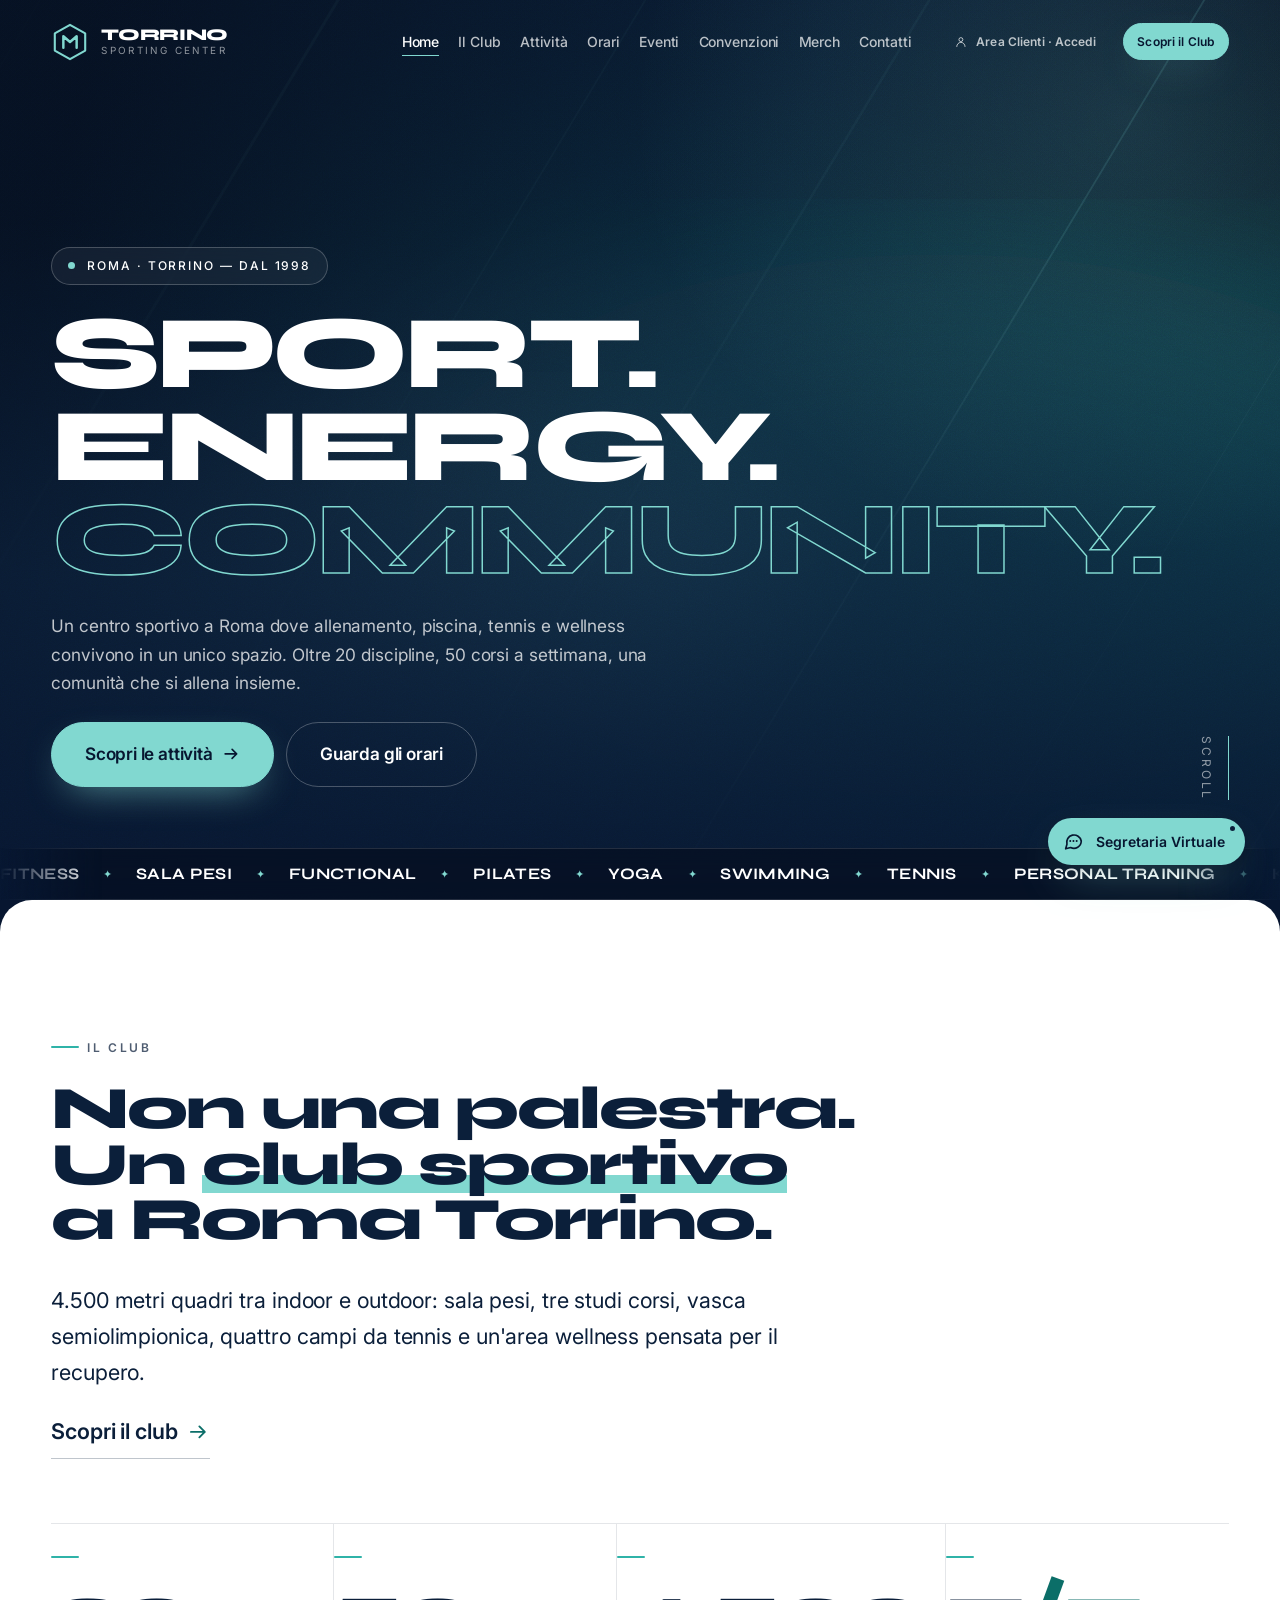
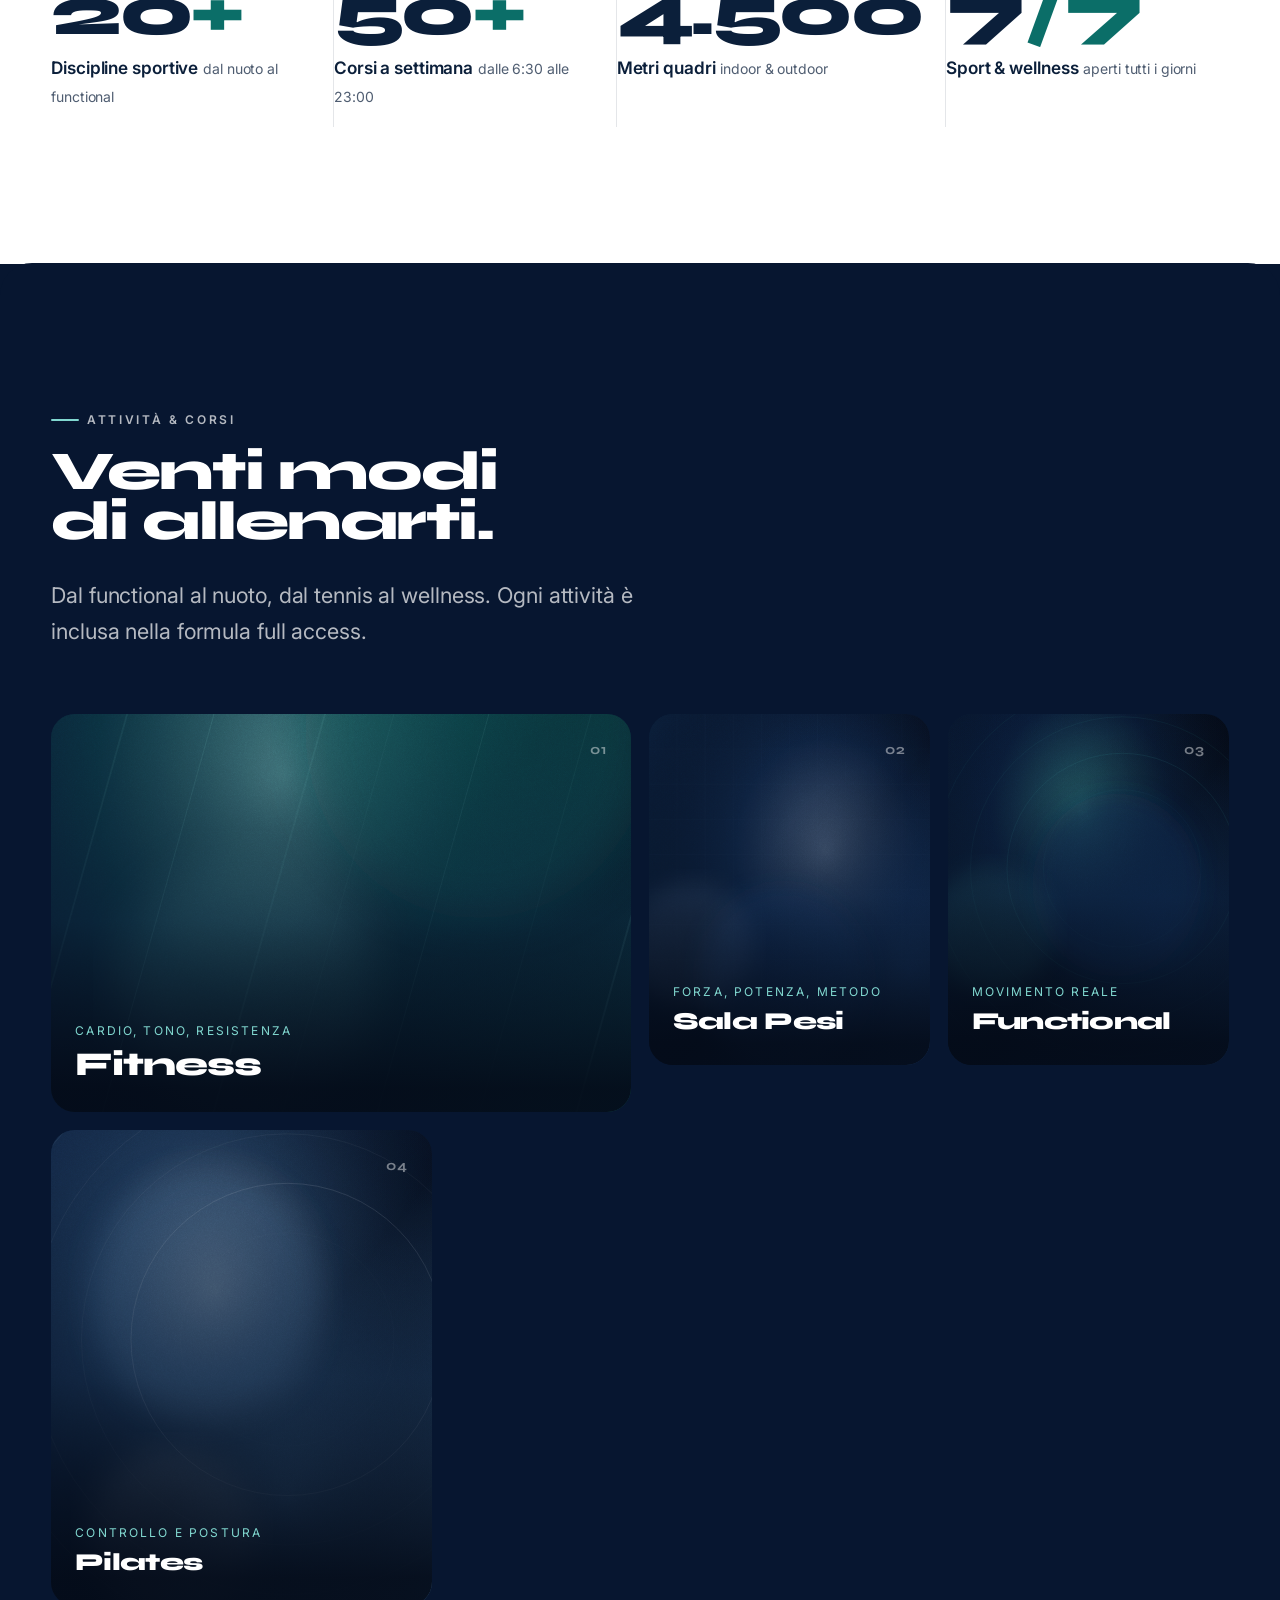
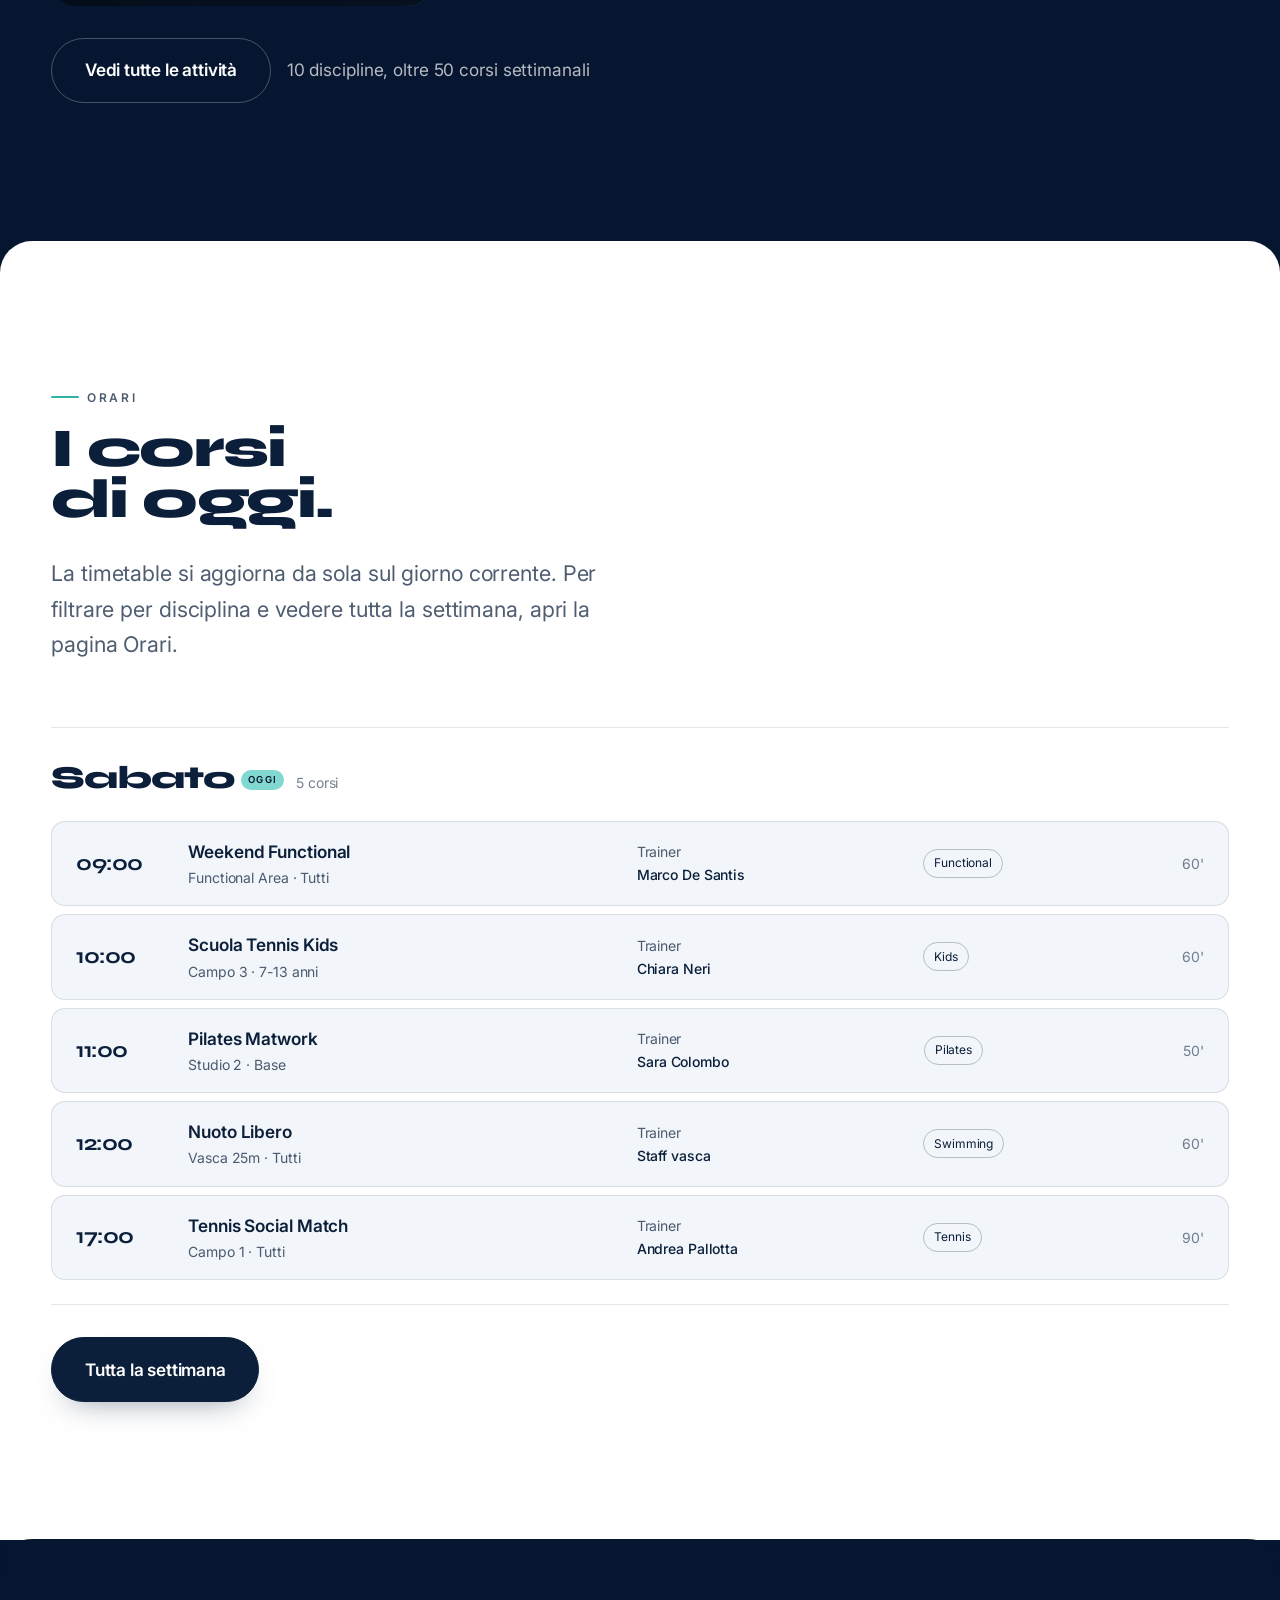
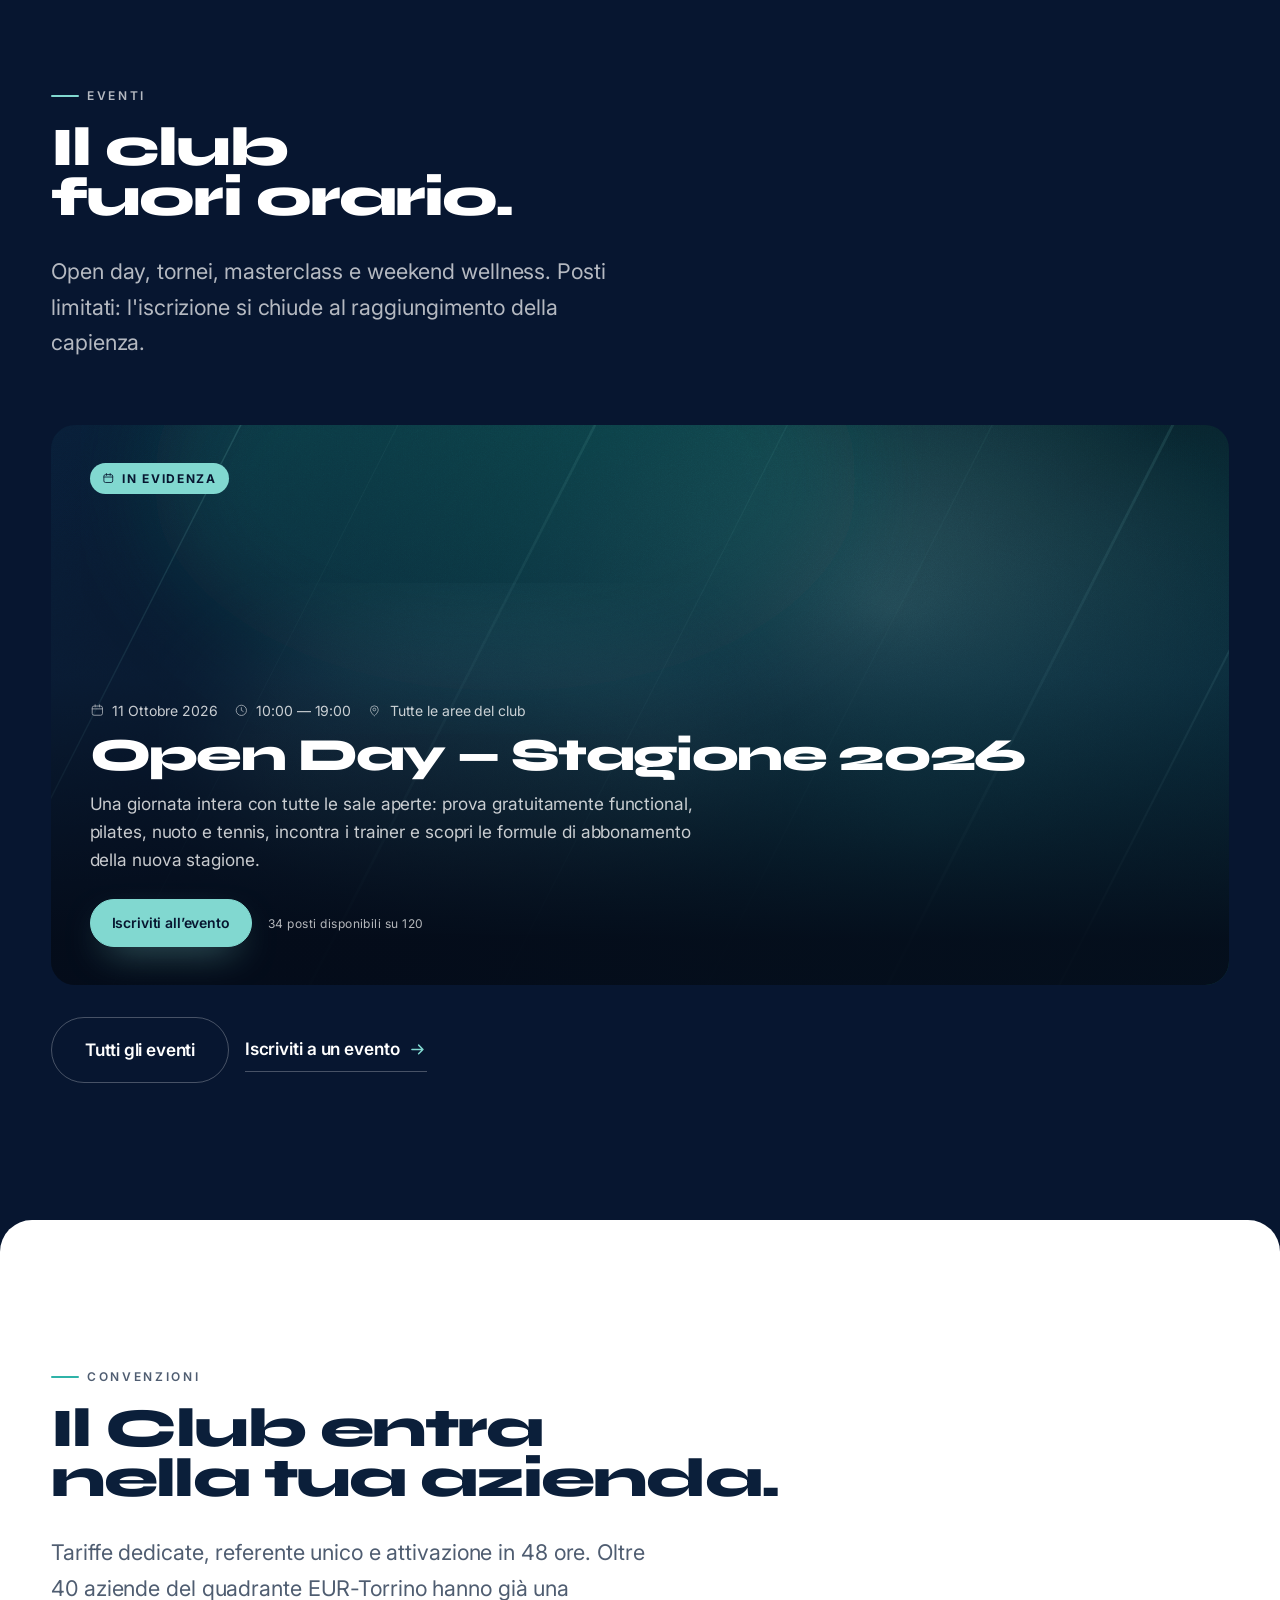
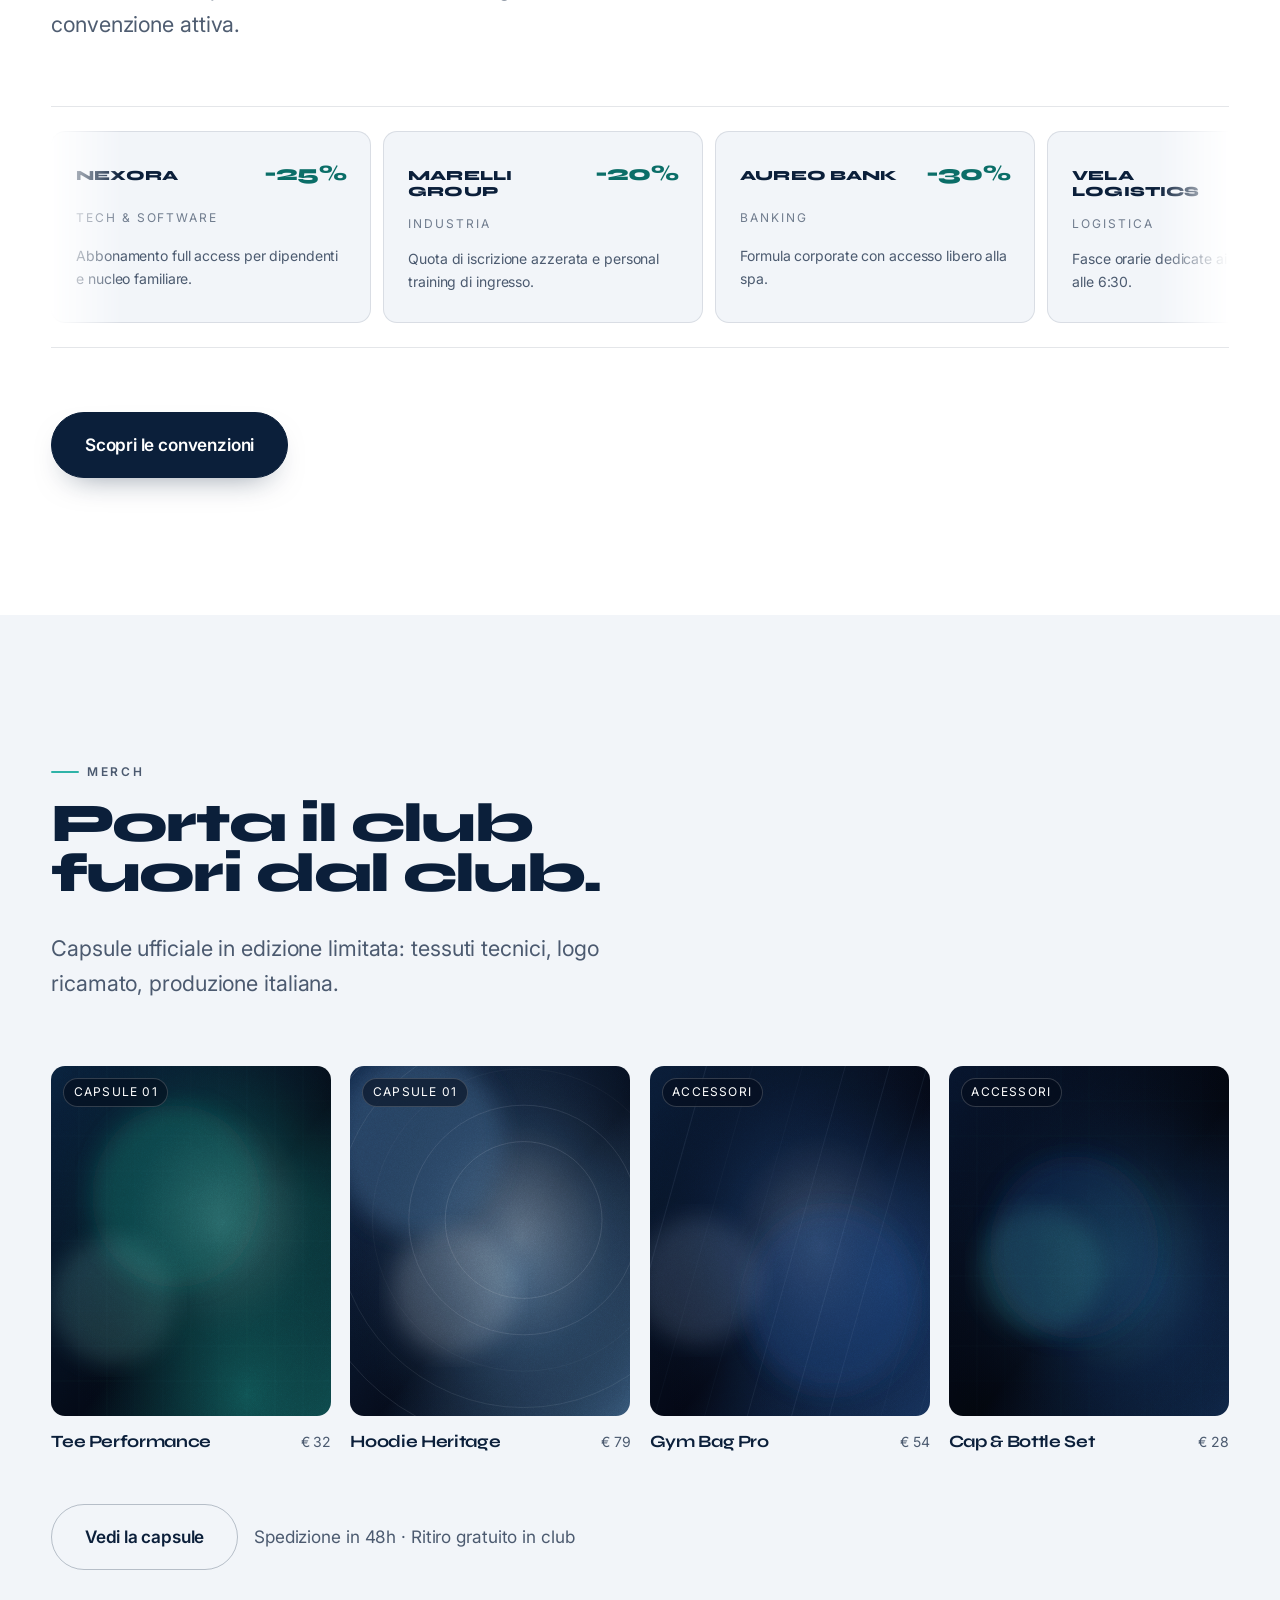
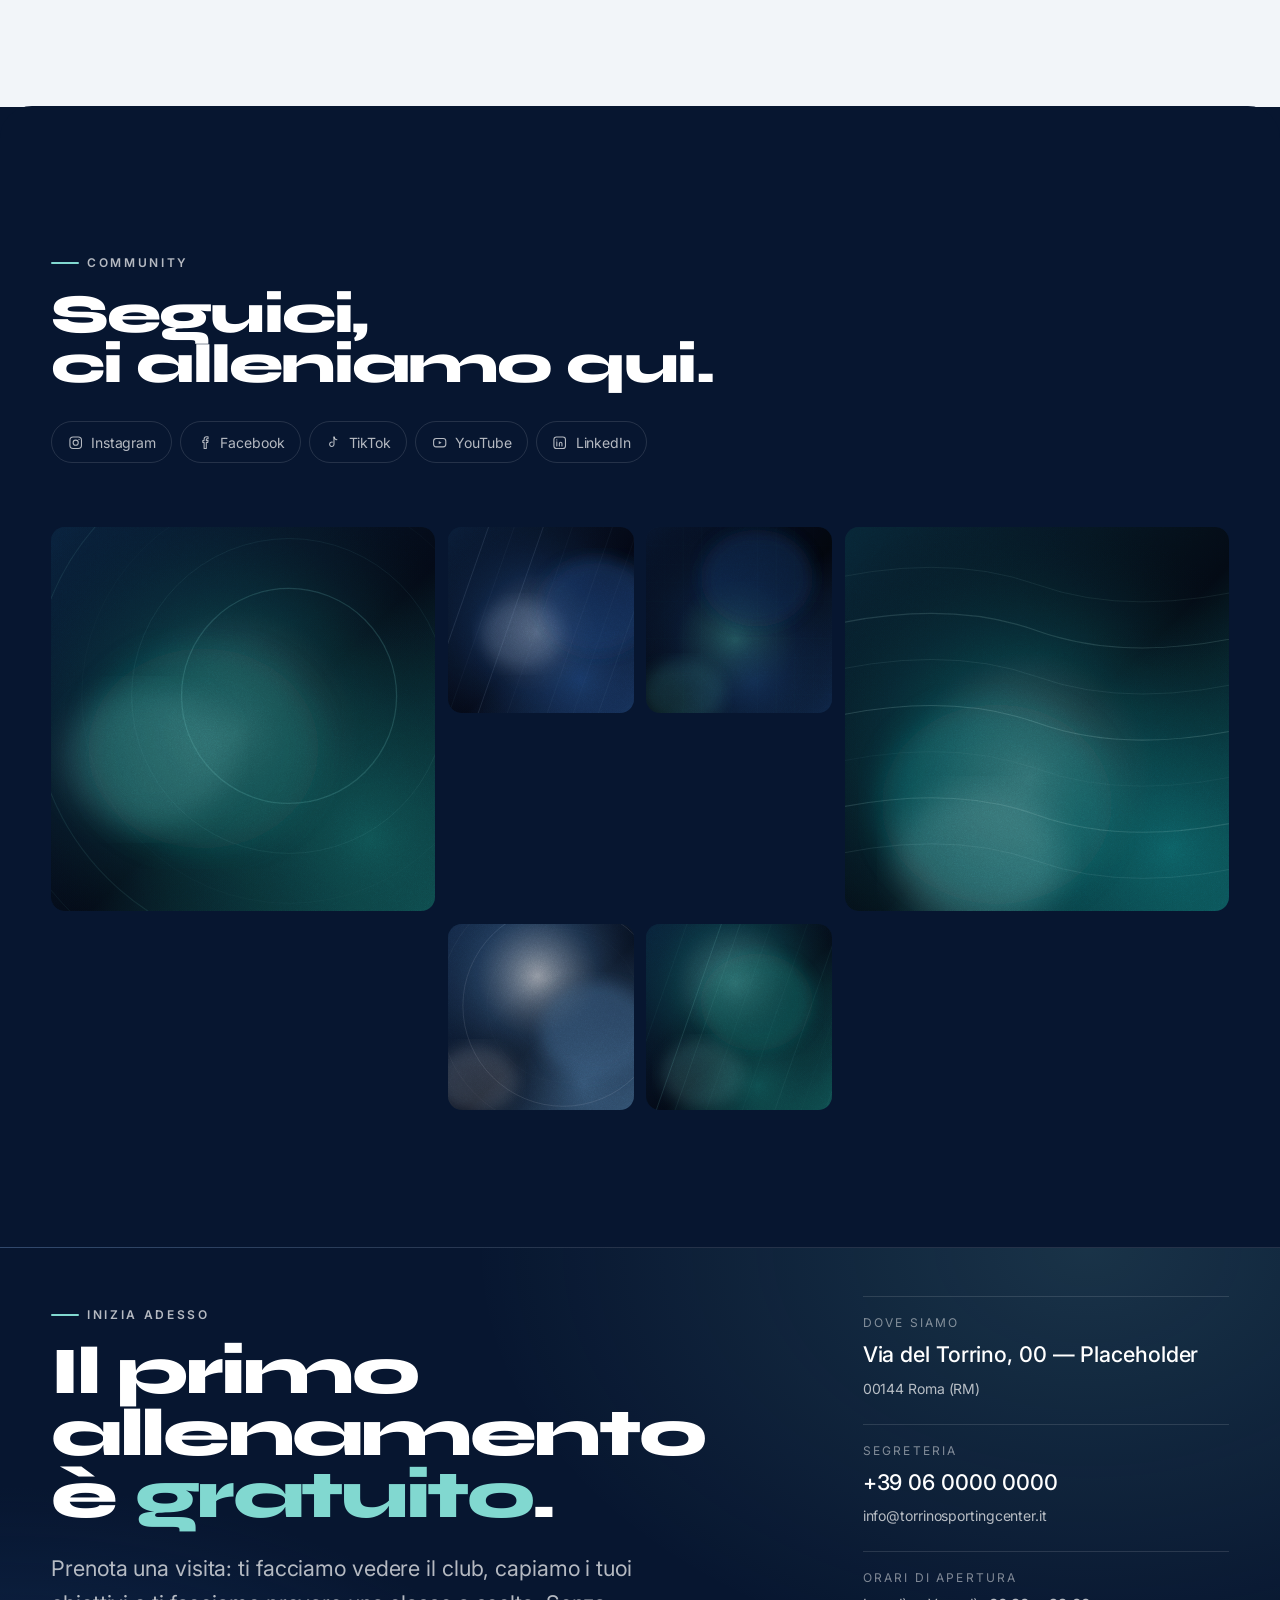
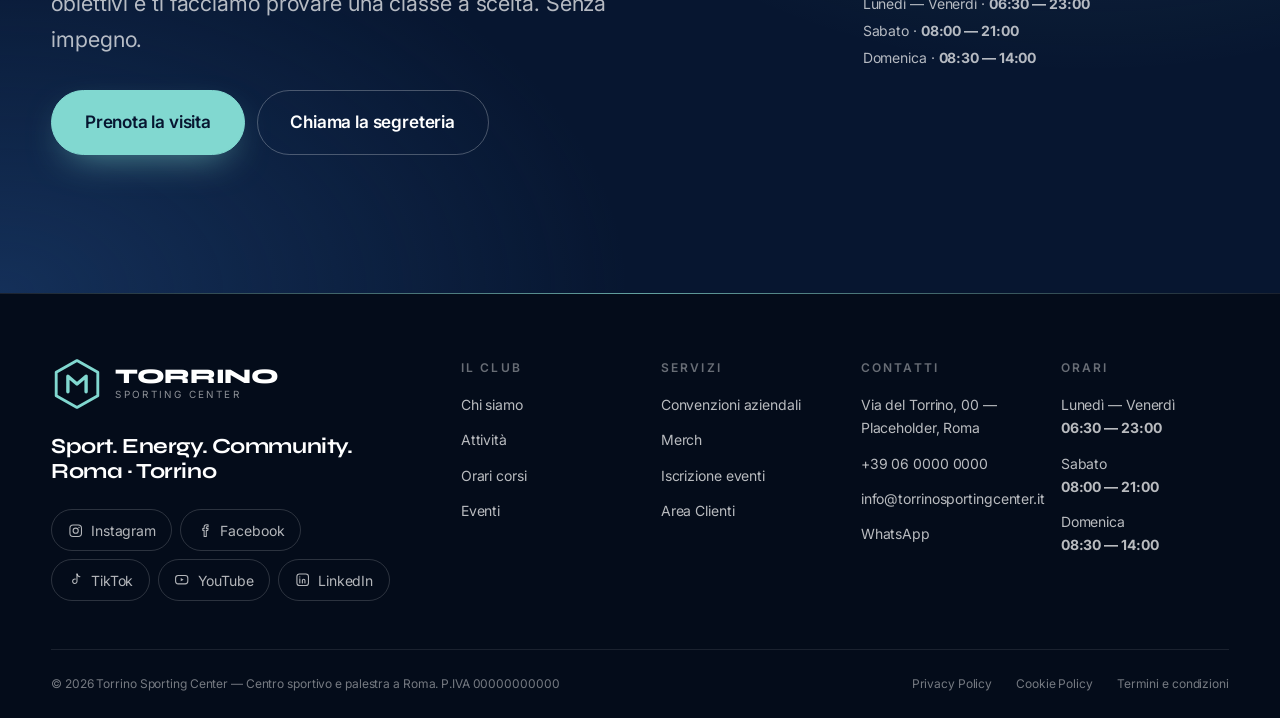
==== index.html @ 863be0e1 "Creazione Base Definito il template base del sito con la suddivisione in pagine e una prima idea gra" ====
<!DOCTYPE html>
<html lang="it">
<head>
<meta charset="utf-8">
<meta name="viewport" content="width=device-width, initial-scale=1">

<!-- ===========================================================================
     SEO — KEYWORD PLACEHOLDER (pagina: HOME)
     ---------------------------------------------------------------------------
     Il sito è multipagina: ogni pagina punta a UNA keyword primaria.
     Home → [centro sportivo Roma]. Le altre pagine hanno la propria, indicata
     nel commento in testa a ciascun file.

       [centro sportivo Roma]  [palestra Roma]  [palestra Torrino]

     Sostituire con le keyword concordate con il cliente. Niente keyword stuffing.
     ======================================================================== -->
<title>Torrino Sporting Center — Centro sportivo e palestra a Roma | Fitness, Piscina, Tennis</title>
<meta name="description" content="Centro sportivo premium a Roma Torrino: oltre 20 discipline, 50 corsi a settimana, piscina 25m, tennis, sala pesi e area wellness. Scopri orari, corsi ed eventi del club.">
<meta name="author" content="Torrino Sporting Center">
<meta name="robots" content="index, follow">
<meta name="theme-color" content="#071428">
<link rel="canonical" href="https://www.torrinosportingcenter.it/">

<meta property="og:type" content="website">
<meta property="og:locale" content="it_IT">
<meta property="og:site_name" content="Torrino Sporting Center">
<meta property="og:title" content="Torrino Sporting Center — Centro sportivo premium a Roma">
<meta property="og:description" content="Sport, energia e community. 20+ discipline, piscina, tennis e wellness nel cuore del Torrino, Roma.">
<meta property="og:url" content="https://www.torrinosportingcenter.it/">
<meta property="og:image" content="https://www.torrinosportingcenter.it/assets/images/hero-club.svg">
<meta name="twitter:card" content="summary_large_image">
<meta name="twitter:title" content="Torrino Sporting Center — Centro sportivo premium a Roma">
<meta name="twitter:description" content="Sport, energia e community. 20+ discipline, piscina, tennis e wellness a Roma Torrino.">
<meta name="twitter:image" content="https://www.torrinosportingcenter.it/assets/images/hero-club.svg">

<link rel="icon" href="assets/icons/logoTorrino.svg" type="image/svg+xml">
<link rel="apple-touch-icon" href="assets/icons/logoTorrino.svg">

<link rel="preconnect" href="https://fonts.googleapis.com">
<link rel="preconnect" href="https://fonts.gstatic.com" crossorigin>
<link rel="stylesheet" href="https://fonts.googleapis.com/css2?family=Syne:wght@600;700;800&family=Inter:wght@300;400;500;600&display=swap">

<link rel="stylesheet" href="css/style.css">
</head>

<body>
<a class="skip-link" href="#main">Salta al contenuto principale</a>

<!-- Header, footer, chatbot e modale Area Clienti sono generati da js/layout.js -->
<div data-layout="header"></div>

<main id="main">

  <!-- =======================================================================
       HERO
       ==================================================================== -->
  <section class="hero" id="top">
    <div class="hero__media" data-parallax="0.18">
      <img src="assets/images/hero-club.svg" alt="Atleti in allenamento nelle aree indoor del Torrino Sporting Center a Roma" width="2400" height="1400" fetchpriority="high">
      <div class="hero__scrim" aria-hidden="true"></div>
      <div class="hero__grain" aria-hidden="true"></div>
    </div>

    <div class="shell hero__inner">
      <p class="hero__eyebrow reveal"><span class="pulse" aria-hidden="true"></span> Roma · Torrino — dal 1998</p>

      <h1 class="hero__title">
        <span class="line"><span class="line__in">Sport.</span></span>
        <span class="line"><span class="line__in">Energy.</span></span>
        <span class="line"><span class="line__in line__in--accent">Community.</span></span>
      </h1>

      <p class="hero__lead reveal" data-delay="380">
        Un centro sportivo a Roma dove allenamento, piscina, tennis e wellness convivono
        in un unico spazio. Oltre 20 discipline, 50 corsi a settimana, una comunità che si allena insieme.
      </p>

      <div class="hero__actions reveal" data-delay="480">
        <a class="btn btn--primary btn--lg" href="attivita.html">
          Scopri le attività
          <span class="btn__icon" aria-hidden="true"><svg viewBox="0 0 24 24" fill="none"><path d="M5 12h14m0 0-5.5-5.5M19 12l-5.5 5.5" stroke="currentColor" stroke-width="1.9" stroke-linecap="round" stroke-linejoin="round"/></svg></span>
        </a>
        <a class="btn btn--outline btn--lg" href="orari.html">Guarda gli orari</a>
      </div>

      <dl class="hero__facts reveal" data-delay="600">
        <div><dt>Apertura</dt><dd>06:30 — 23:00</dd></div>
        <div><dt>Superficie</dt><dd>4.500 m²</dd></div>
        <div><dt>Discipline</dt><dd>20+</dd></div>
      </dl>
    </div>

    <a class="hero__scroll" href="#club" aria-label="Scorri alla sezione Il Club">
      <span class="hero__scroll-line" aria-hidden="true"></span>
      Scroll
    </a>

    <div class="ticker" aria-hidden="true">
      <div class="ticker__track">
        <span>Fitness</span><i>✦</i><span>Sala Pesi</span><i>✦</i><span>Functional</span><i>✦</i><span>Pilates</span><i>✦</i><span>Yoga</span><i>✦</i><span>Swimming</span><i>✦</i><span>Tennis</span><i>✦</i><span>Personal Training</span><i>✦</i><span>Kids</span><i>✦</i><span>Wellness</span><i>✦</i>
        <span>Fitness</span><i>✦</i><span>Sala Pesi</span><i>✦</i><span>Functional</span><i>✦</i><span>Pilates</span><i>✦</i><span>Yoga</span><i>✦</i><span>Swimming</span><i>✦</i><span>Tennis</span><i>✦</i><span>Personal Training</span><i>✦</i><span>Kids</span><i>✦</i><span>Wellness</span><i>✦</i>
      </div>
    </div>
  </section>

  <!-- =======================================================================
       IL CLUB — teaser, approfondimento su il-club.html
       ==================================================================== -->
  <section class="club section section--light" id="club">
    <div class="shell">
      <div class="club__head">
        <p class="eyebrow reveal">Il Club</p>
        <h2 class="display club__title reveal" data-delay="60">
          Non una palestra.<br>
          Un <span class="u-mark">club sportivo</span><br>
          a Roma Torrino.
        </h2>
        <div class="club__intro reveal" data-delay="140">
          <p>
            4.500 metri quadri tra indoor e outdoor: sala pesi, tre studi corsi, vasca semiolimpionica,
            quattro campi da tennis e un'area wellness pensata per il recupero.
          </p>
          <a class="link-arrow" href="il-club.html">Scopri il club
            <svg viewBox="0 0 24 24" fill="none" aria-hidden="true"><path d="M5 12h14m0 0-5.5-5.5M19 12l-5.5 5.5" stroke="currentColor" stroke-width="1.9" stroke-linecap="round" stroke-linejoin="round"/></svg>
          </a>
        </div>
      </div>

      <ul class="stats" id="stats" aria-label="I numeri del club"></ul>
    </div>
  </section>

  <!-- =======================================================================
       ATTIVITÀ — teaser di 6 discipline, elenco completo su attivita.html
       ==================================================================== -->
  <section class="activities section" id="attivita">
    <div class="shell">
      <div class="section__head">
        <div>
          <p class="eyebrow reveal">Attività &amp; Corsi</p>
          <h2 class="display reveal" data-delay="60">Venti modi<br>di allenarti.</h2>
        </div>
        <p class="section__note reveal" data-delay="120">
          Dal functional al nuoto, dal tennis al wellness. Ogni attività è inclusa
          nella formula full access.
        </p>
      </div>

      <!-- data-limit: in home mostriamo solo le prime 4 schede -->
      <div class="activity-grid" id="activity-grid" data-limit="4"></div>

      <div class="section__cta reveal">
        <a class="btn btn--outline btn--lg" href="attivita.html">Vedi tutte le attività</a>
        <span class="u-muted">10 discipline, oltre 50 corsi settimanali</span>
      </div>
    </div>
  </section>

  <!-- =======================================================================
       ORARI — solo la giornata di oggi, settimana completa su orari.html
       ==================================================================== -->
  <section class="schedule section section--light" id="orari">
    <div class="shell">
      <div class="section__head">
        <div>
          <p class="eyebrow reveal">Orari</p>
          <h2 class="display reveal" data-delay="60">I corsi<br>di oggi.</h2>
        </div>
        <p class="section__note reveal" data-delay="120">
          La timetable si aggiorna da sola sul giorno corrente. Per filtrare per
          disciplina e vedere tutta la settimana, apri la pagina Orari.
        </p>
      </div>

      <!-- Senza barre di filtro il modulo rende la sola giornata di oggi -->
      <div class="schedule__board" id="schedule-board" aria-live="polite"></div>

      <div class="section__cta reveal">
        <a class="btn btn--primary btn--lg" href="orari.html">Tutta la settimana</a>
      </div>
    </div>
  </section>

  <!-- =======================================================================
       EVENTI — solo l'evento in evidenza
       ==================================================================== -->
  <section class="events section" id="eventi">
    <div class="shell">
      <div class="section__head">
        <div>
          <p class="eyebrow reveal">Eventi</p>
          <h2 class="display reveal" data-delay="60">Il club<br>fuori orario.</h2>
        </div>
        <p class="section__note reveal" data-delay="120">
          Open day, tornei, masterclass e weekend wellness. Posti limitati:
          l'iscrizione si chiude al raggiungimento della capienza.
        </p>
      </div>

      <article class="event-featured reveal" id="event-featured"></article>

      <div class="section__cta reveal">
        <a class="btn btn--outline btn--lg" href="eventi.html">Tutti gli eventi</a>
        <a class="link-arrow" href="eventi.html#iscrizione">Iscriviti a un evento
          <svg viewBox="0 0 24 24" fill="none" aria-hidden="true"><path d="M5 12h14m0 0-5.5-5.5M19 12l-5.5 5.5" stroke="currentColor" stroke-width="1.9" stroke-linecap="round" stroke-linejoin="round"/></svg>
        </a>
      </div>
    </div>
  </section>

  <!-- =======================================================================
       CONVENZIONI — striscia partner, dettaglio su convenzioni.html
       ==================================================================== -->
  <section class="corporate section section--light" id="convenzioni">
    <div class="shell">
      <div class="section__head">
        <div>
          <p class="eyebrow reveal">Convenzioni</p>
          <h2 class="display reveal" data-delay="60">Il Club entra<br>nella tua azienda.</h2>
        </div>
        <p class="section__note reveal" data-delay="120">
          Tariffe dedicate, referente unico e attivazione in 48 ore. Oltre 40 aziende
          del quadrante EUR-Torrino hanno già una convenzione attiva.
        </p>
      </div>

      <div class="partners reveal" aria-label="Aziende convenzionate">
        <div class="partners__viewport" id="partners-viewport">
          <ul class="partners__track" id="partners-track"></ul>
        </div>
      </div>

      <div class="section__cta reveal">
        <a class="btn btn--primary btn--lg" href="convenzioni.html">Scopri le convenzioni</a>
      </div>
    </div>
  </section>

  <!-- =======================================================================
       MERCH
       ==================================================================== -->
  <section class="merch section section--light section--mist" id="merch">
    <div class="shell">
      <div class="section__head">
        <div>
          <p class="eyebrow reveal">Merch</p>
          <h2 class="display reveal" data-delay="60">Porta il club<br>fuori dal club.</h2>
        </div>
        <p class="section__note reveal" data-delay="120">
          Capsule ufficiale in edizione limitata: tessuti tecnici, logo ricamato,
          produzione italiana.
        </p>
      </div>

      <div class="merch__grid" id="merch-grid"></div>

      <div class="section__cta reveal">
        <a class="btn btn--outline btn--lg" href="merch.html">Vedi la capsule</a>
        <span class="u-muted">Spedizione in 48h · Ritiro gratuito in club</span>
      </div>
    </div>
  </section>

  <!-- =======================================================================
       SOCIAL
       ==================================================================== -->
  <section class="social section" id="social">
    <div class="shell">
      <div class="section__head">
        <div>
          <p class="eyebrow reveal">Community</p>
          <h2 class="display reveal" data-delay="60">Seguici,<br>ci alleniamo qui.</h2>
        </div>
        <ul class="social__links reveal" id="social-links" data-delay="120"></ul>
      </div>

      <div class="feed" id="feed"></div>
    </div>
  </section>

  <!-- CTA finale + contatti (generata da js/layout.js) -->
  <div data-layout="cta"></div>
</main>

<div data-layout="footer"></div>

<!-- =========================================================================
     SCHEMA.ORG — entità principale del sito (solo in home)
     Aggiornare i valori insieme a quelli in js/data.js (devono coincidere).
     ====================================================================== -->
<script type="application/ld+json">
{
  "@context": "https://schema.org",
  "@graph": [
    {
      "@type": ["SportsActivityLocation", "HealthClub", "Organization"],
      "@id": "https://www.torrinosportingcenter.it/#club",
      "name": "Torrino Sporting Center",
      "description": "Centro sportivo premium a Roma Torrino: fitness, sala pesi, functional, pilates, yoga, piscina 25m, tennis, kids e area wellness.",
      "url": "https://www.torrinosportingcenter.it/",
      "logo": "https://www.torrinosportingcenter.it/assets/icons/logoTorrino.svg",
      "image": "https://www.torrinosportingcenter.it/assets/images/hero-club.svg",
      "telephone": "+39 06 0000 0000",
      "email": "info@torrinosportingcenter.it",
      "priceRange": "€€",
      "address": {
        "@type": "PostalAddress",
        "streetAddress": "Via del Torrino, 00",
        "addressLocality": "Roma",
        "postalCode": "00144",
        "addressRegion": "RM",
        "addressCountry": "IT"
      },
      "geo": { "@type": "GeoCoordinates", "latitude": "41.7900", "longitude": "12.4600" },
      "areaServed": ["Roma", "Torrino", "EUR", "Mostacciano"],
      "sameAs": [
        "https://instagram.com/",
        "https://facebook.com/",
        "https://tiktok.com/",
        "https://youtube.com/"
      ],
      "openingHoursSpecification": [
        { "@type": "OpeningHoursSpecification", "dayOfWeek": ["Monday","Tuesday","Wednesday","Thursday","Friday"], "opens": "06:30", "closes": "23:00" },
        { "@type": "OpeningHoursSpecification", "dayOfWeek": "Saturday", "opens": "08:00", "closes": "21:00" },
        { "@type": "OpeningHoursSpecification", "dayOfWeek": "Sunday", "opens": "08:30", "closes": "14:00" }
      ],
      "amenityFeature": [
        { "@type": "LocationFeatureSpecification", "name": "Piscina semiolimpionica 25m", "value": true },
        { "@type": "LocationFeatureSpecification", "name": "Campi da tennis", "value": true },
        { "@type": "LocationFeatureSpecification", "name": "Sala pesi", "value": true },
        { "@type": "LocationFeatureSpecification", "name": "Area wellness e spa", "value": true },
        { "@type": "LocationFeatureSpecification", "name": "Parcheggio gratuito", "value": true }
      ]
    },
    {
      "@type": "WebSite",
      "@id": "https://www.torrinosportingcenter.it/#website",
      "url": "https://www.torrinosportingcenter.it/",
      "name": "Torrino Sporting Center",
      "inLanguage": "it-IT",
      "publisher": { "@id": "https://www.torrinosportingcenter.it/#club" }
    },
    {
      "@type": "FAQPage",
      "@id": "https://www.torrinosportingcenter.it/#faq",
      "mainEntity": [
        {
          "@type": "Question",
          "name": "Quali sono gli orari del centro sportivo?",
          "acceptedAnswer": { "@type": "Answer", "text": "Il club è aperto dal lunedì al venerdì dalle 06:30 alle 23:00, il sabato dalle 08:00 alle 21:00 e la domenica dalle 08:30 alle 14:00." }
        },
        {
          "@type": "Question",
          "name": "Quali attività sono disponibili?",
          "acceptedAnswer": { "@type": "Answer", "text": "Oltre 20 discipline: fitness, sala pesi, functional, pilates, yoga, nuoto, tennis, personal training, corsi kids e area wellness." }
        },
        {
          "@type": "Question",
          "name": "Come posso iscrivermi al club?",
          "acceptedAnswer": { "@type": "Answer", "text": "Prenota una visita gratuita dalla pagina Contatti e completa l'iscrizione in segreteria con documento e certificato medico sportivo." }
        },
        {
          "@type": "Question",
          "name": "Il centro sportivo ha un parcheggio?",
          "acceptedAnswer": { "@type": "Answer", "text": "Sì, il club dispone di parcheggio interno gratuito riservato ai soci e di un'area coperta per le due ruote." }
        },
        {
          "@type": "Question",
          "name": "Esistono convenzioni per le aziende?",
          "acceptedAnswer": { "@type": "Answer", "text": "Sì, il club offre convenzioni corporate con sconti dal 15% al 30%, referente dedicato e attivazione in 48 ore." }
        }
      ]
    }
  ]
}
</script>

<script src="js/data.js"></script>
<script src="js/layout.js"></script>
<script src="js/script.js"></script>
</body>
</html>
---- css/style.css ----
/* =============================================================================
   TORRINO SPORTING CENTER — STYLESHEET
   -----------------------------------------------------------------------------
   Indice
     01. Design tokens
     02. Reset & base
     03. Tipografia & utility
     04. Layout (shell, section)
     05. Bottoni & link
     06. Header / navigazione
     07. Hero & ticker
     08. Il Club & statistiche
     09. Attività & filtri
     10. Orari / timetable
     11. Eventi & form
     12. Convenzioni & carousel partner
     13. Merch
     14. Social & feed
     15. CTA finale
     16. Footer
     17. Chatbot
     18. Modale Area Clienti
     19. Animazioni reveal
     20. Responsive
     21. Accessibilità / reduced motion / print

   SISTEMA DI SUPERFICI
     Ogni sezione dichiara le proprie variabili di superficie (--bg, --fg,
     --fg-soft, --line, --card). I componenti usano SOLO queste variabili:
     aggiungendo `.section--light` una sezione si inverte completamente senza
     riscrivere un singolo componente.
   ========================================================================== */

/* -----------------------------------------------------------------------------
   01. DESIGN TOKENS
   -------------------------------------------------------------------------- */
:root {
  /* ---------------------------------------------------------------------------
     COLORI SOCIALI — gli unici tre valori da toccare per ricalibrare il brand.
     Tutte le altre tinte sono derivate da questi e ne restano riconoscibili.
  --------------------------------------------------------------------------- */
  --color-tiffany: #81D8D0;
  --color-navy: #0B1F3A;
  --color-white: #FFFFFF;

  /* Canali RGB per le trasparenze: rgb(var(--navy-rgb) / 0.4) */
  --tiffany-rgb: 129 216 208;
  --navy-rgb: 11 31 58;
  --deep-rgb: 4 12 26;
  --white-rgb: 255 255 255;

  /* Scala Navy — colore istituzionale: profondità e superfici immersive */
  --navy-950: #040C1A;              /* notte: footer, overlay, fondo hero */
  --navy-900: #071630;              /* superficie scura principale */
  --navy-800: var(--color-navy);    /* navy sociale: testo su chiaro, blocchi */
  --navy-700: #13305A;
  --navy-600: #1D4174;              /* navy del logo, per profondità nei gradienti */
  --navy-300: #8C9DB8;
  --navy-100: #DCE3EE;
  --navy-50: #F2F5F9;               /* "mist": bianco freddo delle sezioni alternate */

  /* Scala Tiffany — accent: CTA, hover, indicatori, dettagli dinamici */
  --tiffany-100: #E3F6F4;
  --tiffany-200: #B9E9E4;
  --tiffany-300: var(--color-tiffany); /* Tiffany sociale: su fondi navy */
  --tiffany-500: #2FB3A8;           /* solo decorativo su chiaro (linee, punti) */
  --tiffany-700: #0B6E68;           /* testo accent su bianco (contrasto AA 6:1) */

  /* Colore funzionale, solo per gli errori dei form */
  --danger: #FF8A80;

  /* Superficie di default: navy immersivo */
  --bg: var(--navy-900);
  --bg-alt: var(--navy-800);
  --fg: var(--color-white);
  --fg-soft: rgb(var(--white-rgb) / 0.7);
  --fg-faint: rgb(var(--white-rgb) / 0.48);
  --line: rgb(var(--white-rgb) / 0.12);
  --line-strong: rgb(var(--white-rgb) / 0.26);
  --card: rgb(var(--white-rgb) / 0.04);
  --card-hover: rgb(var(--white-rgb) / 0.075);
  /* Stato "selezionato" (filtri): bianco su navy, il Tiffany resta alle CTA */
  --accent: var(--color-white);
  --accent-fg: var(--navy-900);
  /* Accent Tiffany declinato per la superficie */
  --accent-text: var(--tiffany-300);   /* testo e icone accent leggibili */
  --accent-line: var(--tiffany-300);   /* linee, punti, indicatori */
  --accent-tint: rgb(var(--tiffany-rgb) / 0.14);
  /* CTA primaria */
  --cta-bg: var(--tiffany-300);
  --cta-fg: var(--navy-900);
  --cta-bg-hover: var(--color-white);
  --cta-fg-hover: var(--navy-900);
  --cta-shadow: 0 14px 38px -16px rgb(var(--tiffany-rgb) / 0.7);
  --cta-icon: currentColor;
  /* Punto accent dentro un elemento già pieno di --accent (filtro attivo) */
  --accent-on-accent: var(--tiffany-700);

  /* Tipografia */
  --font-display: 'Syne', 'Archivo', 'Helvetica Neue', Arial, sans-serif;
  --font-body: 'Inter', -apple-system, BlinkMacSystemFont, 'Segoe UI', Roboto, Arial, sans-serif;

  /* Scala tipografica fluida */
  --t-xs: 0.75rem;
  --t-sm: 0.875rem;
  --t-base: clamp(0.975rem, 0.94rem + 0.18vw, 1.075rem);
  --t-lg: clamp(1.1rem, 1rem + 0.45vw, 1.35rem);
  --t-xl: clamp(1.4rem, 1.15rem + 1.1vw, 2rem);
  --t-2xl: clamp(2rem, 1.4rem + 2.6vw, 3.4rem);
  /* Syne è una display larga (~0.82em per carattere): le scale sono tarate
     sulle righe più lunghe dei titoli di sezione. */
  --t-3xl: clamp(2rem, 1.1rem + 2.9vw, 3.5rem);
  /* La riga più lunga della hero ("COMMUNITY.") misura ~10.7em in Syne:
     questo valore la mantiene entro la shell a qualsiasi larghezza. */
  --t-4xl: min(8.1vw, 7.7rem);

  /* Spaziature */
  --sp-1: 0.25rem;
  --sp-2: 0.5rem;
  --sp-3: 0.75rem;
  --sp-4: 1rem;
  --sp-5: 1.5rem;
  --sp-6: 2rem;
  --sp-7: 3rem;
  --sp-8: 4rem;
  --sp-9: 6rem;
  --sp-10: clamp(4.5rem, 3rem + 7vw, 9.5rem);

  /* Griglia & forme */
  --shell: 1440px;
  --gutter: clamp(1.15rem, 4vw, 3.5rem);
  --r-sm: 6px;
  --r-md: 14px;
  --r-lg: 24px;
  --r-xl: 32px;
  --r-pill: 999px;

  /* Motion */
  --ease: cubic-bezier(0.22, 0.61, 0.36, 1);
  --ease-out: cubic-bezier(0.16, 1, 0.3, 1);
  --dur: 0.45s;

  --header-h: 84px;
  --shadow-lg: 0 32px 80px -32px rgb(var(--deep-rgb) / 0.75);
}

/* Superficie bianca — inverte tutti i componenti figli */
.section--light,
.surface-light {
  --bg: var(--color-white);
  --bg-alt: var(--navy-50);
  --fg: var(--navy-800);
  --fg-soft: rgb(var(--navy-rgb) / 0.72);
  --fg-faint: rgb(var(--navy-rgb) / 0.56);
  --line: rgb(var(--navy-rgb) / 0.11);
  --line-strong: rgb(var(--navy-rgb) / 0.26);
  --card: var(--navy-50);
  --card-hover: var(--color-white);
  --accent: var(--navy-800);
  --accent-fg: var(--color-white);
  --accent-text: var(--tiffany-700);
  --accent-line: var(--tiffany-500);
  --accent-tint: rgb(var(--tiffany-rgb) / 0.32);
  --cta-bg: var(--navy-800);
  --cta-fg: var(--color-white);
  --cta-bg-hover: var(--tiffany-300);
  --cta-fg-hover: var(--navy-900);
  --cta-shadow: 0 14px 32px -18px rgb(var(--navy-rgb) / 0.55);
  --cta-icon: var(--tiffany-300);
  --accent-on-accent: var(--tiffany-300);
  --danger: #C4323A;
}

/* Variante "mist": bianco freddo per alternare due sezioni chiare consecutive */
.section--mist { --bg: var(--navy-50); --bg-alt: var(--color-white); --card: var(--color-white); --card-hover: var(--color-white); }

/* -----------------------------------------------------------------------------
   02. RESET & BASE
   -------------------------------------------------------------------------- */
*,
*::before,
*::after { box-sizing: border-box; }

* { margin: 0; }

html {
  scroll-behavior: smooth;
  scroll-padding-top: calc(var(--header-h) + 16px);
  -webkit-text-size-adjust: 100%;
}

body {
  background: var(--navy-900);
  color: var(--color-white);
  font-family: var(--font-body);
  font-size: var(--t-base);
  font-weight: 400;
  line-height: 1.65;
  letter-spacing: -0.006em;
  -webkit-font-smoothing: antialiased;
  text-rendering: optimizeLegibility;
  overflow-x: hidden;
}

body.is-locked { overflow: hidden; }

img,
svg,
video {
  display: block;
  max-width: 100%;
}

img { height: auto; }

a { color: inherit; text-decoration: none; }

button,
input,
select,
textarea {
  font: inherit;
  color: inherit;
}

button { cursor: pointer; background: none; border: 0; }

ul, ol { list-style: none; padding: 0; }

:focus-visible {
  outline: 2px solid var(--accent-line);
  outline-offset: 3px;
  border-radius: var(--r-sm);
}

::selection { background: var(--tiffany-300); color: var(--navy-900); }

.skip-link {
  position: absolute;
  left: var(--sp-4);
  top: -100px;
  z-index: 200;
  padding: var(--sp-3) var(--sp-5);
  background: var(--tiffany-300);
  color: var(--navy-900);
  border-radius: var(--r-pill);
  font-weight: 600;
  transition: top 0.25s var(--ease);
}
.skip-link:focus { top: var(--sp-4); }

/* -----------------------------------------------------------------------------
   03. TIPOGRAFIA & UTILITY
   -------------------------------------------------------------------------- */
.display {
  font-family: var(--font-display);
  font-weight: 800;
  font-size: var(--t-3xl);
  line-height: 0.92;
  letter-spacing: -0.035em;
}
.display--sm { font-size: var(--t-2xl); line-height: 0.98; }
.display--xl { font-size: clamp(2rem, 5.6vw, 4.2rem); }

h3 { font-family: var(--font-display); font-weight: 700; letter-spacing: -0.02em; }

.eyebrow {
  display: inline-flex;
  align-items: center;
  gap: var(--sp-2);
  font-size: var(--t-xs);
  font-weight: 600;
  letter-spacing: 0.22em;
  text-transform: uppercase;
  color: var(--fg-soft);
}
/* Firma del brand: il trattino Tiffany davanti a ogni eyebrow */
.eyebrow::before {
  content: '';
  width: 28px;
  height: 2px;
  border-radius: 2px;
  background: var(--accent-line);
}

.u-mark {
  position: relative;
  color: var(--accent-text);
  white-space: nowrap;
}
/* Evidenziatore: gradiente sul testo, così non dipende dallo stacking context
   (il .reveal rimuove il proprio transform a fine animazione). */
.section--light .u-mark {
  color: var(--navy-800);
  background-image: linear-gradient(var(--tiffany-300), var(--tiffany-300));
  background-size: 100% 0.3em;
  background-position: 0 86%;
  background-repeat: no-repeat;
}

.u-muted { color: var(--fg-soft); }
.u-small { font-size: var(--t-sm); }

.u-visually-hidden {
  position: absolute !important;
  width: 1px; height: 1px;
  padding: 0; margin: -1px;
  overflow: hidden;
  clip: rect(0 0 0 0);
  white-space: nowrap;
}

.pulse {
  width: 7px; height: 7px;
  border-radius: 50%;
  background: var(--tiffany-300);
  box-shadow: 0 0 0 0 rgb(var(--tiffany-rgb) / 0.65);
  animation: pulse 2.4s infinite;
}
.pulse--sm { width: 6px; height: 6px; display: inline-block; }

@keyframes pulse {
  0%   { box-shadow: 0 0 0 0 rgb(var(--tiffany-rgb) / 0.6); }
  70%  { box-shadow: 0 0 0 9px rgb(var(--tiffany-rgb) / 0); }
  100% { box-shadow: 0 0 0 0 rgb(var(--tiffany-rgb) / 0); }
}

/* -----------------------------------------------------------------------------
   04. LAYOUT
   -------------------------------------------------------------------------- */
.shell {
  width: min(100% - var(--gutter) * 2, var(--shell));
  margin-inline: auto;
}

.section {
  position: relative;
  background: var(--bg);
  color: var(--fg);
  padding-block: var(--sp-10);
}

/* Due sezioni scure consecutive: un solo respiro verticale, non due */
.section:not(.section--light) + .section:not(.section--light) { padding-top: var(--sp-7); }

/* Raccordo morbido tra sezioni chiare e scure */
.section--light { border-radius: var(--r-xl) var(--r-xl) 0 0; }
.section--light + .section { border-radius: var(--r-xl) var(--r-xl) 0 0; margin-top: -1px; }
.section--light + .section--light { border-radius: 0; margin-top: 0; }

.section__head {
  display: grid;
  grid-template-columns: minmax(0, 1.35fr) minmax(0, 0.65fr);
  gap: var(--sp-6) var(--sp-8);
  align-items: end;
  margin-bottom: var(--sp-8);
}
.section__note {
  color: var(--fg-soft);
  font-size: var(--t-lg);
  max-width: 46ch;
  padding-bottom: 0.4em;
}
.section__head .eyebrow { margin-bottom: var(--sp-4); }

/* -----------------------------------------------------------------------------
   05. BOTTONI & LINK
   -------------------------------------------------------------------------- */
.btn {
  --btn-bg: transparent;
  --btn-fg: var(--fg);
  --btn-line: var(--line-strong);
  position: relative;
  display: inline-flex;
  align-items: center;
  justify-content: center;
  gap: var(--sp-2);
  padding: 0.82em 1.5em;
  border: 1px solid var(--btn-line);
  border-radius: var(--r-pill);
  background: var(--btn-bg);
  color: var(--btn-fg);
  font-weight: 600;
  font-size: var(--t-sm);
  letter-spacing: -0.01em;
  white-space: nowrap;
  overflow: hidden;
  transition: transform 0.35s var(--ease-out), background-color 0.3s var(--ease),
              color 0.3s var(--ease), border-color 0.3s var(--ease);
}
.btn::after {
  content: '';
  position: absolute;
  inset: 0;
  background: radial-gradient(60% 120% at 50% 120%, rgb(var(--white-rgb) / 0.25), transparent 70%);
  opacity: 0;
  transition: opacity 0.4s var(--ease);
}
.btn:hover { transform: translateY(-2px); }
.btn:hover::after { opacity: 1; }
.btn:active { transform: translateY(0); }

/* CTA primaria: Tiffany su navy, navy su bianco (con freccia Tiffany).
   Colori letti dai token --cta-* della superficie. */
.btn--primary {
  --btn-bg: var(--cta-bg);
  --btn-fg: var(--cta-fg);
  --btn-line: var(--cta-bg);
  box-shadow: var(--cta-shadow);
}
.btn--primary:hover {
  --btn-bg: var(--cta-bg-hover);
  --btn-fg: var(--cta-fg-hover);
  --btn-line: var(--cta-bg-hover);
}
.btn--primary .btn__icon { color: var(--cta-icon); transition: color 0.3s var(--ease), transform 0.35s var(--ease-out); }
.btn--primary:hover .btn__icon { color: currentColor; }

.btn--outline { --btn-bg: transparent; --btn-line: var(--line-strong); }
.btn--outline:hover { --btn-bg: var(--card-hover); --btn-line: var(--accent-line); }

.btn--ghost { --btn-line: transparent; --btn-fg: var(--fg-soft); }
.btn--ghost:hover { --btn-fg: var(--fg); --btn-bg: var(--card-hover); }

.btn--sm { padding: 0.62em 1.15em; font-size: var(--t-xs); letter-spacing: 0.01em; }
.btn--lg { padding: 1.02em 1.9em; font-size: var(--t-base); }

.btn__icon { display: inline-flex; width: 1.15em; height: 1.15em; }
.btn__icon svg { width: 100%; height: 100%; }
.btn--lg .btn__icon { transition: transform 0.35s var(--ease-out); }
.btn:hover .btn__icon { transform: translateX(3px); }

.link-arrow {
  display: inline-flex;
  align-items: center;
  gap: var(--sp-2);
  padding-block: var(--sp-2);
  font-weight: 600;
  border-bottom: 1px solid var(--line-strong);
  transition: gap 0.3s var(--ease-out), border-color 0.3s var(--ease), color 0.3s var(--ease);
}
.link-arrow svg { width: 1.1em; height: 1.1em; color: var(--accent-text); }
.link-arrow:hover { gap: var(--sp-4); border-color: var(--accent-line); }
.link-arrow--sm { font-size: var(--t-sm); }

/* -----------------------------------------------------------------------------
   06. HEADER / NAVIGAZIONE
   -------------------------------------------------------------------------- */
.site-header {
  position: fixed;
  inset: 0 0 auto;
  z-index: 100;
  height: var(--header-h);
  display: flex;
  align-items: center;
  transition: background-color 0.4s var(--ease), border-color 0.4s var(--ease),
              backdrop-filter 0.4s var(--ease), transform 0.45s var(--ease-out), height 0.4s var(--ease);
  border-bottom: 1px solid transparent;
}
.site-header[data-state='scrolled'] {
  height: 70px;
  background: rgb(var(--deep-rgb) / 0.72);
  backdrop-filter: blur(18px) saturate(140%);
  -webkit-backdrop-filter: blur(18px) saturate(140%);
  border-bottom-color: rgb(var(--white-rgb) / 0.1);
}
.site-header[data-state='hidden'] { transform: translateY(-105%); }

/* A menu aperto niente backdrop-filter: creerebbe un containing block e
   ritaglierebbe il pannello di navigazione (position: fixed) dentro l'header. */
.site-header.is-nav-open[data-state] {
  backdrop-filter: none;
  -webkit-backdrop-filter: none;
  background: rgb(var(--deep-rgb) / 0.98);
}

.site-header__inner {
  display: flex;
  align-items: center;
  justify-content: space-between;
  gap: var(--sp-5);
  width: min(100% - var(--gutter) * 2, var(--shell));
}

.brand {
  display: inline-flex;
  align-items: center;
  gap: var(--sp-3);
  color: var(--color-white);
  flex-shrink: 0;
}
.brand__mark {
  width: 38px; height: 38px;
  color: var(--tiffany-300);
  transition: transform 0.6s var(--ease-out);
}
.brand:hover .brand__mark { transform: rotate(-12deg) scale(1.06); }
.brand__mark svg { width: 100%; height: 100%; }
.brand__text { display: flex; flex-direction: column; line-height: 1; }
.brand__text strong {
  font-family: var(--font-display);
  font-weight: 800;
  font-size: 1.02rem;
  letter-spacing: -0.02em;
  text-transform: uppercase;
}
.brand__text em {
  font-style: normal;
  font-size: 0.62rem;
  letter-spacing: 0.24em;
  text-transform: uppercase;
  color: rgb(var(--white-rgb) / 0.55);
  margin-top: 3px;
}
.brand--lg .brand__mark { width: 52px; height: 52px; }
.brand--lg .brand__text strong { font-size: 1.3rem; }

.nav {
  display: flex;
  align-items: center;
  gap: clamp(var(--sp-4), 2.2vw, var(--sp-7));
  margin-left: auto;
}
.nav__list {
  display: flex;
  align-items: center;
  gap: clamp(var(--sp-3), 1.5vw, var(--sp-5));
}
.nav__link {
  position: relative;
  font-size: var(--t-sm);
  font-weight: 500;
  color: rgb(var(--white-rgb) / 0.72);
  padding-block: var(--sp-2);
  transition: color 0.3s var(--ease);
}
.nav__link::after {
  content: '';
  position: absolute;
  left: 0; bottom: 2px;
  width: 100%; height: 1.5px;
  background: var(--tiffany-300);
  transform: scaleX(0);
  transform-origin: right;
  transition: transform 0.4s var(--ease-out);
}
.nav__link:hover,
.nav__link.is-active { color: var(--color-white); }
.nav__link:hover::after,
.nav__link.is-active::after { transform: scaleX(1); transform-origin: left; }

.nav__account { display: flex; align-items: center; gap: var(--sp-3); }
.nav__account .btn--ghost { --btn-fg: rgb(var(--white-rgb) / 0.72); }
.nav__account .btn--ghost:hover { --btn-fg: var(--color-white); --btn-bg: rgb(var(--white-rgb) / 0.08); }

.burger {
  display: none;
  width: 46px; height: 46px;
  border: 1px solid rgb(var(--white-rgb) / 0.2);
  border-radius: var(--r-pill);
  padding: 13px 12px;
  flex-direction: column;
  justify-content: space-between;
  flex-shrink: 0;
}
.burger span {
  display: block;
  height: 1.6px;
  background: var(--color-white);
  border-radius: 2px;
  transition: transform 0.4s var(--ease-out), opacity 0.25s var(--ease), width 0.4s var(--ease-out);
}
.burger span:nth-child(2) { width: 70%; }
.burger[aria-expanded='true'] span:nth-child(1) { transform: translateY(8.2px) rotate(45deg); }
.burger[aria-expanded='true'] span:nth-child(2) { opacity: 0; width: 100%; }
.burger[aria-expanded='true'] span:nth-child(3) { transform: translateY(-8.2px) rotate(-45deg); }

/* -----------------------------------------------------------------------------
   07. HERO
   -------------------------------------------------------------------------- */
.hero {
  position: relative;
  min-height: 100svh;
  display: flex;
  align-items: flex-end;
  padding-block: calc(var(--header-h) + var(--sp-6)) clamp(5rem, 9vh, 7.5rem);
  overflow: hidden;
  isolation: isolate;
}

.hero__media {
  position: absolute;
  inset: -8% 0 -8%;
  z-index: -2;
  will-change: transform;
}
.hero__media img {
  width: 100%;
  height: 100%;
  object-fit: cover;
}
.hero__scrim {
  position: absolute;
  inset: 0;
  background:
    radial-gradient(55% 60% at 88% 18%, rgb(var(--tiffany-rgb) / 0.14), transparent 70%),
    linear-gradient(to top, var(--navy-900) 2%, rgb(var(--navy-rgb) / 0.74) 38%, rgb(var(--navy-rgb) / 0.2) 72%),
    linear-gradient(105deg, rgb(var(--deep-rgb) / 0.92) 8%, rgb(var(--navy-rgb) / 0.4) 55%, transparent 88%);
}
.hero__grain {
  position: absolute;
  inset: 0;
  opacity: 0.35;
  mix-blend-mode: overlay;
  background-image: url("data:image/svg+xml,%3Csvg xmlns='http://www.w3.org/2000/svg' width='160' height='160'%3E%3Cfilter id='n'%3E%3CfeTurbulence type='fractalNoise' baseFrequency='.85' numOctaves='3'/%3E%3C/filter%3E%3Crect width='160' height='160' filter='url(%23n)' opacity='.55'/%3E%3C/svg%3E");
}

.hero__inner { position: relative; }

.hero__eyebrow {
  display: inline-flex;
  align-items: center;
  gap: var(--sp-3);
  padding: var(--sp-2) var(--sp-4);
  border: 1px solid rgb(var(--white-rgb) / 0.22);
  border-radius: var(--r-pill);
  background: rgb(var(--white-rgb) / 0.05);
  backdrop-filter: blur(10px);
  -webkit-backdrop-filter: blur(10px);
  font-size: var(--t-xs);
  font-weight: 500;
  letter-spacing: 0.16em;
  text-transform: uppercase;
  margin-bottom: var(--sp-5);
}

.hero__title {
  font-family: var(--font-display);
  font-weight: 800;
  font-size: var(--t-4xl);
  line-height: 0.86;
  letter-spacing: -0.045em;
  text-transform: uppercase;
  margin-bottom: var(--sp-5);
}
.hero__title .line { display: block; overflow: hidden; padding-bottom: 0.04em; }
.hero__title .line__in {
  display: block;
  transform: translateY(105%);
  animation: lineUp 1.05s var(--ease-out) forwards;
}
.hero__title .line:nth-child(1) .line__in { animation-delay: 0.15s; }
.hero__title .line:nth-child(2) .line__in { animation-delay: 0.27s; }
.hero__title .line:nth-child(3) .line__in { animation-delay: 0.39s; }
.line__in--accent {
  color: transparent;
  -webkit-text-stroke: 1.5px var(--tiffany-300);
  text-stroke: 1.5px var(--tiffany-300);
  transition: color 0.6s var(--ease);
}
.hero:hover .line__in--accent { color: rgb(var(--tiffany-rgb) / 0.14); }

@keyframes lineUp { to { transform: translateY(0); } }

.hero__lead {
  max-width: 56ch;
  font-size: var(--t-lg);
  color: rgb(var(--white-rgb) / 0.75);
  margin-bottom: var(--sp-5);
}

.hero__actions {
  display: flex;
  flex-wrap: wrap;
  gap: var(--sp-3);
  margin-bottom: var(--sp-6);
}

.hero__facts {
  display: flex;
  flex-wrap: wrap;
  gap: var(--sp-5) clamp(var(--sp-6), 5vw, var(--sp-9));
  padding-top: var(--sp-4);
  border-top: 1px solid rgb(var(--white-rgb) / 0.16);
  max-width: 680px;
}
.hero__facts dt {
  font-size: var(--t-xs);
  letter-spacing: 0.18em;
  text-transform: uppercase;
  color: rgb(var(--white-rgb) / 0.5);
  margin-bottom: 2px;
}
.hero__facts dd {
  font-family: var(--font-display);
  font-weight: 700;
  font-size: var(--t-xl);
  letter-spacing: -0.03em;
}

.hero__scroll {
  position: absolute;
  right: var(--gutter);
  bottom: clamp(5.5rem, 11vh, 8.5rem);
  display: flex;
  flex-direction: column;
  align-items: center;
  gap: var(--sp-3);
  font-size: var(--t-xs);
  letter-spacing: 0.24em;
  text-transform: uppercase;
  color: rgb(var(--white-rgb) / 0.55);
  writing-mode: vertical-rl;
  transition: color 0.3s var(--ease);
}
.hero__scroll:hover { color: var(--tiffany-300); }
.hero__scroll-line {
  width: 1px; height: 64px;
  background: linear-gradient(to bottom, transparent, rgb(var(--white-rgb) / 0.7));
  position: relative;
  overflow: hidden;
}
.hero__scroll-line::after {
  content: '';
  position: absolute;
  inset: 0;
  background: var(--tiffany-300);
  animation: scrollLine 2.2s var(--ease) infinite;
}
@keyframes scrollLine {
  0% { transform: translateY(-100%); }
  60%, 100% { transform: translateY(100%); }
}

/* Ticker discipline */
.ticker {
  position: absolute;
  left: 0; right: 0; bottom: 0;
  z-index: 3;
  padding-block: var(--sp-3);
  border-top: 1px solid rgb(var(--white-rgb) / 0.12);
  border-bottom: 1px solid rgb(var(--white-rgb) / 0.12);
  background: rgb(var(--deep-rgb) / 0.55);
  backdrop-filter: blur(10px);
  -webkit-backdrop-filter: blur(10px);
  overflow: hidden;
  mask-image: linear-gradient(to right, transparent, #000 8%, #000 92%, transparent);
  -webkit-mask-image: linear-gradient(to right, transparent, #000 8%, #000 92%, transparent);
}
.ticker__track {
  display: flex;
  align-items: center;
  gap: var(--sp-5);
  width: max-content;
  animation: marquee 42s linear infinite;
}
.ticker__track span {
  font-family: var(--font-display);
  font-weight: 700;
  font-size: clamp(0.8rem, 1.5vw, 1rem);
  letter-spacing: 0.02em;
  text-transform: uppercase;
  white-space: nowrap;
}
.ticker__track i { color: var(--tiffany-300); font-style: normal; font-size: 0.7rem; }

@keyframes marquee {
  from { transform: translateX(0); }
  to { transform: translateX(-50%); }
}

/* -----------------------------------------------------------------------------
   07b. PAGE HERO — intestazione delle pagine interne
   Sostituisce la hero cinematografica: stesso linguaggio, molto più compatta.
   -------------------------------------------------------------------------- */
.page-hero {
  position: relative;
  padding-block: calc(var(--header-h) + var(--sp-8)) var(--sp-8);
  background:
    radial-gradient(70% 130% at 92% -10%, rgb(var(--tiffany-rgb) / 0.16), transparent 58%),
    radial-gradient(60% 110% at 0% 110%, color-mix(in srgb, var(--navy-600) 70%, transparent), transparent 70%),
    var(--navy-900);
  border-bottom: 1px solid var(--line);
  overflow: hidden;
}
/* Filo Tiffany che chiude l'intestazione: dettaglio firma delle pagine interne */
.page-hero::after {
  content: '';
  position: absolute;
  left: 0; bottom: -1px;
  width: min(42vw, 520px);
  height: 2px;
  background: linear-gradient(90deg, var(--tiffany-300), transparent);
}
.page-hero__inner {
  display: grid;
  grid-template-columns: minmax(0, 1.35fr) minmax(0, 0.65fr);
  gap: var(--sp-5) var(--sp-8);
  align-items: end;
}
.page-hero h1 {
  font-family: var(--font-display);
  font-weight: 800;
  font-size: var(--t-3xl);
  line-height: 0.92;
  letter-spacing: -0.035em;
  margin-top: var(--sp-4);
}
.page-hero__lead {
  font-size: var(--t-lg);
  color: var(--fg-soft);
  max-width: 46ch;
  padding-bottom: 0.4em;
}

/* Dopo l'intestazione di pagina la prima sezione respira meno: il titolo l'ha già fatto */
.page-hero + .section { padding-top: var(--sp-8); }

.crumbs {
  display: flex;
  flex-wrap: wrap;
  align-items: center;
  gap: var(--sp-2);
  margin-bottom: var(--sp-5);
  font-size: var(--t-xs);
  letter-spacing: 0.1em;
  text-transform: uppercase;
  color: var(--fg-faint);
}
.crumbs a { transition: color 0.25s var(--ease); }
.crumbs a:hover { color: var(--tiffany-300); }
.crumbs [aria-current='page'] { color: var(--fg); }
.crumbs span[aria-hidden] { opacity: 0.5; }

/* Riga "vedi tutto" dei teaser in home */
.section__cta {
  display: flex;
  flex-wrap: wrap;
  align-items: center;
  gap: var(--sp-4);
  margin-top: var(--sp-6);
}

@media (max-width: 1280px) {
  .page-hero__inner { grid-template-columns: 1fr; align-items: start; }
  .page-hero__lead { padding-bottom: 0; }
}

/* -----------------------------------------------------------------------------
   08. IL CLUB & STATISTICHE
   -------------------------------------------------------------------------- */
/* Layout editoriale: statement a piena larghezza, testo di supporto rientrato */
.club__head {
  display: grid;
  grid-template-columns: repeat(12, minmax(0, 1fr));
  gap: var(--sp-5) var(--sp-6);
  margin-bottom: var(--sp-8);
}
.club__head .eyebrow { grid-column: 1 / -1; }
.club__title { grid-column: 1 / 10; font-size: clamp(2rem, 4.7vw, 4.4rem); }
.club__intro {
  grid-column: 7 / -1;
  display: grid;
  gap: var(--sp-4);
  justify-items: start;
  font-size: var(--t-lg);
  margin-top: var(--sp-3);
}

.club__gallery {
  display: grid;
  grid-template-columns: repeat(12, 1fr);
  gap: clamp(var(--sp-3), 1.6vw, var(--sp-5));
  margin-bottom: var(--sp-8);
}
.club__shot {
  position: relative;
  overflow: hidden;
  border-radius: var(--r-lg);
  background: var(--bg-alt);
  grid-column: span 4;
  aspect-ratio: 4 / 3;
  transform-style: preserve-3d;
}
.club__shot--tall { grid-column: span 5; aspect-ratio: 4 / 5; }
.club__shot:nth-child(2) { grid-column: span 4; align-self: end; }
.club__shot:nth-child(3) { grid-column: span 3; aspect-ratio: 3 / 4; }
.club__shot img {
  width: 100%; height: 100%;
  object-fit: cover;
  transition: transform 0.9s var(--ease-out);
}
.club__shot:hover img { transform: scale(1.06); }
.club__shot figcaption {
  position: absolute;
  left: var(--sp-4); bottom: var(--sp-4);
  padding: var(--sp-2) var(--sp-4);
  border-radius: var(--r-pill);
  background: rgb(var(--deep-rgb) / 0.55);
  backdrop-filter: blur(12px);
  -webkit-backdrop-filter: blur(12px);
  border: 1px solid rgb(var(--white-rgb) / 0.18);
  color: var(--color-white);
  font-size: var(--t-xs);
  letter-spacing: 0.04em;
}

.stats {
  display: grid;
  grid-template-columns: repeat(4, 1fr);
  border-top: 1px solid var(--line);
}
.stats li {
  padding: var(--sp-6) var(--sp-5) var(--sp-4) 0;
  border-right: 1px solid var(--line);
}
.stats li::before {
  content: '';
  display: block;
  width: 28px; height: 2px;
  border-radius: 2px;
  margin-bottom: var(--sp-5);
  background: var(--accent-line);
}
.stats li:last-child { border-right: 0; }
.stats__value {
  display: flex;
  align-items: baseline;
  font-family: var(--font-display);
  font-weight: 800;
  font-size: clamp(2.6rem, 5.5vw, 5rem);
  line-height: 0.85;
  letter-spacing: -0.05em;
  margin-bottom: var(--sp-3);
}
.stats__suffix { color: var(--accent-text); }
.stats__label { font-weight: 600; font-size: var(--t-base); }
.stats__note { color: var(--fg-soft); font-size: var(--t-sm); }

/* -----------------------------------------------------------------------------
   09. ATTIVITÀ & FILTRI
   -------------------------------------------------------------------------- */
.filters {
  display: flex;
  flex-wrap: wrap;
  gap: var(--sp-2);
  margin-bottom: var(--sp-6);
}
.filter {
  padding: 0.58em 1.15em;
  border: 1px solid var(--line);
  border-radius: var(--r-pill);
  background: transparent;
  color: var(--fg-soft);
  font-size: var(--t-sm);
  font-weight: 500;
  transition: all 0.3s var(--ease);
}
.filter:hover { color: var(--fg); border-color: var(--line-strong); background: var(--card); }
.filter[aria-pressed='true'] {
  background: var(--accent);
  color: var(--accent-fg);
  border-color: var(--accent);
}

.activity-grid {
  display: grid;
  grid-template-columns: repeat(12, 1fr);
  gap: clamp(var(--sp-3), 1.4vw, var(--sp-5));
}

.activity {
  position: relative;
  grid-column: span 4;
  min-height: 300px;
  aspect-ratio: 4 / 5;
  border-radius: var(--r-lg);
  overflow: hidden;
  background: var(--bg-alt);
  isolation: isolate;
  transition: opacity 0.4s var(--ease), transform 0.5s var(--ease-out);
}
.activity--lg { grid-column: span 6; aspect-ratio: 16 / 11; }
.activity--md { grid-column: span 4; }
.activity--sm { grid-column: span 3; }
.activity.is-hidden { display: none; }

.activity__media { position: absolute; inset: 0; z-index: -2; }
.activity__media img {
  width: 100%; height: 100%;
  object-fit: cover;
  transition: transform 1s var(--ease-out), filter 0.6s var(--ease);
}
.activity::before {
  content: '';
  position: absolute;
  inset: 0;
  z-index: -1;
  background: linear-gradient(to top, rgb(var(--deep-rgb) / 0.94) 6%, rgb(var(--navy-rgb) / 0.5) 48%, rgb(var(--navy-rgb) / 0.1) 100%);
  transition: opacity 0.5s var(--ease);
}
/* Indicatore Tiffany che si traccia sotto la scheda all'hover */
.activity::after {
  content: '';
  position: absolute;
  left: 0; right: 0; bottom: 0;
  height: 3px;
  background: var(--tiffany-300);
  transform: scaleX(0);
  transform-origin: left;
  transition: transform 0.6s var(--ease-out);
}
.activity:hover::after,
.activity:focus-within::after { transform: scaleX(1); }
.activity:hover img { transform: scale(1.07); }

.activity__body {
  position: relative;
  height: 100%;
  display: flex;
  flex-direction: column;
  justify-content: flex-end;
  gap: var(--sp-2);
  padding: var(--sp-5);
  color: var(--color-white);
}
.activity__index {
  position: absolute;
  top: var(--sp-5); right: var(--sp-5);
  font-family: var(--font-display);
  font-weight: 700;
  font-size: var(--t-sm);
  color: rgb(var(--white-rgb) / 0.45);
  letter-spacing: 0.06em;
}
.activity__tagline {
  font-size: var(--t-xs);
  letter-spacing: 0.18em;
  text-transform: uppercase;
  color: var(--tiffany-300);
}
.activity__name {
  font-family: var(--font-display);
  font-weight: 800;
  font-size: clamp(1.4rem, 1.9vw, 2rem);
  line-height: 0.95;
  letter-spacing: -0.03em;
  overflow-wrap: break-word;
}
.activity--lg .activity__name { font-size: clamp(1.7rem, 2.6vw, 2.6rem); }
.activity__reveal {
  display: grid;
  grid-template-rows: 0fr;
  opacity: 0;
  transition: grid-template-rows 0.55s var(--ease-out), opacity 0.45s var(--ease);
}
.activity:hover .activity__reveal,
.activity:focus-within .activity__reveal,
.activity.is-open .activity__reveal { grid-template-rows: 1fr; opacity: 1; }
.activity__reveal > div { overflow: hidden; }
.activity__desc {
  font-size: var(--t-sm);
  color: rgb(var(--white-rgb) / 0.78);
  padding-top: var(--sp-3);
}
.activity__meta {
  display: flex;
  flex-wrap: wrap;
  gap: var(--sp-2);
  padding-top: var(--sp-4);
}
.activity__meta li {
  padding: 0.35em 0.8em;
  border: 1px solid rgb(var(--white-rgb) / 0.22);
  border-radius: var(--r-pill);
  font-size: var(--t-xs);
  color: rgb(var(--white-rgb) / 0.85);
  backdrop-filter: blur(8px);
  -webkit-backdrop-filter: blur(8px);
}
.activity__cta {
  display: inline-flex;
  align-items: center;
  gap: var(--sp-2);
  margin-top: var(--sp-4);
  font-size: var(--t-sm);
  font-weight: 600;
  color: var(--tiffany-300);
}
.activity__cta svg { width: 1.05em; height: 1.05em; transition: transform 0.35s var(--ease-out); }
.activity__cta:hover svg { transform: translateX(4px); }

.activities__empty { color: var(--fg-soft); padding-block: var(--sp-7); text-align: center; }

/* -----------------------------------------------------------------------------
   10. ORARI / TIMETABLE
   -------------------------------------------------------------------------- */
.schedule__toolbar {
  display: flex;
  flex-wrap: wrap;
  align-items: center;
  justify-content: space-between;
  gap: var(--sp-4);
  margin-bottom: var(--sp-5);
  padding-bottom: var(--sp-5);
  border-bottom: 1px solid var(--line);
}
.filters--days { margin-bottom: 0; }
/* min-width:0 obbligatorio: senza, i figli in max-content allargano la pagina */
.schedule__toolbar > * { min-width: 0; max-width: 100%; }
.filter--today::after {
  content: '';
  display: inline-block;
  width: 5px; height: 5px;
  margin-left: 0.5em;
  border-radius: 50%;
  background: var(--accent-line);
  vertical-align: middle;
}
.filter[aria-pressed='true'].filter--today::after { background: var(--accent-on-accent); }

.schedule__select { display: flex; align-items: center; gap: var(--sp-3); }
.schedule__select label {
  font-size: var(--t-xs);
  letter-spacing: 0.16em;
  text-transform: uppercase;
  color: var(--fg-faint);
}
.schedule__select select {
  appearance: none;
  padding: 0.6em 2.6em 0.6em 1.1em;
  border: 1px solid var(--line-strong);
  border-radius: var(--r-pill);
  background: transparent;
  background-image: url("data:image/svg+xml,%3Csvg xmlns='http://www.w3.org/2000/svg' viewBox='0 0 24 24' fill='none' stroke='%230B1F3A' stroke-width='2'%3E%3Cpath d='m6 9 6 6 6-6'/%3E%3C/svg%3E");
  background-repeat: no-repeat;
  background-position: right 1em center;
  background-size: 14px;
  font-size: var(--t-sm);
  font-weight: 500;
  cursor: pointer;
}
.section:not(.section--light) .schedule__select select {
  background-image: url("data:image/svg+xml,%3Csvg xmlns='http://www.w3.org/2000/svg' viewBox='0 0 24 24' fill='none' stroke='%23FFFFFF' stroke-width='2'%3E%3Cpath d='m6 9 6 6 6-6'/%3E%3C/svg%3E");
}
.schedule__select select option { background: var(--color-white); color: var(--navy-800); }

.schedule__day {
  border-top: 1px solid var(--line);
  padding-block: var(--sp-5);
}
.schedule__day:last-of-type { border-bottom: 1px solid var(--line); }
.schedule__day-head {
  display: flex;
  align-items: baseline;
  gap: var(--sp-3);
  margin-bottom: var(--sp-4);
}
.schedule__day-name {
  font-family: var(--font-display);
  font-weight: 800;
  font-size: var(--t-xl);
  letter-spacing: -0.03em;
}
.schedule__day-count { font-size: var(--t-sm); color: var(--fg-faint); }
.schedule__day--today .schedule__day-name::after {
  content: 'oggi';
  display: inline-block;
  margin-left: 0.6em;
  padding: 0.2em 0.7em;
  border-radius: var(--r-pill);
  background: var(--tiffany-300);
  color: var(--navy-900);
  font-family: var(--font-body);
  font-size: 0.6rem;
  font-weight: 600;
  letter-spacing: 0.14em;
  text-transform: uppercase;
  vertical-align: middle;
}

.slots { display: grid; gap: var(--sp-2); }
.slot {
  position: relative;
  overflow: hidden;
  display: grid;
  grid-template-columns: 96px minmax(0, 1.6fr) minmax(0, 1fr) minmax(0, 0.9fr) auto;
  align-items: center;
  gap: var(--sp-4);
  padding: var(--sp-4) var(--sp-5);
  border: 1px solid var(--line);
  border-radius: var(--r-md);
  background: var(--card);
  transition: transform 0.35s var(--ease-out), background-color 0.3s var(--ease),
              border-color 0.3s var(--ease);
}
.slot:hover {
  transform: translateX(6px);
  background: var(--card-hover);
  border-color: var(--line-strong);
}
/* Indicatore laterale Tiffany */
.slot::before {
  content: '';
  position: absolute;
  left: 0; top: 0; bottom: 0;
  width: 3px;
  background: var(--accent-line);
  transform: scaleY(0);
  transition: transform 0.4s var(--ease-out);
}
.slot:hover::before { transform: scaleY(1); }
.section--light .slot:hover { box-shadow: 0 18px 40px -28px rgb(var(--navy-rgb) / 0.5); }
.slot__time {
  font-family: var(--font-display);
  font-weight: 700;
  font-size: var(--t-lg);
  letter-spacing: -0.02em;
}
.slot__name { font-weight: 600; }
.slot__room { font-size: var(--t-sm); color: var(--fg-soft); }
.slot__trainer { font-size: var(--t-sm); color: var(--fg-soft); }
.slot__trainer strong { display: block; color: var(--fg); font-weight: 500; }
.slot__tag {
  justify-self: start;
  padding: 0.3em 0.85em;
  border: 1px solid var(--line-strong);
  border-radius: var(--r-pill);
  font-size: var(--t-xs);
  white-space: nowrap;
}
.slot__dur { font-size: var(--t-sm); color: var(--fg-faint); white-space: nowrap; }

.schedule__empty {
  padding: var(--sp-7);
  text-align: center;
  color: var(--fg-soft);
  border: 1px dashed var(--line-strong);
  border-radius: var(--r-md);
}
.schedule__foot {
  display: flex;
  flex-wrap: wrap;
  align-items: center;
  gap: var(--sp-4);
  margin-top: var(--sp-5);
  color: var(--fg-soft);
  font-size: var(--t-sm);
}

/* -----------------------------------------------------------------------------
   11. EVENTI & FORM
   -------------------------------------------------------------------------- */
.events__layout {
  display: grid;
  grid-template-columns: minmax(0, 1.25fr) minmax(0, 1fr);
  gap: clamp(var(--sp-4), 2vw, var(--sp-6));
  margin-bottom: var(--sp-9);
}

.event-featured {
  position: relative;
  min-height: 560px;
  border-radius: var(--r-lg);
  overflow: hidden;
  isolation: isolate;
  display: flex;
  flex-direction: column;
  justify-content: flex-end;
  padding: clamp(var(--sp-5), 3vw, var(--sp-7));
  color: var(--color-white);
}
.event-featured img {
  position: absolute;
  inset: 0;
  z-index: -2;
  width: 100%; height: 100%;
  object-fit: cover;
  transition: transform 1.2s var(--ease-out);
}
.event-featured:hover img { transform: scale(1.05); }
.event-featured::before {
  content: '';
  position: absolute;
  inset: 0;
  z-index: -1;
  background: linear-gradient(to top, rgb(var(--deep-rgb) / 0.95) 8%, rgb(var(--navy-rgb) / 0.5) 55%, rgb(var(--navy-rgb) / 0.1));
}
.event-featured__badge {
  position: absolute;
  top: clamp(var(--sp-5), 3vw, var(--sp-7));
  left: clamp(var(--sp-5), 3vw, var(--sp-7));
  display: inline-flex;
  align-items: center;
  gap: var(--sp-2);
  padding: 0.45em 1em;
  border-radius: var(--r-pill);
  background: var(--tiffany-300);
  color: var(--navy-900);
  font-size: var(--t-xs);
  font-weight: 700;
  letter-spacing: 0.14em;
  text-transform: uppercase;
  white-space: nowrap;
}
.event-featured__badge svg { width: 1.05em; height: 1.05em; }
.event-featured__date {
  display: flex;
  flex-wrap: wrap;
  gap: var(--sp-2) var(--sp-4);
  font-size: var(--t-sm);
  color: rgb(var(--white-rgb) / 0.78);
  margin-bottom: var(--sp-3);
}
.event-featured__date span { display: inline-flex; align-items: center; gap: var(--sp-2); }
.event-featured__date svg { width: 1.05em; height: 1.05em; opacity: 0.7; }
.event-featured h3 {
  font-size: clamp(1.9rem, 3.6vw, 3.2rem);
  font-weight: 800;
  line-height: 0.95;
  letter-spacing: -0.035em;
  margin-bottom: var(--sp-3);
}
.event-featured p {
  max-width: 56ch;
  color: rgb(var(--white-rgb) / 0.78);
  margin-bottom: var(--sp-5);
}
.event-featured__foot {
  display: flex;
  flex-wrap: wrap;
  align-items: center;
  gap: var(--sp-4);
}

.seats { min-width: 190px; }
.seats__bar {
  height: 4px;
  border-radius: var(--r-pill);
  background: rgb(var(--white-rgb) / 0.2);
  overflow: hidden;
  margin-bottom: var(--sp-2);
}
.seats__fill {
  display: block;
  height: 100%;
  border-radius: var(--r-pill);
  background: var(--tiffany-300);
  width: 0;
  transition: width 1.2s var(--ease-out);
}
.seats__label { font-size: var(--t-xs); color: rgb(var(--white-rgb) / 0.7); letter-spacing: 0.04em; }

.event-list { display: grid; gap: var(--sp-3); align-content: start; }
.event-card {
  display: grid;
  grid-template-columns: 96px minmax(0, 1fr);
  gap: var(--sp-4);
  padding: var(--sp-4);
  border: 1px solid var(--line);
  border-radius: var(--r-md);
  background: var(--card);
  transition: background-color 0.35s var(--ease), border-color 0.35s var(--ease),
              transform 0.4s var(--ease-out);
}
.event-card:hover {
  background: var(--card-hover);
  border-color: var(--accent-line);
  transform: translateY(-3px);
}
.event-card__thumb {
  border-radius: var(--r-sm);
  overflow: hidden;
  aspect-ratio: 1;
  background: var(--bg-alt);
}
.event-card__thumb img { width: 100%; height: 100%; object-fit: cover; }
.event-card__cat {
  font-size: var(--t-xs);
  letter-spacing: 0.16em;
  text-transform: uppercase;
  color: var(--fg-faint);
}
.event-card h4 {
  font-family: var(--font-display);
  font-weight: 700;
  font-size: var(--t-lg);
  letter-spacing: -0.025em;
  line-height: 1.1;
  margin: 2px 0 var(--sp-2);
}
.event-card__meta {
  display: flex;
  flex-wrap: wrap;
  gap: var(--sp-1) var(--sp-3);
  font-size: var(--t-sm);
  color: var(--fg-soft);
}
.event-card__meta strong { color: var(--fg); font-weight: 500; }
.event-card__seats { font-size: var(--t-xs); color: var(--accent-text); margin-top: var(--sp-2); font-weight: 600; }

/* --- Form --- */
.signup {
  display: grid;
  grid-template-columns: minmax(0, 0.8fr) minmax(0, 1.2fr);
  gap: clamp(var(--sp-5), 4vw, var(--sp-8));
  padding: clamp(var(--sp-5), 3.5vw, var(--sp-8));
  border: 1px solid var(--line);
  border-radius: var(--r-xl);
  background:
    radial-gradient(120% 100% at 0% 0%, var(--accent-tint), transparent 60%),
    var(--card);
}
.signup__intro { display: grid; gap: var(--sp-4); align-content: start; }
.signup__intro .display--sm { margin-top: var(--sp-1); }
.signup__perks { display: grid; gap: var(--sp-2); margin-top: var(--sp-2); }
.signup__perks li {
  display: flex;
  align-items: center;
  gap: var(--sp-3);
  font-size: var(--t-sm);
  color: var(--fg-soft);
}
.signup__perks li::before {
  content: '';
  width: 16px; height: 16px;
  flex-shrink: 0;
  border-radius: 50%;
  border: 1px solid var(--accent-line);
  background: radial-gradient(circle, var(--accent-line) 0 3px, transparent 3px);
}

.form {
  display: grid;
  grid-template-columns: repeat(2, minmax(0, 1fr));
  gap: var(--sp-4);
  align-content: start;
}
.field { display: grid; gap: var(--sp-2); min-width: 0; }
.field--wide { grid-column: 1 / -1; }
.field label {
  font-size: var(--t-xs);
  font-weight: 600;
  letter-spacing: 0.14em;
  text-transform: uppercase;
  color: var(--fg-faint);
}
.field input:not([type='checkbox']),
.field select {
  width: 100%;
  padding: 0.85em 1.05em;
  border: 1px solid var(--line-strong);
  border-radius: var(--r-md);
  background: var(--bg-alt);
  color: var(--fg);
  transition: border-color 0.3s var(--ease), background-color 0.3s var(--ease), box-shadow 0.3s var(--ease);
}
.field select {
  appearance: none;
  background-image: url("data:image/svg+xml,%3Csvg xmlns='http://www.w3.org/2000/svg' viewBox='0 0 24 24' fill='none' stroke='%23FFFFFF' stroke-width='2'%3E%3Cpath d='m6 9 6 6 6-6'/%3E%3C/svg%3E");
  background-repeat: no-repeat;
  background-position: right 1.1em center;
  background-size: 14px;
  padding-right: 3em;
  cursor: pointer;
}
.section--light .field select {
  background-image: url("data:image/svg+xml,%3Csvg xmlns='http://www.w3.org/2000/svg' viewBox='0 0 24 24' fill='none' stroke='%230B1F3A' stroke-width='2'%3E%3Cpath d='m6 9 6 6 6-6'/%3E%3C/svg%3E");
}
.field input::placeholder { color: var(--fg-faint); }
.field input:focus,
.field select:focus {
  outline: none;
  border-color: var(--accent-line);
  box-shadow: 0 0 0 3px var(--accent-tint);
}
.field input[aria-invalid='true'],
.field select[aria-invalid='true'] { border-color: var(--danger); }
.field__error {
  font-size: var(--t-xs);
  color: var(--danger);
  min-height: 1em;
}

/* `.field .check` per battere la specificità di `.field label` (maiuscolo) */
.field .check,
.check {
  display: flex;
  align-items: flex-start;
  gap: var(--sp-3);
  cursor: pointer;
  font-size: var(--t-sm);
  color: var(--fg-soft);
  text-transform: none;
  letter-spacing: normal;
}
.check input { position: absolute; opacity: 0; width: 1px; height: 1px; }
.check__box {
  flex-shrink: 0;
  width: 20px; height: 20px;
  margin-top: 2px;
  border: 1px solid var(--line-strong);
  border-radius: var(--r-sm);
  background: var(--bg-alt);
  display: grid;
  place-items: center;
  transition: all 0.25s var(--ease);
}
.check__box::after {
  content: '';
  width: 10px; height: 6px;
  border-left: 2px solid var(--navy-900);
  border-bottom: 2px solid var(--navy-900);
  transform: rotate(-45deg) scale(0);
  transition: transform 0.25s var(--ease-out);
}
.check input:checked + .check__box { background: var(--accent-line); border-color: var(--accent-line); }
.check input:checked + .check__box::after { transform: rotate(-45deg) scale(1); }
.check input:focus-visible + .check__box { outline: 2px solid var(--accent-line); outline-offset: 3px; }
.check a { color: var(--fg); text-decoration: underline; text-underline-offset: 3px; }

.form__actions {
  display: flex;
  flex-wrap: wrap;
  align-items: center;
  gap: var(--sp-4);
  margin-top: var(--sp-2);
}
.form__status { font-size: var(--t-sm); color: var(--fg-soft); }
.form__status.is-ok { color: var(--accent-text); }
.form__status.is-error { color: var(--danger); }
.btn.is-loading { pointer-events: none; opacity: 0.7; }

/* -----------------------------------------------------------------------------
   12. CONVENZIONI & PARTNER
   -------------------------------------------------------------------------- */
.corporate__head {
  display: grid;
  grid-template-columns: minmax(0, 1.35fr) minmax(0, 0.65fr);
  gap: var(--sp-6) var(--sp-8);
  align-items: end;
  margin-bottom: var(--sp-8);
}
.corporate__body {
  display: grid;
  grid-template-columns: minmax(0, 1fr) minmax(0, 1fr);
  gap: clamp(var(--sp-5), 3vw, var(--sp-8));
  align-items: start;
  margin-bottom: var(--sp-8);
}
.benefits { display: grid; gap: 0; }
.benefits li {
  display: grid;
  grid-template-columns: 70px minmax(0, 1fr);
  gap: var(--sp-4);
  padding: var(--sp-5) 0;
  border-top: 1px solid var(--line);
  transition: padding-left 0.4s var(--ease-out);
}
.benefits li:last-child { border-bottom: 1px solid var(--line); }
.benefits li:hover { padding-left: var(--sp-3); border-top-color: var(--accent-line); }
.benefits__n {
  font-family: var(--font-display);
  font-weight: 800;
  font-size: var(--t-xl);
  letter-spacing: -0.04em;
  color: var(--accent-text);
}
.benefits h3 { font-size: var(--t-lg); margin-bottom: var(--sp-2); }
.benefits p { color: var(--fg-soft); font-size: var(--t-sm); }

.corporate__shot {
  position: relative;
  border-radius: var(--r-lg);
  overflow: hidden;
  aspect-ratio: 16 / 12;
  background: var(--bg-alt);
}
.corporate__shot img { width: 100%; height: 100%; object-fit: cover; transition: transform 1s var(--ease-out); }
.corporate__shot:hover img { transform: scale(1.05); }
.corporate__shot figcaption {
  position: absolute;
  left: var(--sp-4); right: var(--sp-4); bottom: var(--sp-4);
  display: grid;
  gap: 2px;
  padding: var(--sp-4);
  border-radius: var(--r-md);
  background: rgb(var(--deep-rgb) / 0.6);
  backdrop-filter: blur(14px);
  -webkit-backdrop-filter: blur(14px);
  border: 1px solid rgb(var(--white-rgb) / 0.16);
  color: var(--color-white);
}
.corporate__shot figcaption strong { font-family: var(--font-display); font-size: var(--t-lg); letter-spacing: -0.02em; }
.corporate__shot figcaption span { font-size: var(--t-sm); color: rgb(var(--white-rgb) / 0.72); }

.partners {
  margin-bottom: var(--sp-8);
  border-block: 1px solid var(--line);
  padding-block: var(--sp-5);
}
.partners__viewport {
  overflow: hidden;
  cursor: grab;
  mask-image: linear-gradient(to right, transparent, #000 6%, #000 94%, transparent);
  -webkit-mask-image: linear-gradient(to right, transparent, #000 6%, #000 94%, transparent);
}
.partners__viewport.is-dragging { cursor: grabbing; }
.partners__track {
  display: flex;
  gap: var(--sp-3);
  width: max-content;
  animation: marquee 48s linear infinite;
}
.partners__viewport:hover .partners__track,
.partners__viewport.is-dragging .partners__track { animation-play-state: paused; }

.partner {
  width: 320px;
  flex-shrink: 0;
  display: grid;
  gap: var(--sp-2);
  padding: var(--sp-5);
  border: 1px solid var(--line);
  border-radius: var(--r-md);
  background: var(--card);
  transition: background-color 0.35s var(--ease), border-color 0.35s var(--ease);
}
.partner:hover { background: var(--card-hover); border-color: var(--accent-line); }
.section--light .partner:hover { box-shadow: 0 18px 40px -28px rgb(var(--navy-rgb) / 0.5); }
.partner > * { min-width: 0; }
.partner__top { display: flex; align-items: baseline; justify-content: space-between; gap: var(--sp-3); }
.partner__name {
  flex: 1;
  min-width: 0;
  font-family: var(--font-display);
  font-weight: 800;
  font-size: var(--t-sm);
  line-height: 1.15;
  letter-spacing: 0.01em;
  text-transform: uppercase;
}
.partner__discount {
  flex-shrink: 0;
  font-family: var(--font-display);
  font-weight: 800;
  font-size: var(--t-lg);
  color: var(--accent-text);
  letter-spacing: -0.03em;
}
.partner__sector {
  font-size: var(--t-xs);
  letter-spacing: 0.16em;
  text-transform: uppercase;
  color: var(--fg-faint);
}
.partner__benefit { font-size: var(--t-sm); color: var(--fg-soft); }

.corporate__cta {
  display: flex;
  flex-wrap: wrap;
  align-items: center;
  justify-content: space-between;
  gap: var(--sp-5);
  padding: clamp(var(--sp-5), 3vw, var(--sp-7));
  border-radius: var(--r-lg);
  background:
    radial-gradient(80% 160% at 100% 0%, rgb(var(--tiffany-rgb) / 0.2), transparent 60%),
    var(--navy-800);
  color: var(--color-white);
  /* Blocco navy dentro una sezione chiara: torna ai token CTA scuri */
  --cta-bg: var(--tiffany-300);
  --cta-fg: var(--navy-900);
  --cta-bg-hover: var(--color-white);
  --cta-fg-hover: var(--navy-900);
  --cta-icon: currentColor;
  --cta-shadow: 0 14px 38px -16px rgb(var(--tiffany-rgb) / 0.6);
}
.corporate__cta p {
  font-family: var(--font-display);
  font-weight: 700;
  font-size: var(--t-xl);
  letter-spacing: -0.03em;
  max-width: 24ch;
}

/* -----------------------------------------------------------------------------
   13. MERCH
   -------------------------------------------------------------------------- */
.merch__grid {
  display: grid;
  grid-template-columns: repeat(4, minmax(0, 1fr));
  gap: clamp(var(--sp-3), 1.5vw, var(--sp-5));
  margin-bottom: var(--sp-7);
}
.product {
  display: grid;
  gap: var(--sp-3);
}
.product__media {
  position: relative;
  border-radius: var(--r-md);
  overflow: hidden;
  aspect-ratio: 4 / 5;
  background: var(--bg-alt);
}
.product__media img {
  width: 100%; height: 100%;
  object-fit: cover;
  transition: transform 0.9s var(--ease-out);
}
.product:hover .product__media img { transform: scale(1.06); }
.product__media { transition: box-shadow 0.5s var(--ease); }
.section--light .product:hover .product__media { box-shadow: 0 26px 50px -30px rgb(var(--navy-rgb) / 0.6); }
.product__line {
  position: absolute;
  top: var(--sp-3); left: var(--sp-3);
  padding: 0.3em 0.8em;
  border-radius: var(--r-pill);
  background: rgb(var(--deep-rgb) / 0.55);
  backdrop-filter: blur(10px);
  -webkit-backdrop-filter: blur(10px);
  border: 1px solid rgb(var(--white-rgb) / 0.18);
  color: var(--color-white);
  font-size: var(--t-xs);
  letter-spacing: 0.1em;
  text-transform: uppercase;
}
.product__quick {
  position: absolute;
  left: var(--sp-3); right: var(--sp-3); bottom: var(--sp-3);
  padding: 0.75em 1em;
  border-radius: var(--r-pill);
  background: var(--tiffany-300);
  color: var(--navy-900);
  font-size: var(--t-sm);
  font-weight: 600;
  text-align: center;
  transform: translateY(130%);
  opacity: 0;
  transition: transform 0.45s var(--ease-out), opacity 0.35s var(--ease);
}
.product:hover .product__quick,
.product:focus-within .product__quick { transform: translateY(0); opacity: 1; }
.product__info { display: flex; align-items: baseline; justify-content: space-between; gap: var(--sp-3); }
.product__name { font-family: var(--font-display); font-weight: 700; font-size: var(--t-base); letter-spacing: -0.02em; }
.product__price { color: var(--fg-soft); font-size: var(--t-sm); }

.merch__cta {
  display: flex;
  flex-wrap: wrap;
  align-items: center;
  gap: var(--sp-5);
}
.merch__cta .u-muted { font-size: var(--t-sm); }

/* -----------------------------------------------------------------------------
   14. SOCIAL & FEED
   -------------------------------------------------------------------------- */
.social__links { display: flex; flex-wrap: wrap; gap: var(--sp-2); align-self: end; }
.social__links a {
  display: inline-flex;
  align-items: center;
  gap: var(--sp-2);
  padding: 0.6em 1.1em;
  border: 1px solid var(--line);
  border-radius: var(--r-pill);
  font-size: var(--t-sm);
  color: var(--fg-soft);
  transition: all 0.3s var(--ease);
}
.social__links a:hover {
  color: var(--cta-fg);
  background: var(--cta-bg);
  border-color: var(--cta-bg);
  transform: translateY(-2px);
}
.social__links svg { width: 1.1em; height: 1.1em; }

.feed {
  display: grid;
  grid-template-columns: repeat(6, minmax(0, 1fr));
  gap: clamp(var(--sp-2), 1vw, var(--sp-4));
}
.feed__item {
  position: relative;
  aspect-ratio: 1;
  border-radius: var(--r-md);
  overflow: hidden;
  background: var(--bg-alt);
  isolation: isolate;
}
.feed__item:nth-child(1) { grid-column: span 2; grid-row: span 2; }
.feed__item:nth-child(4) { grid-column: span 2; }
.feed__item img { width: 100%; height: 100%; object-fit: cover; transition: transform 0.9s var(--ease-out); }
.feed__item:hover img { transform: scale(1.08); }
.feed__overlay {
  position: absolute;
  inset: 0;
  display: flex;
  flex-direction: column;
  justify-content: flex-end;
  gap: var(--sp-1);
  padding: var(--sp-4);
  color: var(--color-white);
  background: linear-gradient(to top, rgb(var(--deep-rgb) / 0.85), transparent 60%);
  opacity: 0;
  transition: opacity 0.4s var(--ease);
}
.feed__item:hover .feed__overlay,
.feed__item:focus-within .feed__overlay { opacity: 1; }
.feed__tag { font-size: var(--t-sm); font-weight: 600; }
.feed__likes { font-size: var(--t-xs); color: rgb(var(--white-rgb) / 0.7); display: flex; align-items: center; gap: 6px; }
.feed__likes svg { width: 0.95em; height: 0.95em; }

/* -----------------------------------------------------------------------------
   15. CTA FINALE
   -------------------------------------------------------------------------- */
.final {
  background:
    radial-gradient(80% 110% at 85% 0%, rgb(var(--tiffany-rgb) / 0.15), transparent 60%),
    radial-gradient(70% 90% at 0% 100%, color-mix(in srgb, var(--navy-600) 60%, transparent), transparent 70%),
    var(--navy-900);
  border-top: 1px solid var(--line);
}
.final__inner {
  display: grid;
  grid-template-columns: minmax(0, 1.35fr) minmax(0, 0.65fr);
  gap: clamp(var(--sp-6), 4vw, var(--sp-9));
  align-items: start;
}
.final__copy .eyebrow { margin-bottom: var(--sp-4); }
.final__lead {
  max-width: 50ch;
  font-size: var(--t-lg);
  color: var(--fg-soft);
  margin: var(--sp-5) 0 var(--sp-6);
}
.final__actions { display: flex; flex-wrap: wrap; gap: var(--sp-3); }

.final__contacts { font-style: normal; display: grid; gap: var(--sp-5); }
.final__contacts .c-block { display: grid; gap: var(--sp-1); padding-top: var(--sp-4); border-top: 1px solid var(--line); }
.final__contacts dt,
.final__contacts .c-label {
  font-size: var(--t-xs);
  letter-spacing: 0.18em;
  text-transform: uppercase;
  color: var(--fg-faint);
}
.final__contacts a { transition: color 0.25s var(--ease); }
.final__contacts a:hover { color: var(--accent-text); }
.final__contacts .c-value { font-size: var(--t-lg); font-weight: 500; }
.final__contacts .c-small { font-size: var(--t-sm); color: var(--fg-soft); }

/* -----------------------------------------------------------------------------
   16. FOOTER
   -------------------------------------------------------------------------- */
.site-footer {
  position: relative;
  background: var(--navy-950);
  color: var(--color-white);
  padding-block: var(--sp-8) var(--sp-5);
  border-top: 1px solid rgb(var(--white-rgb) / 0.09);
}
.site-footer::before {
  content: '';
  position: absolute;
  left: 0; right: 0; top: -1px;
  height: 1px;
  background: linear-gradient(90deg, transparent, rgb(var(--tiffany-rgb) / 0.7) 50%, transparent);
}
.site-footer__top {
  display: grid;
  grid-template-columns: minmax(0, 0.9fr) minmax(0, 2fr);
  gap: var(--sp-8);
  padding-bottom: var(--sp-7);
}
.site-footer__brand { display: grid; gap: var(--sp-5); align-content: start; }
.site-footer__claim {
  font-family: var(--font-display);
  font-weight: 700;
  font-size: var(--t-lg);
  line-height: 1.2;
  letter-spacing: -0.02em;
}
.social__links--footer a { border-color: rgb(var(--white-rgb) / 0.16); }

.site-footer__nav {
  display: grid;
  grid-template-columns: repeat(4, minmax(0, 1fr));
  gap: var(--sp-6);
}
.site-footer__nav h3 {
  font-family: var(--font-body);
  font-size: var(--t-xs);
  font-weight: 600;
  letter-spacing: 0.18em;
  text-transform: uppercase;
  color: rgb(var(--white-rgb) / 0.4);
  margin-bottom: var(--sp-4);
}
.site-footer__nav ul { display: grid; gap: var(--sp-3); }
.site-footer__nav a,
.site-footer__nav li {
  font-size: var(--t-sm);
  color: rgb(var(--white-rgb) / 0.72);
}
.site-footer__nav a { transition: color 0.25s var(--ease); }
.site-footer__nav a:hover { color: var(--tiffany-300); }

.site-footer__bottom {
  display: flex;
  flex-wrap: wrap;
  align-items: center;
  justify-content: space-between;
  gap: var(--sp-4);
  padding-top: var(--sp-5);
  border-top: 1px solid rgb(var(--white-rgb) / 0.09);
  font-size: var(--t-xs);
  color: rgb(var(--white-rgb) / 0.45);
}
.legal { display: flex; flex-wrap: wrap; gap: var(--sp-5); }
.legal a:hover { color: var(--tiffany-300); }

/* -----------------------------------------------------------------------------
   17. CHATBOT
   -------------------------------------------------------------------------- */
.chat {
  position: fixed;
  right: clamp(1rem, 3vw, 2.2rem);
  bottom: clamp(1rem, 3vw, 2.2rem);
  z-index: 120;
  display: flex;
  flex-direction: column;
  align-items: flex-end;
  gap: var(--sp-3);
  transition: opacity 0.3s var(--ease), visibility 0.3s;
}
/* Menu mobile o modale aperti: la chat non deve sovrapporsi */
body.is-locked .chat { opacity: 0; visibility: hidden; }

.chat__fab {
  position: relative;
  display: inline-flex;
  align-items: center;
  gap: var(--sp-3);
  padding: 0.85em 1.4em 0.85em 1.05em;
  border-radius: var(--r-pill);
  background: var(--tiffany-300);
  color: var(--navy-900);
  font-weight: 600;
  font-size: var(--t-sm);
  box-shadow: 0 18px 46px -18px rgb(var(--tiffany-rgb) / 0.85), 0 4px 12px rgb(var(--deep-rgb) / 0.3);
  transition: transform 0.4s var(--ease-out), box-shadow 0.4s var(--ease), background-color 0.3s var(--ease);
}
.chat__fab:hover { transform: translateY(-3px) scale(1.02); }
.chat__fab-icon,
.chat__fab-close { width: 22px; height: 22px; transition: transform 0.4s var(--ease-out), opacity 0.25s var(--ease); }
.chat__fab-close { position: absolute; left: 1.05em; opacity: 0; transform: rotate(-90deg); }
.chat.is-open .chat__fab-icon { opacity: 0; transform: rotate(90deg); }
.chat.is-open .chat__fab-close { opacity: 1; transform: rotate(0); }
.chat.is-open .chat__fab { background: var(--color-white); }
.chat__fab-dot {
  position: absolute;
  top: 6px; right: 8px;
  width: 9px; height: 9px;
  border-radius: 50%;
  background: var(--navy-800);
  border: 2px solid var(--tiffany-300);
  animation: pulse 2.6s infinite;
}
.chat.is-open .chat__fab-dot { display: none; }

.chat__panel {
  width: min(380px, calc(100vw - 2rem));
  max-height: min(620px, calc(100svh - 7rem));
  display: flex;
  flex-direction: column;
  border: 1px solid rgb(var(--white-rgb) / 0.14);
  border-radius: var(--r-lg);
  background: rgb(var(--deep-rgb) / 0.94);
  backdrop-filter: blur(24px) saturate(140%);
  -webkit-backdrop-filter: blur(24px) saturate(140%);
  box-shadow: var(--shadow-lg);
  overflow: hidden;
  transform-origin: bottom right;
  animation: chatIn 0.45s var(--ease-out);
}
.chat__panel[hidden] { display: none; }
@keyframes chatIn {
  from { opacity: 0; transform: translateY(16px) scale(0.94); }
  to { opacity: 1; transform: translateY(0) scale(1); }
}

.chat__head {
  display: flex;
  align-items: center;
  justify-content: space-between;
  gap: var(--sp-3);
  padding: var(--sp-4);
  border-bottom: 1px solid rgb(var(--white-rgb) / 0.1);
  background: linear-gradient(120deg, rgb(var(--tiffany-rgb) / 0.12), transparent 65%);
}
.chat__who { display: flex; align-items: center; gap: var(--sp-3); }
.chat__avatar {
  display: grid;
  place-items: center;
  width: 42px; height: 42px;
  border-radius: 50%;
  background: var(--tiffany-300);
  color: var(--navy-900);
  font-family: var(--font-display);
  font-weight: 800;
  font-size: 0.85rem;
  letter-spacing: -0.02em;
}
.chat__who strong { display: block; font-size: var(--t-sm); font-weight: 600; }
.chat__who em {
  display: flex;
  align-items: center;
  gap: 6px;
  font-style: normal;
  font-size: var(--t-xs);
  color: rgb(var(--white-rgb) / 0.55);
}
.chat__close { width: 32px; height: 32px; color: rgb(var(--white-rgb) / 0.6); transition: color 0.25s var(--ease); }
.chat__close:hover { color: var(--color-white); }

.chat__log {
  flex: 1;
  overflow-y: auto;
  padding: var(--sp-4);
  display: grid;
  gap: var(--sp-3);
  align-content: start;
  scrollbar-width: thin;
}
.chat__log::-webkit-scrollbar { width: 6px; }
.chat__log::-webkit-scrollbar-thumb { background: rgb(var(--white-rgb) / 0.16); border-radius: 3px; }

.msg {
  max-width: 86%;
  padding: 0.75em 1em;
  border-radius: 16px;
  font-size: var(--t-sm);
  line-height: 1.55;
  animation: msgIn 0.35s var(--ease-out);
}
.msg a { color: var(--tiffany-300); text-decoration: underline; text-underline-offset: 2px; }
.msg--bot {
  justify-self: start;
  background: rgb(var(--white-rgb) / 0.07);
  border: 1px solid rgb(var(--white-rgb) / 0.1);
  border-bottom-left-radius: 5px;
  color: rgb(var(--white-rgb) / 0.9);
}
.msg--user {
  justify-self: end;
  background: var(--tiffany-300);
  color: var(--navy-900);
  border-bottom-right-radius: 5px;
  font-weight: 500;
}
@keyframes msgIn {
  from { opacity: 0; transform: translateY(8px); }
  to { opacity: 1; transform: translateY(0); }
}

.typing { display: inline-flex; gap: 4px; padding: 0.9em 1em; }
.typing span {
  width: 6px; height: 6px;
  border-radius: 50%;
  background: rgb(var(--white-rgb) / 0.6);
  animation: typing 1.3s infinite;
}
.typing span:nth-child(2) { animation-delay: 0.16s; }
.typing span:nth-child(3) { animation-delay: 0.32s; }
@keyframes typing {
  0%, 60%, 100% { transform: translateY(0); opacity: 0.45; }
  30% { transform: translateY(-5px); opacity: 1; }
}

.chat__quick {
  display: flex;
  gap: var(--sp-2);
  padding: 0 var(--sp-4) var(--sp-3);
  overflow-x: auto;
  scrollbar-width: none;
}
.chat__quick::-webkit-scrollbar { display: none; }
.chat__quick button {
  flex-shrink: 0;
  padding: 0.5em 0.95em;
  border: 1px solid rgb(var(--white-rgb) / 0.18);
  border-radius: var(--r-pill);
  font-size: var(--t-xs);
  color: rgb(var(--white-rgb) / 0.8);
  white-space: nowrap;
  transition: all 0.25s var(--ease);
}
.chat__quick button:hover { background: var(--tiffany-300); color: var(--navy-900); border-color: var(--tiffany-300); }

.chat__form {
  display: flex;
  gap: var(--sp-2);
  padding: var(--sp-3) var(--sp-4);
  border-top: 1px solid rgb(var(--white-rgb) / 0.1);
}
.chat__form input {
  flex: 1;
  padding: 0.7em 1em;
  border: 1px solid rgb(var(--white-rgb) / 0.16);
  border-radius: var(--r-pill);
  background: rgb(var(--deep-rgb) / 0.3);
  color: var(--color-white);
  font-size: var(--t-sm);
}
.chat__form input::placeholder { color: rgb(var(--white-rgb) / 0.4); }
.chat__form input:focus { outline: none; border-color: var(--tiffany-300); }
.chat__send {
  display: grid;
  place-items: center;
  width: 42px; height: 42px;
  flex-shrink: 0;
  border-radius: 50%;
  background: var(--tiffany-300);
  color: var(--navy-900);
  transition: transform 0.3s var(--ease-out);
}
.chat__send:hover { transform: scale(1.08) rotate(8deg); }
.chat__send svg { width: 19px; height: 19px; }
.chat__disclaimer {
  padding: 0 var(--sp-4) var(--sp-3);
  font-size: 0.66rem;
  color: rgb(var(--white-rgb) / 0.35);
  text-align: center;
}

/* -----------------------------------------------------------------------------
   18. MODALE AREA CLIENTI
   -------------------------------------------------------------------------- */
.modal {
  position: fixed;
  inset: 0;
  z-index: 200;
  display: grid;
  place-items: center;
  padding: var(--sp-4);
}
.modal[hidden] { display: none; }
.modal__backdrop {
  position: absolute;
  inset: 0;
  background: rgb(var(--deep-rgb) / 0.72);
  backdrop-filter: blur(6px);
  -webkit-backdrop-filter: blur(6px);
  animation: fadeIn 0.3s var(--ease);
}
.modal__dialog {
  position: relative;
  width: min(520px, 100%);
  display: grid;
  gap: var(--sp-4);
  padding: clamp(var(--sp-5), 4vw, var(--sp-7));
  border: 1px solid rgb(var(--white-rgb) / 0.14);
  border-radius: var(--r-lg);
  background:
    radial-gradient(100% 80% at 100% 0%, rgb(var(--tiffany-rgb) / 0.14), transparent 60%),
    var(--navy-900);
  box-shadow: var(--shadow-lg);
  animation: modalIn 0.42s var(--ease-out);
}
@keyframes fadeIn { from { opacity: 0; } to { opacity: 1; } }
@keyframes modalIn {
  from { opacity: 0; transform: translateY(22px) scale(0.96); }
  to { opacity: 1; transform: translateY(0) scale(1); }
}
.modal__close {
  position: absolute;
  top: var(--sp-4); right: var(--sp-4);
  width: 36px; height: 36px;
  display: grid; place-items: center;
  border: 1px solid rgb(var(--white-rgb) / 0.16);
  border-radius: 50%;
  color: rgb(var(--white-rgb) / 0.7);
  transition: all 0.25s var(--ease);
}
.modal__close:hover { color: var(--navy-900); background: var(--tiffany-300); border-color: var(--tiffany-300); }
.modal__close svg { width: 16px; height: 16px; }
.modal__list { display: grid; gap: var(--sp-2); }
.modal__list li {
  display: flex;
  align-items: center;
  gap: var(--sp-3);
  padding: var(--sp-3) 0;
  border-bottom: 1px solid rgb(var(--white-rgb) / 0.09);
  font-size: var(--t-sm);
  color: rgb(var(--white-rgb) / 0.82);
}
.modal__list li::before {
  content: '';
  width: 6px; height: 6px;
  border-radius: 50%;
  background: var(--tiffany-300);
  flex-shrink: 0;
}
.modal__actions { display: flex; flex-wrap: wrap; gap: var(--sp-3); margin-top: var(--sp-2); }

/* -----------------------------------------------------------------------------
   19. ANIMAZIONI REVEAL
   -------------------------------------------------------------------------- */
.reveal {
  opacity: 0;
  transform: translateY(26px);
  transition: opacity 0.85s var(--ease-out), transform 0.85s var(--ease-out);
  transition-delay: var(--reveal-delay, 0ms);
}
.reveal.is-in { opacity: 1; transform: none; }

/* -----------------------------------------------------------------------------
   20. RESPONSIVE
   -------------------------------------------------------------------------- */

/* --- Schermi bassi (laptop 16:9): la hero resta dentro una schermata --- */
@media (min-width: 1025px) and (max-height: 900px) {
  .hero__facts { display: none; }
  .hero__lead { font-size: var(--t-base); }
}

/* --- Sotto i 1280px i titoli editoriali prendono tutta la larghezza --- */
@media (max-width: 1280px) {
  .section__head,
  .corporate__head { grid-template-columns: 1fr; align-items: start; }
  .section__note { padding-bottom: 0; }
  .club__title,
  .club__intro { grid-column: 1 / -1; }
  .club__intro { max-width: 62ch; }
}

/* --- Laptop --- */
@media (max-width: 1180px) {
  .nav__list { gap: var(--sp-3); }
  .nav__link { font-size: var(--t-xs); }
  .slot { grid-template-columns: 84px minmax(0, 1.5fr) minmax(0, 1fr) auto; }
  .slot__dur { display: none; }
  .feed { grid-template-columns: repeat(4, minmax(0, 1fr)); }
  .feed__item:nth-child(4) { grid-column: span 1; }
}

/* --- Tablet: la navigazione diventa un pannello overlay --- */
@media (max-width: 1024px) {
  :root { --header-h: 72px; }

  .burger { display: flex; }

  .nav {
    position: fixed;
    inset: 0;
    z-index: -1;
    flex-direction: column;
    align-items: flex-start;
    justify-content: center;
    gap: var(--sp-7);
    padding: calc(var(--header-h) + var(--sp-6)) var(--gutter) var(--sp-7);
    background: rgb(var(--deep-rgb) / 0.97);
    backdrop-filter: blur(22px);
    -webkit-backdrop-filter: blur(22px);
    opacity: 0;
    visibility: hidden;
    transform: translateY(-12px);
    transition: opacity 0.4s var(--ease), transform 0.5s var(--ease-out), visibility 0.4s;
    overflow-y: auto;
  }
  .nav.is-open { opacity: 1; visibility: visible; transform: none; z-index: 90; }

  .nav__list { flex-direction: column; align-items: flex-start; gap: var(--sp-2); width: 100%; }
  .nav__list li { width: 100%; overflow: hidden; }
  .nav__link {
    display: block;
    width: 100%;
    padding-block: var(--sp-3);
    border-bottom: 1px solid rgb(var(--white-rgb) / 0.1);
    font-family: var(--font-display);
    font-weight: 700;
    font-size: clamp(1.6rem, 6vw, 2.4rem);
    letter-spacing: -0.03em;
    color: var(--color-white);
    transform: translateY(110%);
    opacity: 0;
    transition: transform 0.6s var(--ease-out), opacity 0.4s var(--ease);
  }
  .nav.is-open .nav__link { transform: none; opacity: 1; }
  .nav__list li:nth-child(1) .nav__link { transition-delay: 0.06s; }
  .nav__list li:nth-child(2) .nav__link { transition-delay: 0.1s; }
  .nav__list li:nth-child(3) .nav__link { transition-delay: 0.14s; }
  .nav__list li:nth-child(4) .nav__link { transition-delay: 0.18s; }
  .nav__list li:nth-child(5) .nav__link { transition-delay: 0.22s; }
  .nav__list li:nth-child(6) .nav__link { transition-delay: 0.26s; }
  .nav__list li:nth-child(7) .nav__link { transition-delay: 0.3s; }
  .nav__list li:nth-child(8) .nav__link { transition-delay: 0.34s; }
  .nav__link::after { display: none; }

  .nav__account {
    width: 100%;
    flex-direction: column;
    align-items: stretch;
    gap: var(--sp-3);
    opacity: 0;
    transition: opacity 0.4s var(--ease) 0.34s;
  }
  .nav.is-open .nav__account { opacity: 1; }
  .nav__account .btn { justify-content: center; padding: 1em 1.5em; font-size: var(--t-sm); }

  /* Layout a colonna singola per le griglie editoriali */
  .section__head,
  .club__head,
  .corporate__head { grid-template-columns: 1fr; align-items: start; }
  .section__note { padding-bottom: 0; }

  .club__gallery { grid-template-columns: repeat(6, 1fr); }
  .club__shot--tall { grid-column: span 6; aspect-ratio: 16 / 10; }
  .club__shot:nth-child(2) { grid-column: span 3; aspect-ratio: 1; }
  .club__shot:nth-child(3) { grid-column: span 3; aspect-ratio: 1; }

  .stats { grid-template-columns: repeat(2, 1fr); }
  .stats li:nth-child(2n) { border-right: 0; }
  .stats li:nth-child(n + 3) { border-top: 1px solid var(--line); }

  /* Due colonne piene: niente span su 12 colonne, così nessuna card sfora */
  .activity-grid { grid-template-columns: repeat(2, minmax(0, 1fr)); }
  .activity,
  .activity--lg,
  .activity--md,
  .activity--sm { grid-column: auto; aspect-ratio: 4 / 5; }

  .events__layout { grid-template-columns: 1fr; }
  .event-featured { min-height: 460px; }

  .signup { grid-template-columns: 1fr; }
  .corporate__body { grid-template-columns: 1fr; }
  .corporate__shot { aspect-ratio: 16 / 9; }

  .merch__grid { grid-template-columns: repeat(2, minmax(0, 1fr)); }

  .final__inner { grid-template-columns: 1fr; }

  .site-footer__top { grid-template-columns: 1fr; gap: var(--sp-7); }
  .site-footer__nav { grid-template-columns: repeat(2, minmax(0, 1fr)); }
}

/* --- Mobile: timetable ripensata a schede, non tabella --- */
@media (max-width: 720px) {
  :root { --header-h: 66px; }

  .hero { min-height: 92svh; align-items: center; padding-top: calc(var(--header-h) + var(--sp-7)); }
  .hero__facts { gap: var(--sp-4) var(--sp-6); }
  .hero__facts > div { min-width: 44%; }
  .hero__scroll { display: none; }
  .hero__actions .btn { flex: 1 1 100%; }

  .section__head { margin-bottom: var(--sp-6); }

  .club__gallery { grid-template-columns: 1fr; }
  .club__shot,
  .club__shot--tall,
  .club__shot:nth-child(2),
  .club__shot:nth-child(3) { grid-column: 1 / -1; aspect-ratio: 4 / 3; }

  .stats { grid-template-columns: 1fr; }
  .stats li { border-right: 0; border-top: 1px solid var(--line); padding-block: var(--sp-5); }
  .stats li:first-child { border-top: 0; }

  .activity-grid { grid-template-columns: 1fr; }
  .activity,
  .activity--lg,
  .activity--md,
  .activity--sm { grid-column: 1 / -1; aspect-ratio: 3 / 4; }
  /* Su touch le schede sono già aperte: niente hover */
  .activity__reveal { grid-template-rows: 1fr; opacity: 1; }

  .schedule__toolbar { flex-direction: column; align-items: stretch; }
  .filters--days {
    flex-wrap: nowrap;
    overflow-x: auto;
    padding-bottom: var(--sp-2);
    scrollbar-width: none;
    margin-inline: calc(var(--gutter) * -1);
    padding-inline: var(--gutter);
  }
  .filters--days::-webkit-scrollbar { display: none; }
  .schedule__select { justify-content: space-between; }
  .schedule__select select { flex: 1; }

  .slot {
    grid-template-columns: auto 1fr;
    gap: var(--sp-1) var(--sp-4);
    padding: var(--sp-4);
  }
  .slot:hover { transform: none; }
  .slot__time { grid-row: span 2; align-self: start; }
  .slot__main { grid-column: 2; }
  .slot__trainer { grid-column: 2; }
  .slot__tag { grid-column: 2; margin-top: var(--sp-2); }

  .event-featured { min-height: 420px; }
  .event-featured__foot { flex-direction: column; align-items: stretch; }
  .event-featured__foot .btn { width: 100%; }
  .seats { width: 100%; }
  .event-card { grid-template-columns: 74px minmax(0, 1fr); }

  .form { grid-template-columns: 1fr; }
  .form__actions .btn { width: 100%; }

  .partner { width: 240px; }
  .corporate__cta { flex-direction: column; align-items: stretch; text-align: left; }
  .corporate__cta .btn { width: 100%; }

  .merch__grid { grid-template-columns: repeat(2, minmax(0, 1fr)); gap: var(--sp-3); }
  .merch__cta .btn { width: 100%; }

  .feed { grid-template-columns: repeat(2, minmax(0, 1fr)); }
  .feed__item:nth-child(1) { grid-column: span 2; grid-row: span 1; aspect-ratio: 16 / 10; }
  .feed__overlay { opacity: 1; }

  .final__actions .btn { flex: 1 1 100%; }

  .site-footer__nav { grid-template-columns: 1fr; gap: var(--sp-5); }
  .site-footer__bottom { flex-direction: column; align-items: flex-start; }

  /* Chatbot a tutta larghezza su mobile */
  .chat { left: clamp(0.75rem, 4vw, 1rem); right: clamp(0.75rem, 4vw, 1rem); align-items: stretch; }
  .chat__fab { align-self: flex-end; }
  .chat__fab-label { display: none; }
  .chat__fab { padding: 1em; }
  .chat__fab-close { left: 1em; }
  .chat__panel { width: 100%; max-height: calc(100svh - 8rem); }
}

@media (max-width: 420px) {
  .merch__grid { grid-template-columns: 1fr; }
}

/* -----------------------------------------------------------------------------
   21. ACCESSIBILITÀ / REDUCED MOTION / PRINT
   -------------------------------------------------------------------------- */
@media (prefers-reduced-motion: reduce) {
  html { scroll-behavior: auto; }
  *,
  *::before,
  *::after {
    animation-duration: 0.01ms !important;
    animation-iteration-count: 1 !important;
    transition-duration: 0.01ms !important;
    scroll-behavior: auto !important;
  }
  .reveal { opacity: 1; transform: none; }
  .hero__title .line__in { transform: none; }
  .ticker__track,
  .partners__track { animation: none; }
  .activity__reveal { grid-template-rows: 1fr; opacity: 1; }
}

@media print {
  .site-header, .chat, .hero__media, .ticker, .modal { display: none !important; }
  body { background: #fff; color: #000; }
  .section { padding-block: 1.5rem; }
  .reveal { opacity: 1; transform: none; }
}
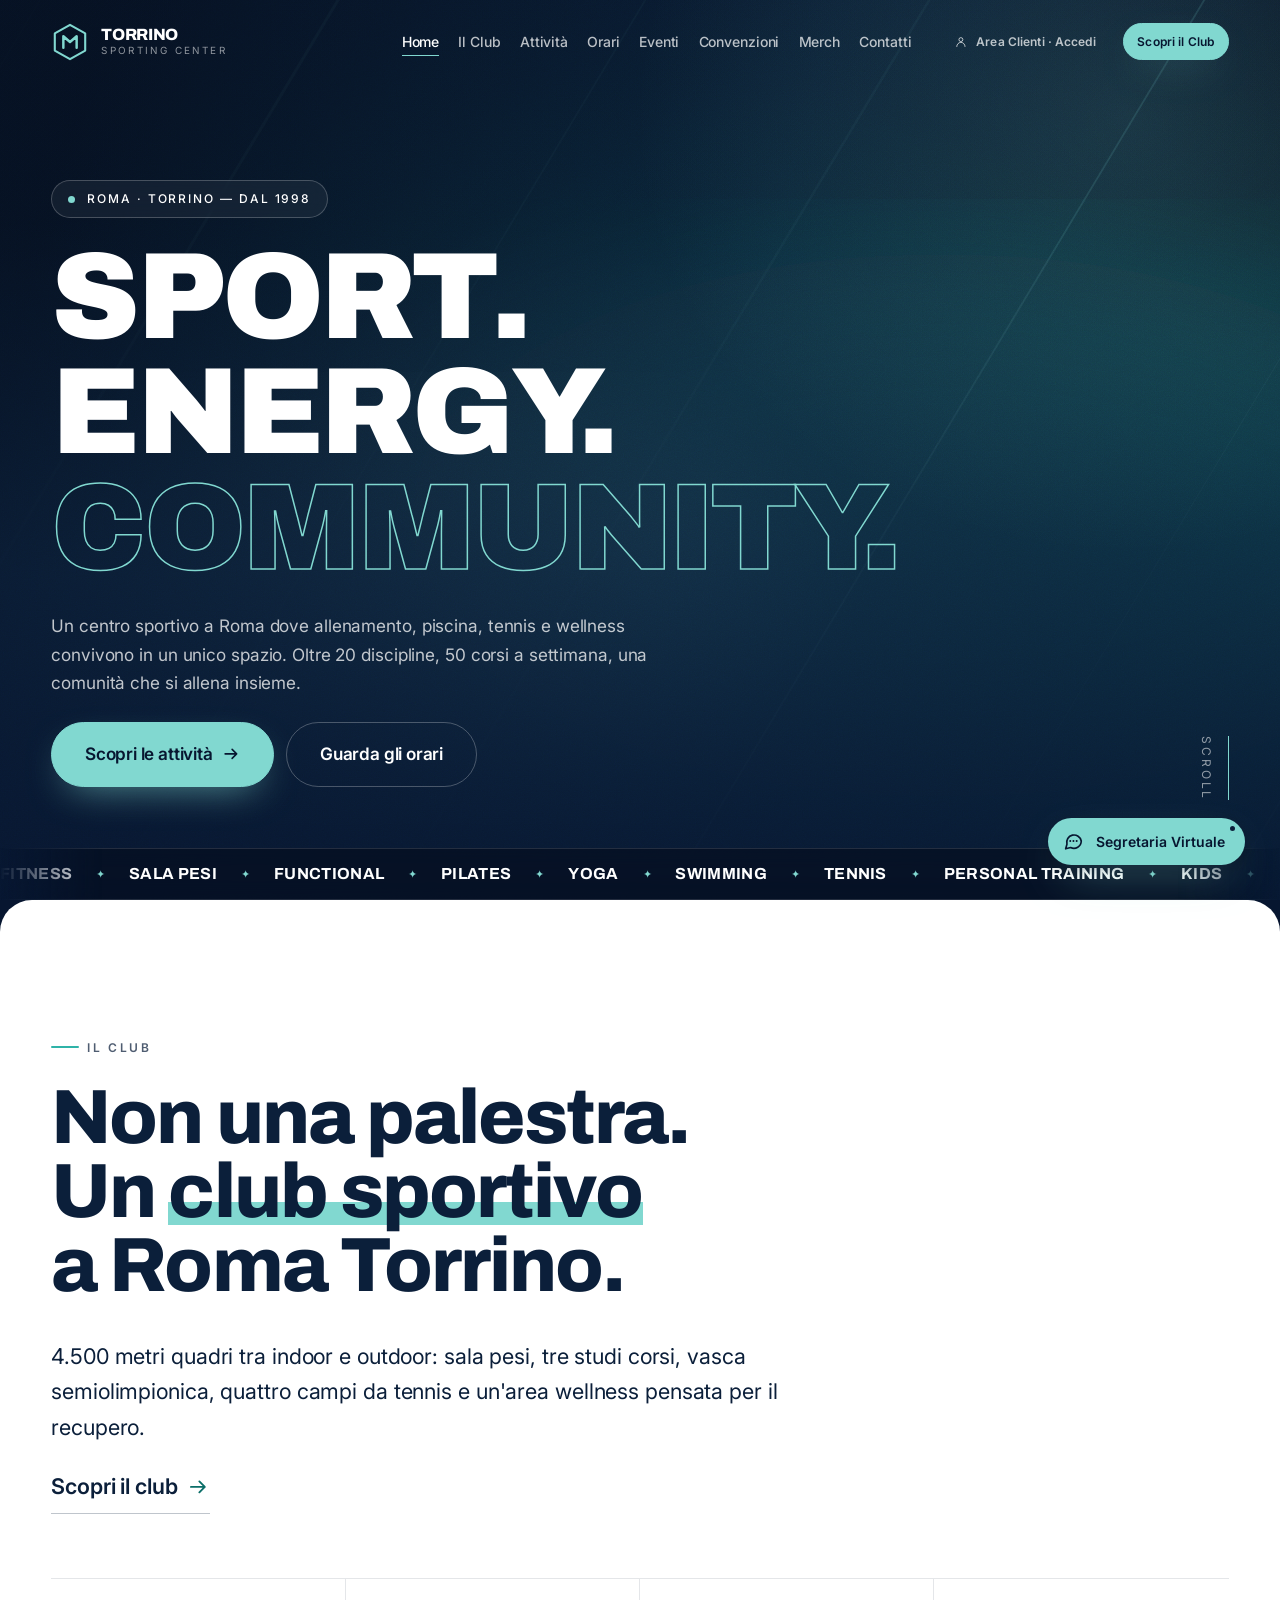
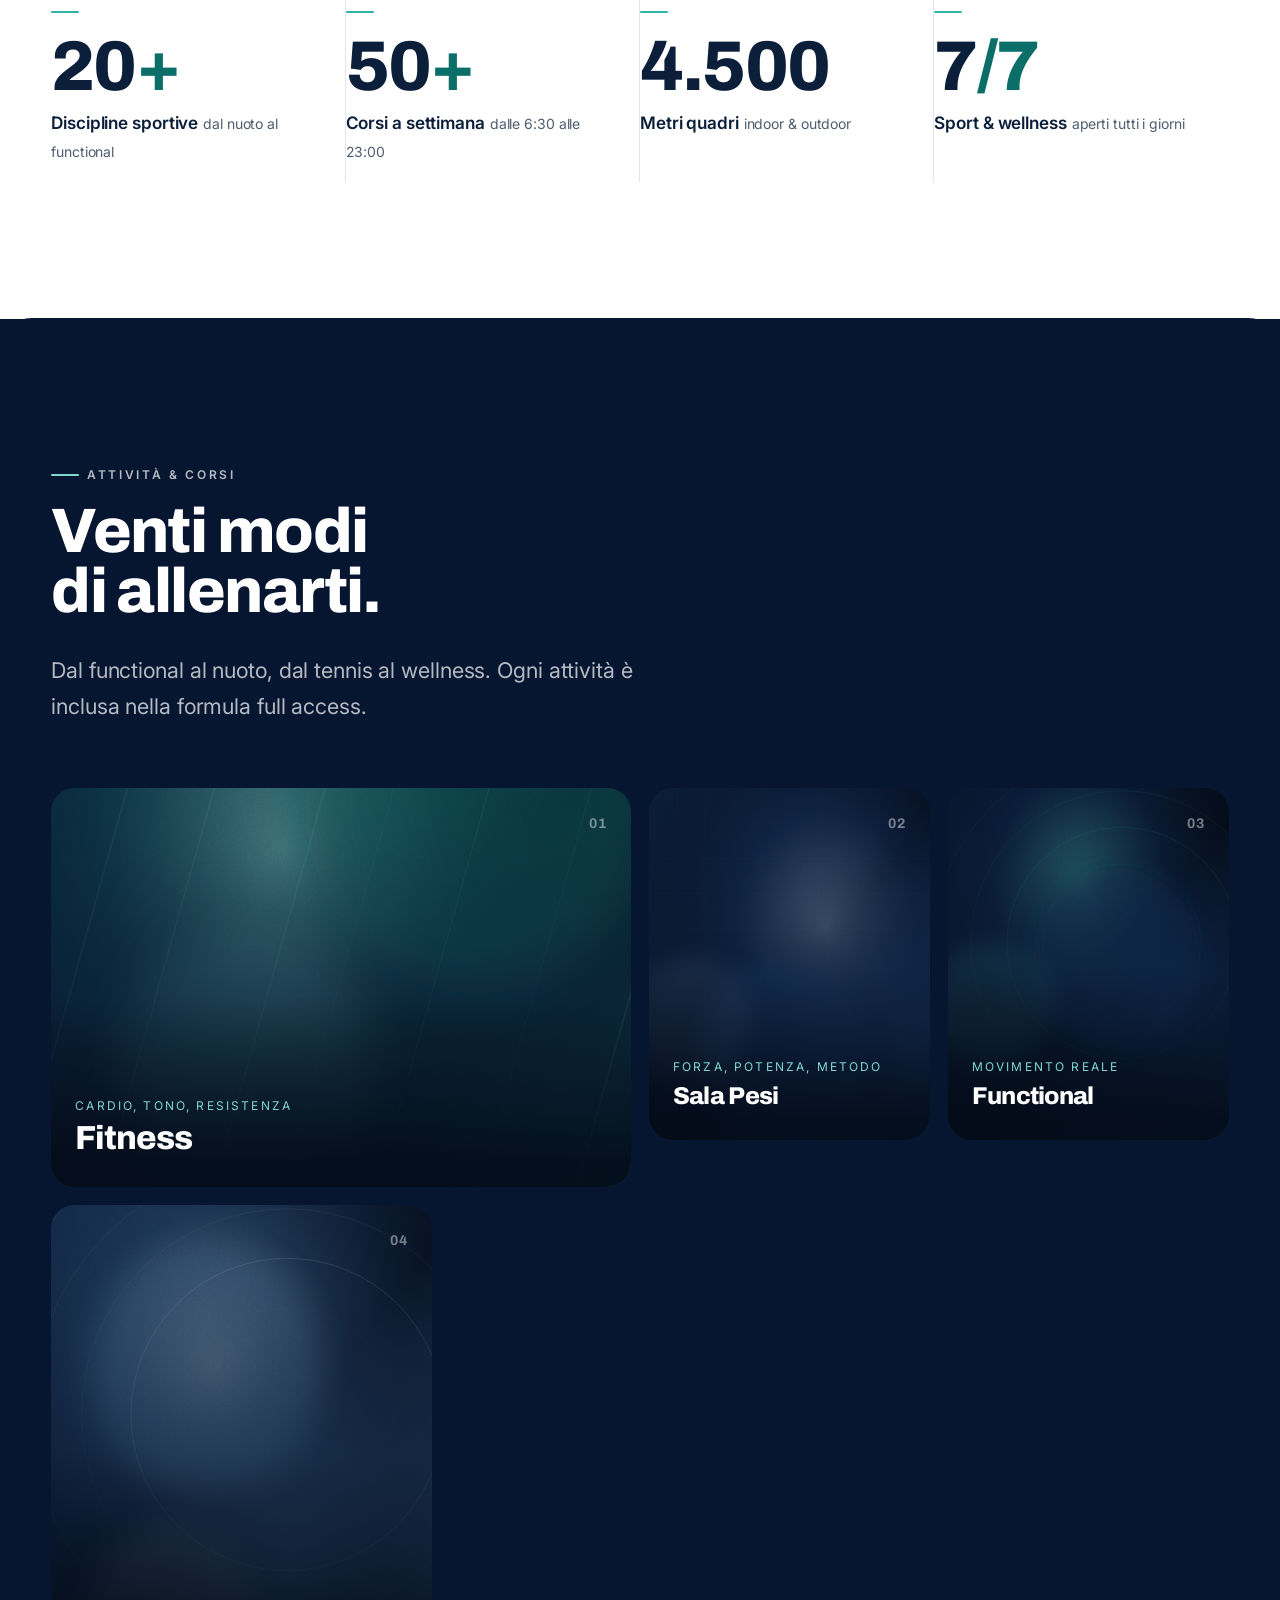
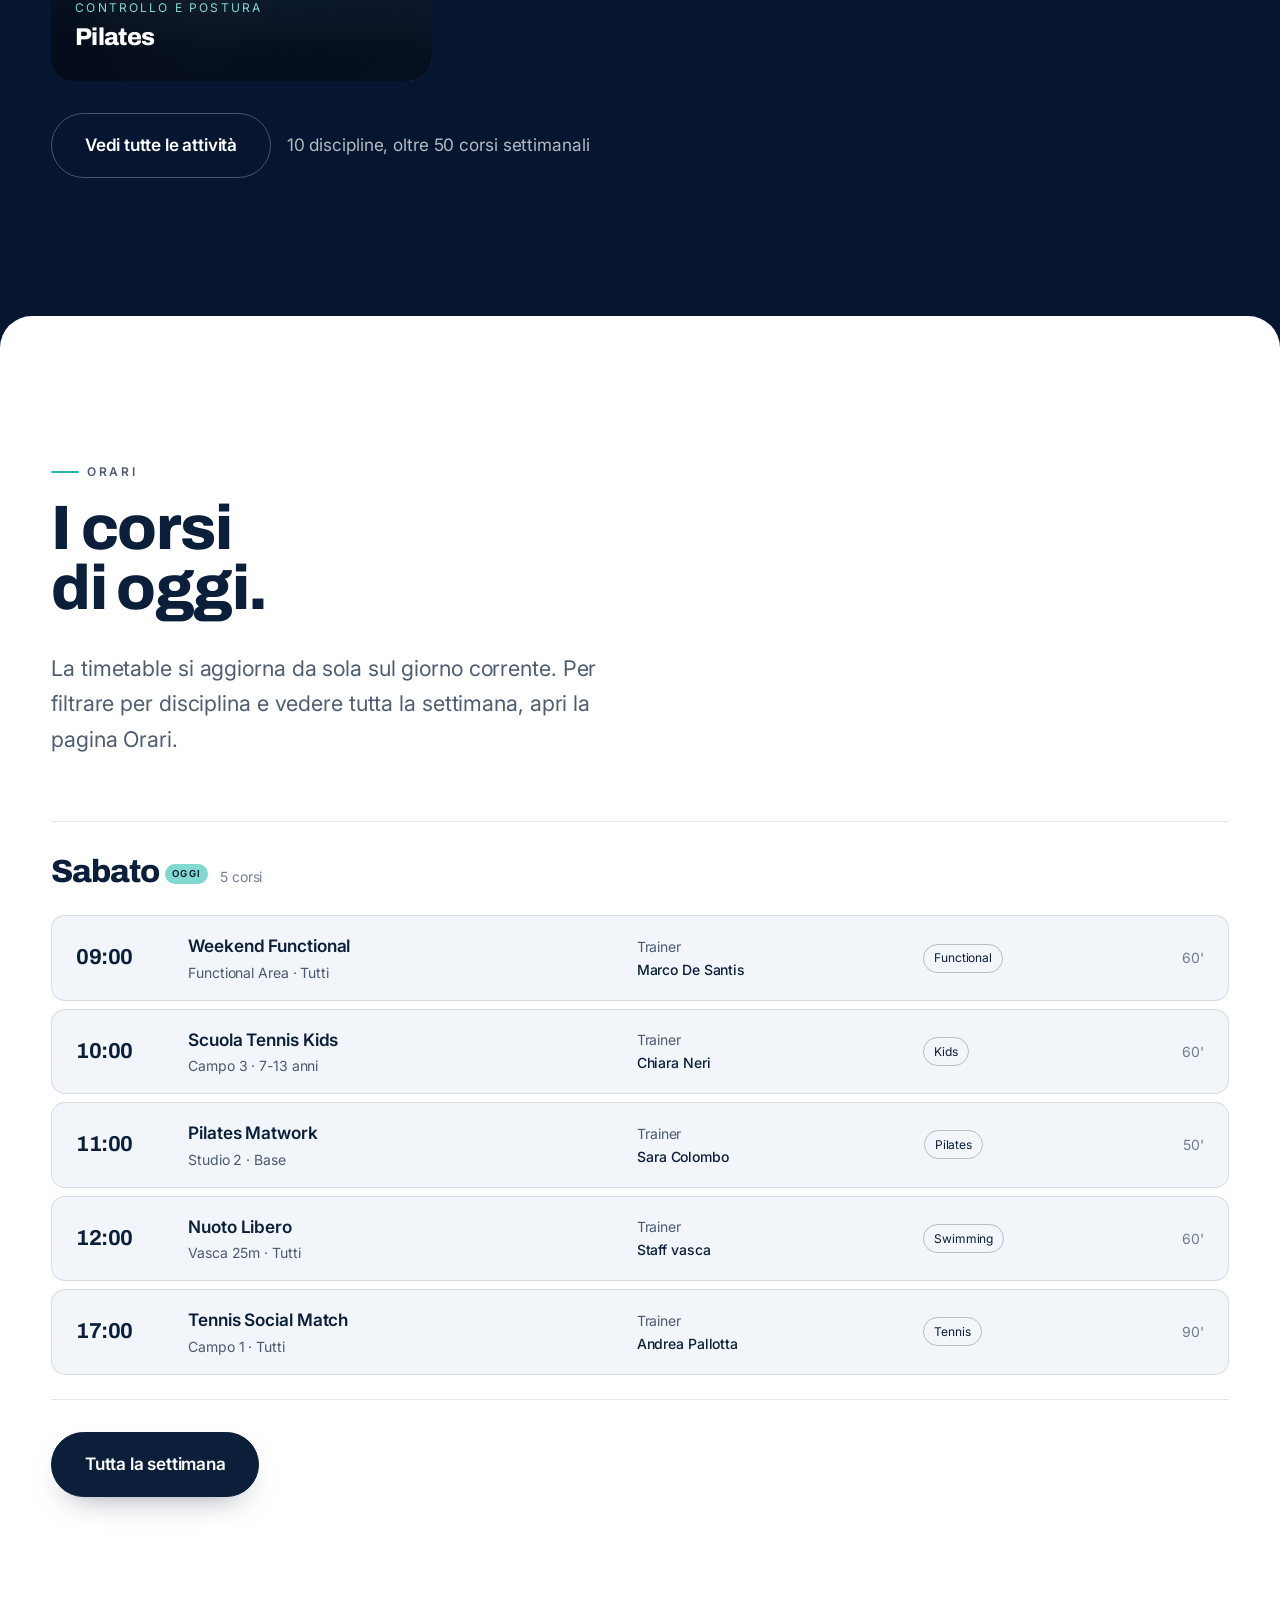
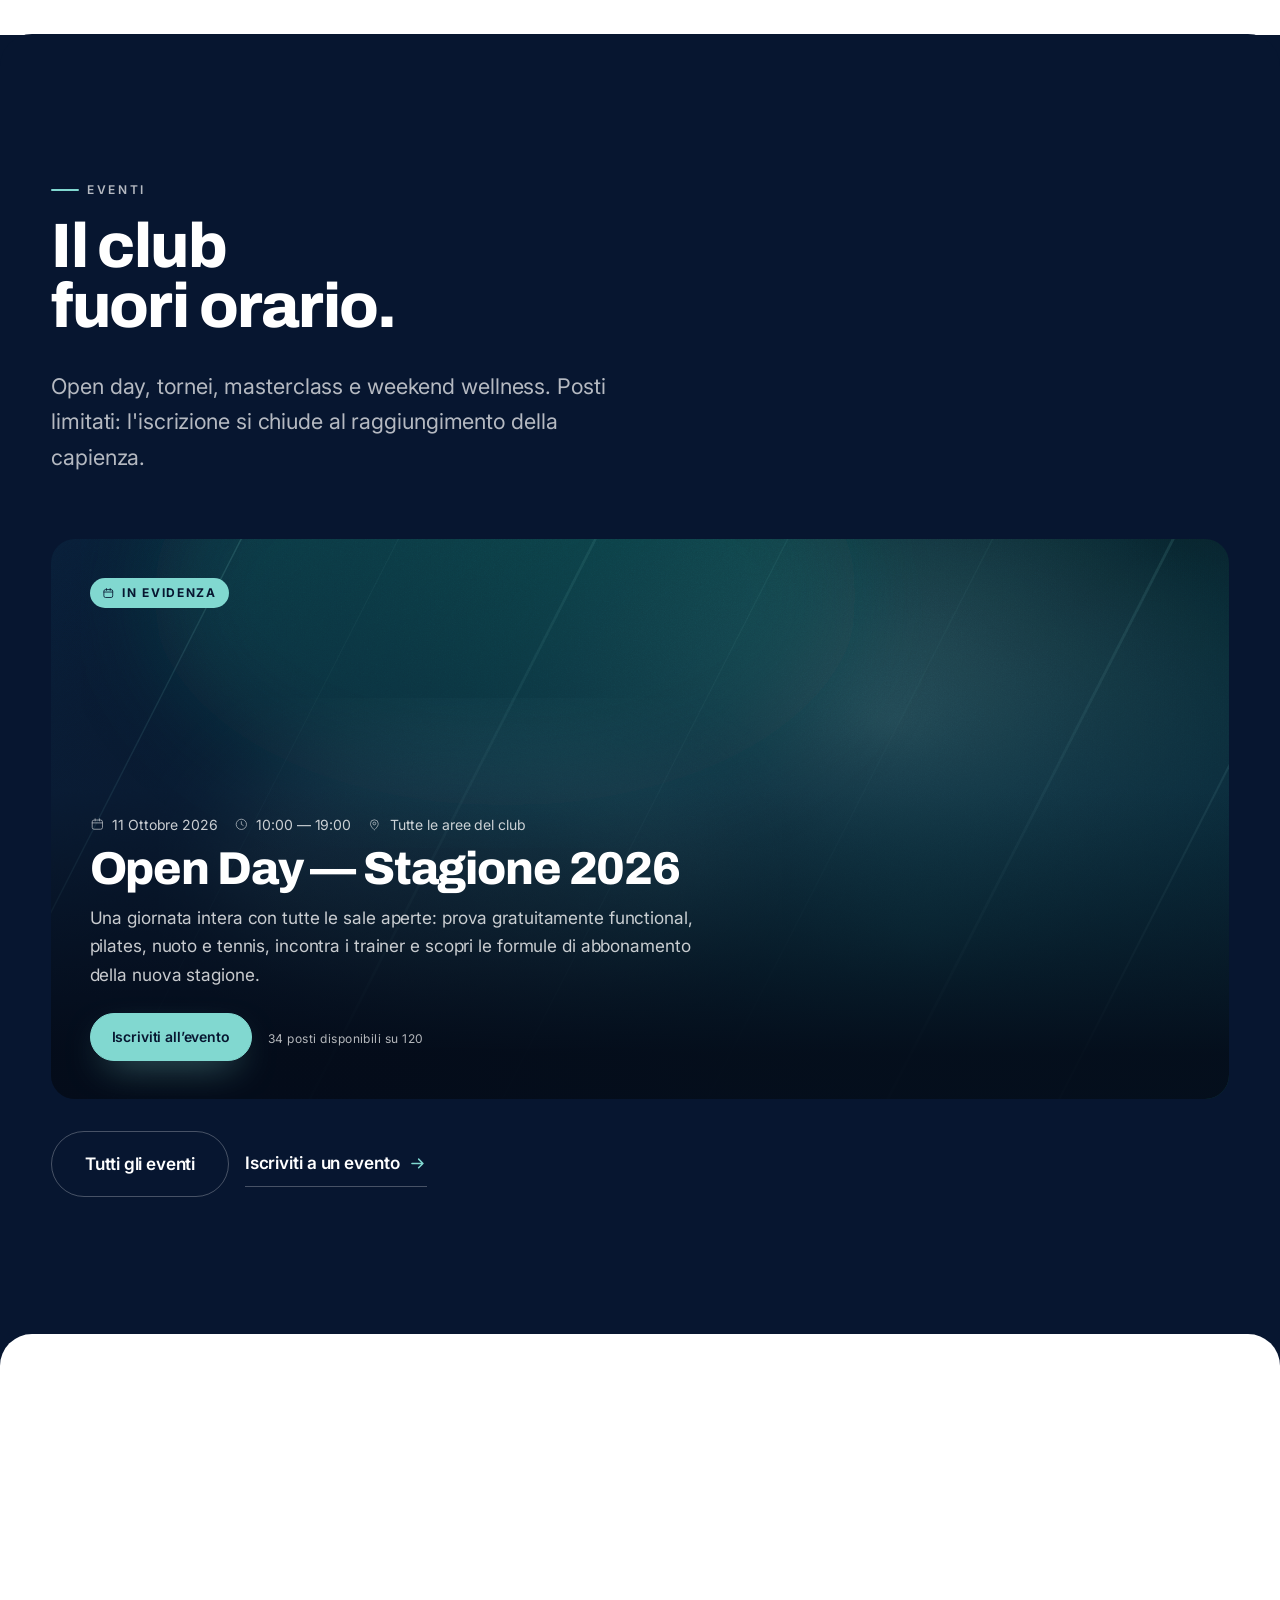
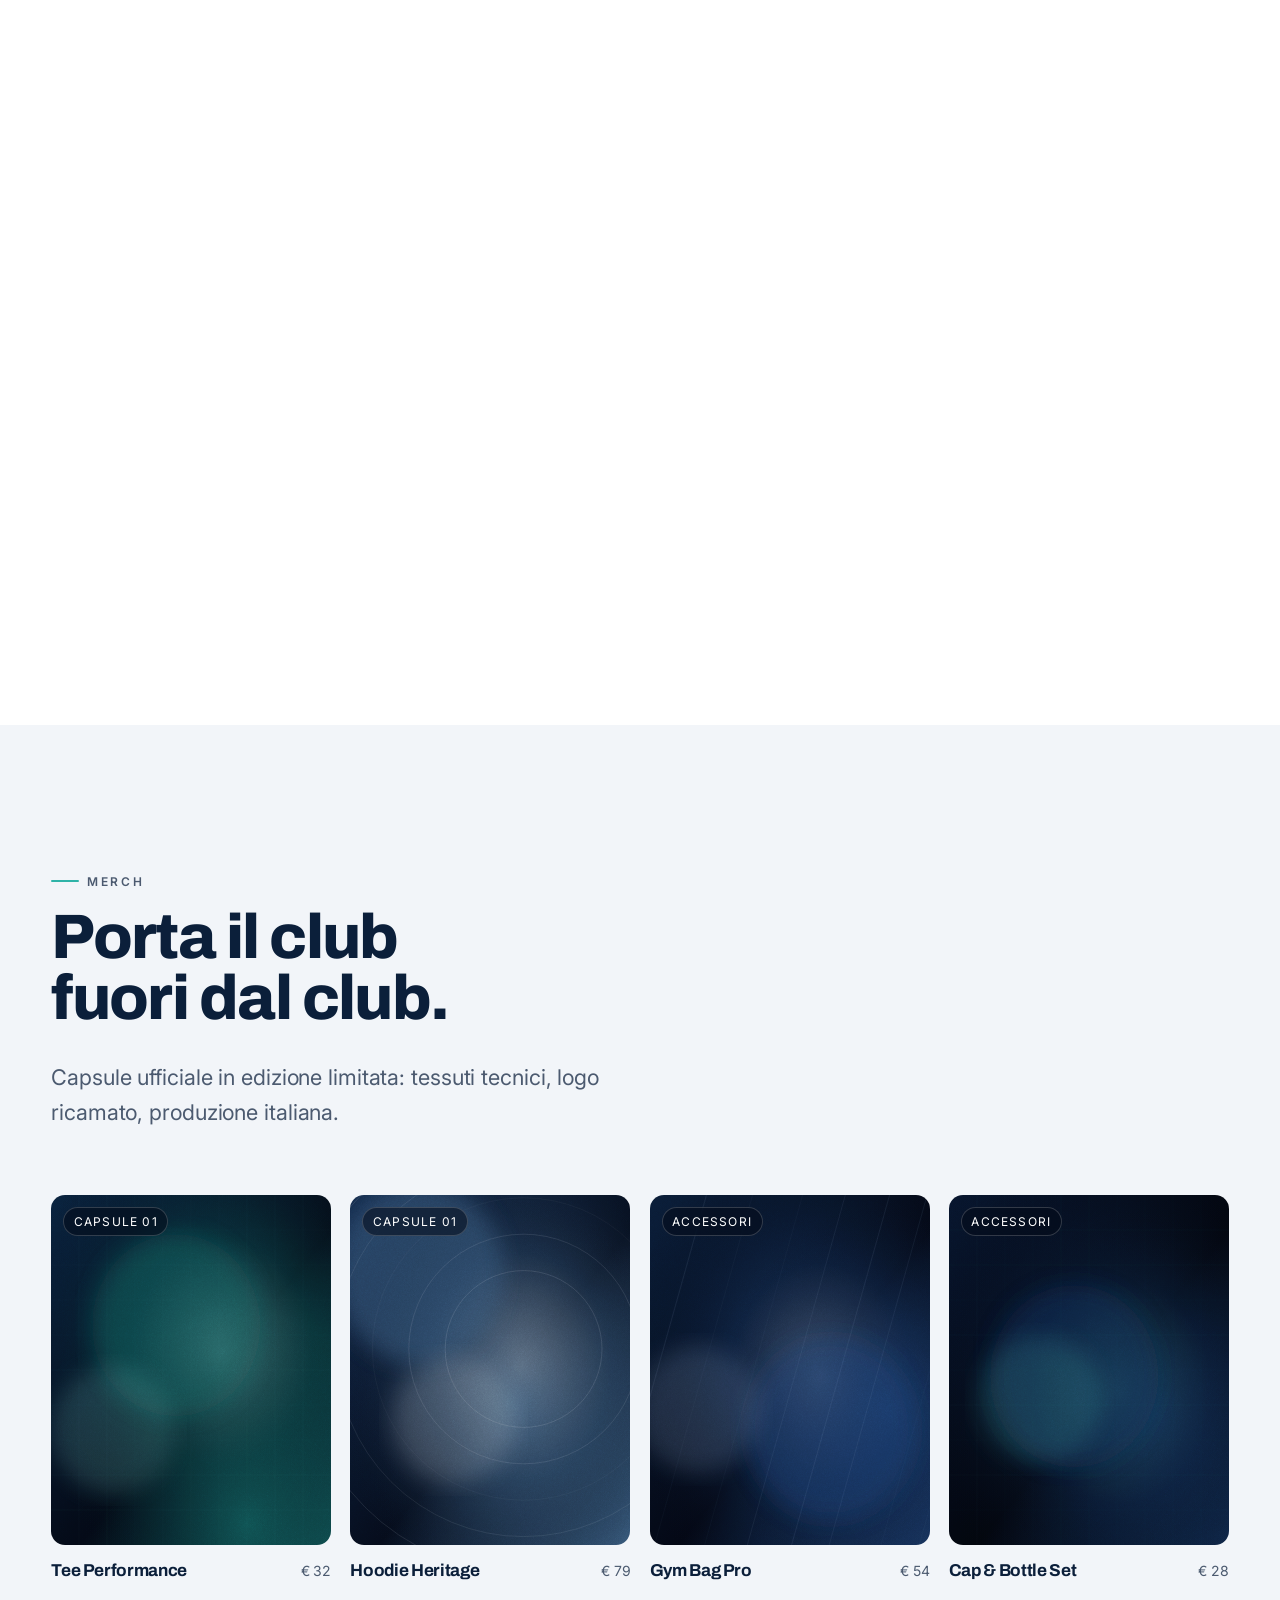
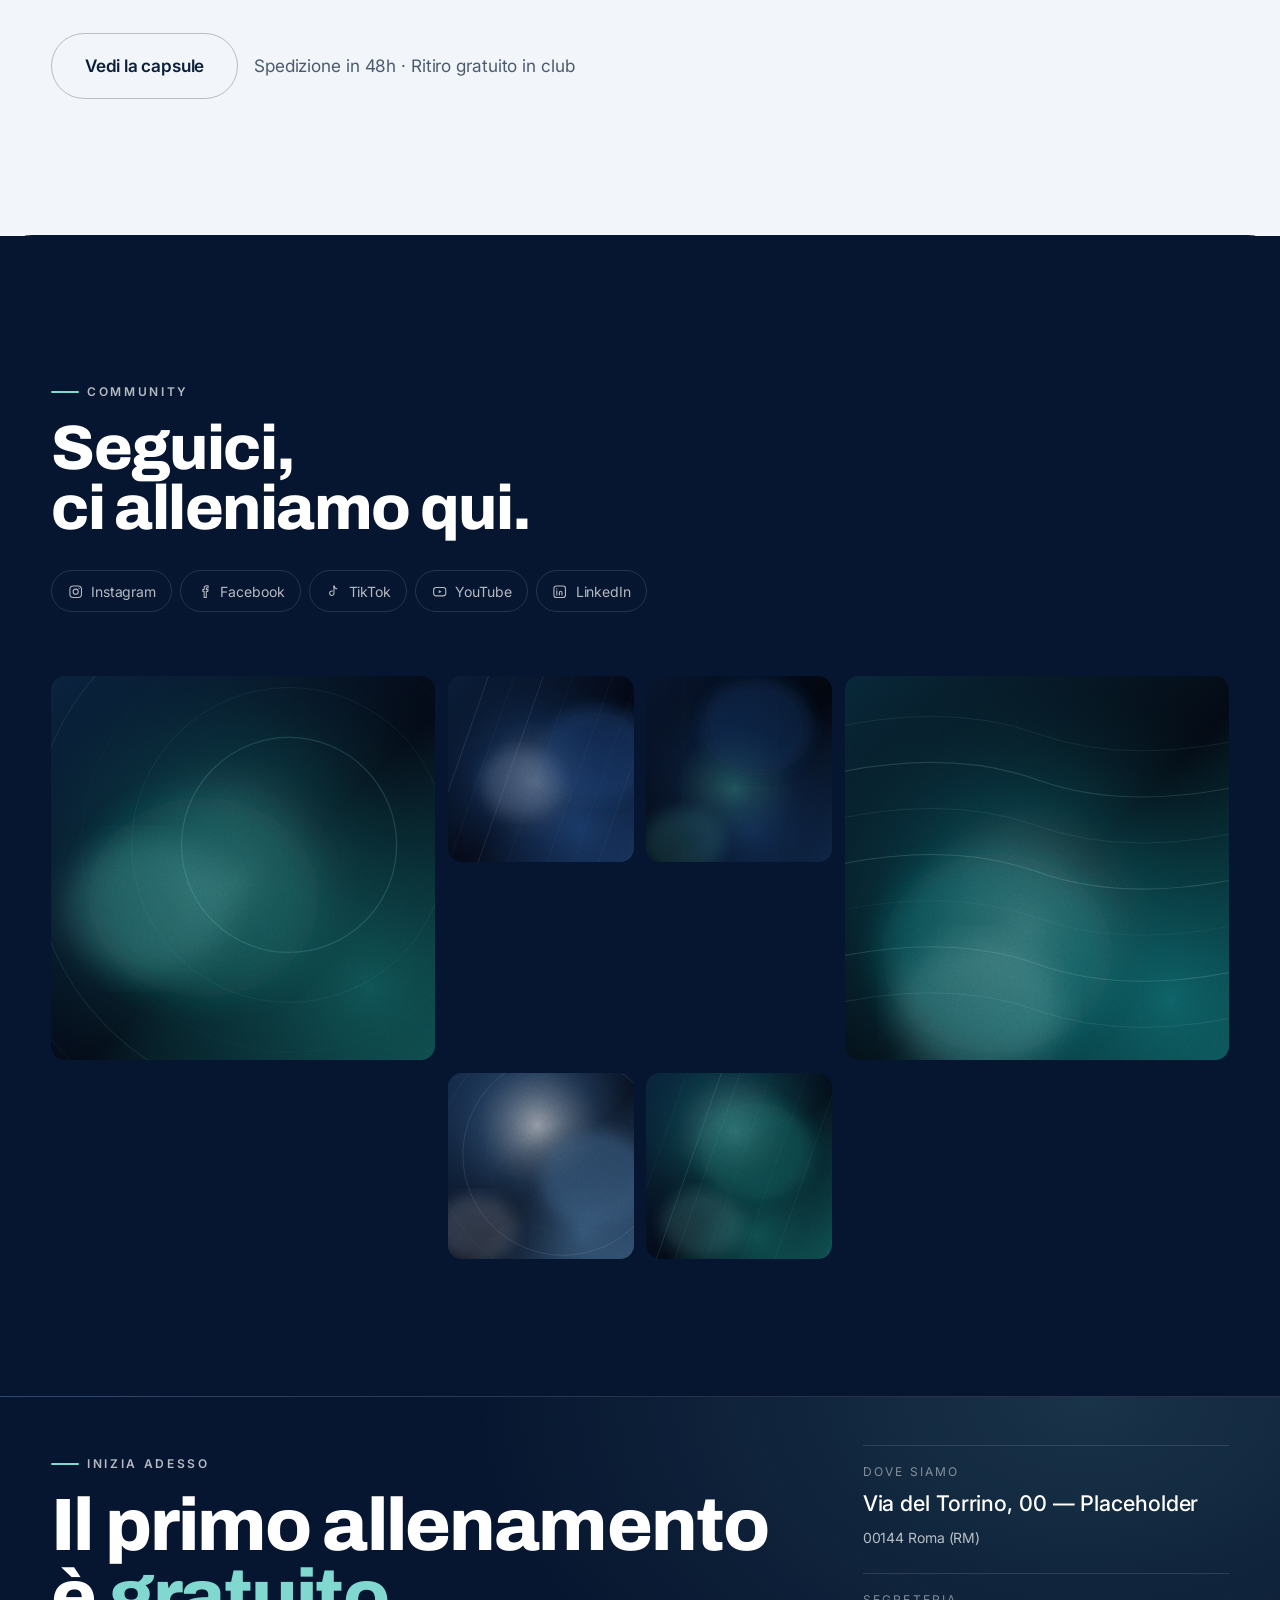
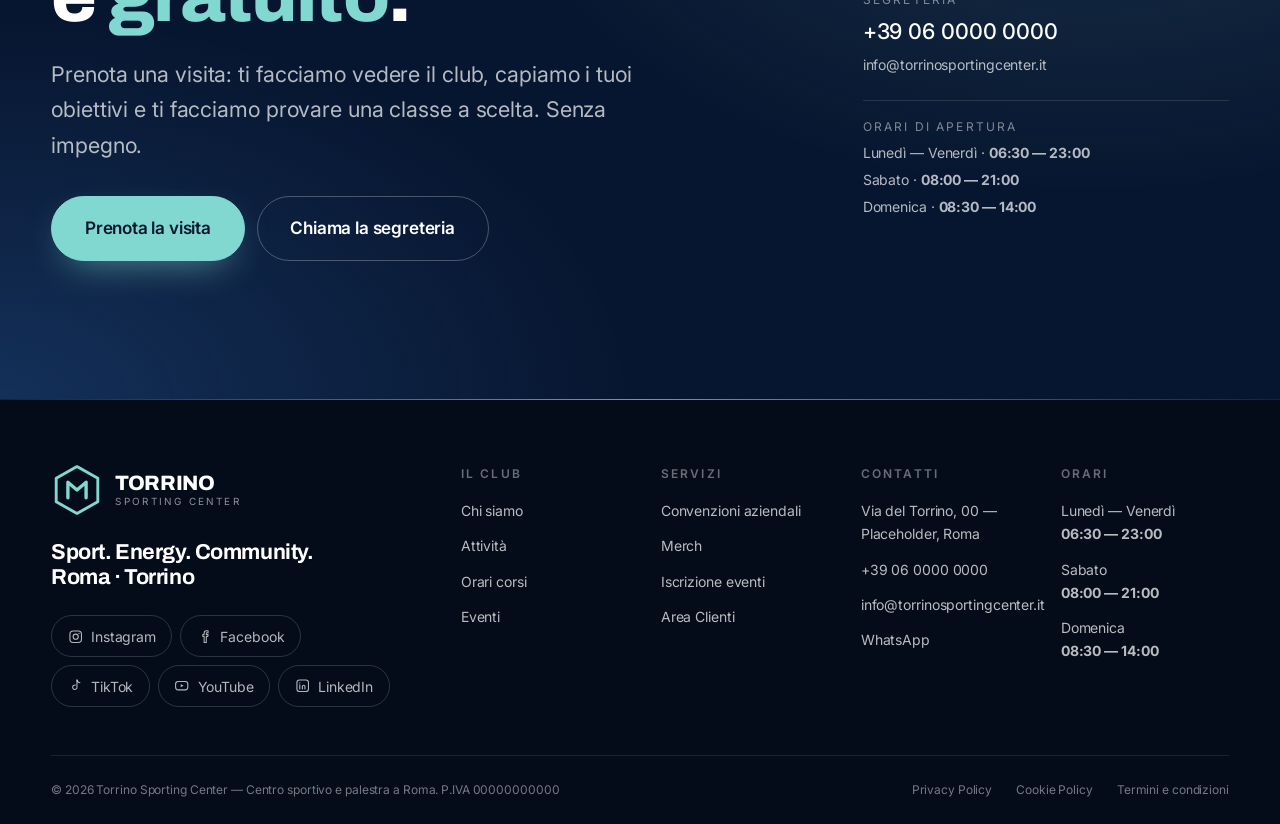
==== commit ea322bd8: "Font + Colori Adeguamento del font con i colori del sito" ====
--- a/index.html
+++ b/index.html
@@ -39,7 +39,7 @@
 
 <link rel="preconnect" href="https://fonts.googleapis.com">
 <link rel="preconnect" href="https://fonts.gstatic.com" crossorigin>
-<link rel="stylesheet" href="https://fonts.googleapis.com/css2?family=Syne:wght@600;700;800&family=Inter:wght@300;400;500;600&display=swap">
+<link rel="stylesheet" href="https://fonts.googleapis.com/css2?family=Archivo:wght@600;700;800;900&family=Inter:wght@300;400;500;600&display=swap">
 
 <link rel="stylesheet" href="css/style.css">
 </head>
--- a/css/style.css
+++ b/css/style.css
@@ -97,7 +97,7 @@
   --accent-on-accent: var(--tiffany-700);
 
   /* Tipografia */
-  --font-display: 'Syne', 'Archivo', 'Helvetica Neue', Arial, sans-serif;
+  --font-display: 'Archivo', 'Helvetica Neue', Arial, sans-serif;
   --font-body: 'Inter', -apple-system, BlinkMacSystemFont, 'Segoe UI', Roboto, Arial, sans-serif;
 
   /* Scala tipografica fluida */
@@ -107,12 +107,13 @@
   --t-lg: clamp(1.1rem, 1rem + 0.45vw, 1.35rem);
   --t-xl: clamp(1.4rem, 1.15rem + 1.1vw, 2rem);
   --t-2xl: clamp(2rem, 1.4rem + 2.6vw, 3.4rem);
-  /* Syne è una display larga (~0.82em per carattere): le scale sono tarate
-     sulle righe più lunghe dei titoli di sezione. */
-  --t-3xl: clamp(2rem, 1.1rem + 2.9vw, 3.5rem);
-  /* La riga più lunga della hero ("COMMUNITY.") misura ~10.7em in Syne:
-     questo valore la mantiene entro la shell a qualsiasi larghezza. */
-  --t-4xl: min(8.1vw, 7.7rem);
+  /* Scale tarate sulle metriche di Archivo 800 (senza kerning, quindi per
+     eccesso): la riga più lunga dei titoli ("Il primo allenamento") misura
+     ~9.5em e resta nella shell anche a 390px. */
+  --t-3xl: clamp(2.2rem, 1.2rem + 3.4vw, 4.4rem);
+  /* La riga più lunga della hero ("COMMUNITY.") misura ~6.6em in Archivo:
+     il limite è l'altezza della hero, non la larghezza. */
+  --t-4xl: min(9.6vw, 9rem);
 
   /* Spaziature */
   --sp-1: 0.25rem;
@@ -256,11 +257,11 @@
   font-family: var(--font-display);
   font-weight: 800;
   font-size: var(--t-3xl);
-  line-height: 0.92;
-  letter-spacing: -0.035em;
-}
-.display--sm { font-size: var(--t-2xl); line-height: 0.98; }
-.display--xl { font-size: clamp(2rem, 5.6vw, 4.2rem); }
+  line-height: 0.96;
+  letter-spacing: -0.025em;
+}
+.display--sm { font-size: var(--t-2xl); line-height: 1; }
+.display--xl { font-size: clamp(2.2rem, 5.8vw, 4.8rem); }
 
 h3 { font-family: var(--font-display); font-weight: 700; letter-spacing: -0.02em; }
 
@@ -636,10 +637,10 @@
 
 .hero__title {
   font-family: var(--font-display);
-  font-weight: 800;
+  font-weight: 900;
   font-size: var(--t-4xl);
-  line-height: 0.86;
-  letter-spacing: -0.045em;
+  line-height: 0.9;
+  letter-spacing: -0.03em;
   text-transform: uppercase;
   margin-bottom: var(--sp-5);
 }
@@ -802,8 +803,8 @@
   font-family: var(--font-display);
   font-weight: 800;
   font-size: var(--t-3xl);
-  line-height: 0.92;
-  letter-spacing: -0.035em;
+  line-height: 0.96;
+  letter-spacing: -0.025em;
   margin-top: var(--sp-4);
 }
 .page-hero__lead {
@@ -857,7 +858,7 @@
   margin-bottom: var(--sp-8);
 }
 .club__head .eyebrow { grid-column: 1 / -1; }
-.club__title { grid-column: 1 / 10; font-size: clamp(2rem, 4.7vw, 4.4rem); }
+.club__title { grid-column: 1 / 10; font-size: clamp(2.3rem, 6vw, 5.6rem); }
 .club__intro {
   grid-column: 7 / -1;
   display: grid;
@@ -930,7 +931,7 @@
   font-weight: 800;
   font-size: clamp(2.6rem, 5.5vw, 5rem);
   line-height: 0.85;
-  letter-spacing: -0.05em;
+  letter-spacing: -0.025em;
   margin-bottom: var(--sp-3);
 }
 .stats__suffix { color: var(--accent-text); }
@@ -1318,7 +1319,7 @@
   font-size: clamp(1.9rem, 3.6vw, 3.2rem);
   font-weight: 800;
   line-height: 0.95;
-  letter-spacing: -0.035em;
+  letter-spacing: -0.025em;
   margin-bottom: var(--sp-3);
 }
 .event-featured p {
@@ -1563,7 +1564,7 @@
   font-family: var(--font-display);
   font-weight: 800;
   font-size: var(--t-xl);
-  letter-spacing: -0.04em;
+  letter-spacing: -0.03em;
   color: var(--accent-text);
 }
 .benefits h3 { font-size: var(--t-lg); margin-bottom: var(--sp-2); }
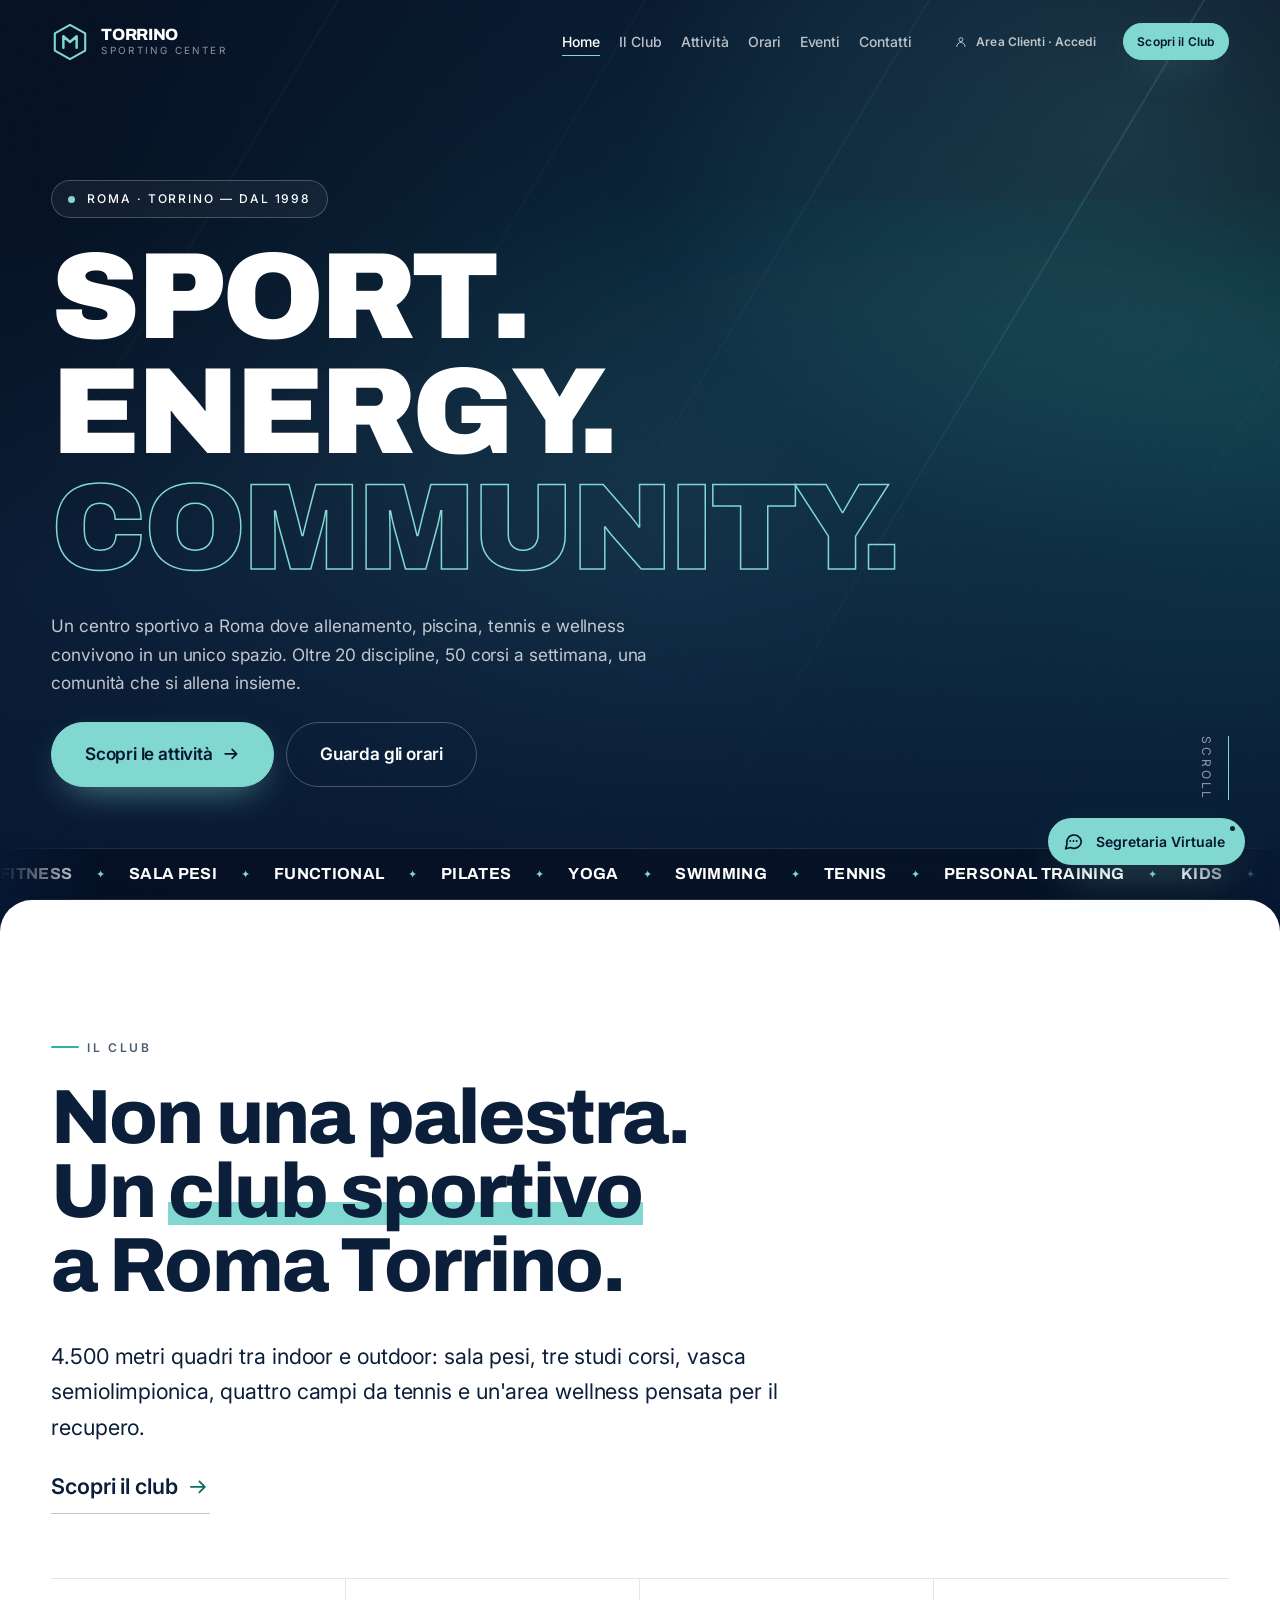
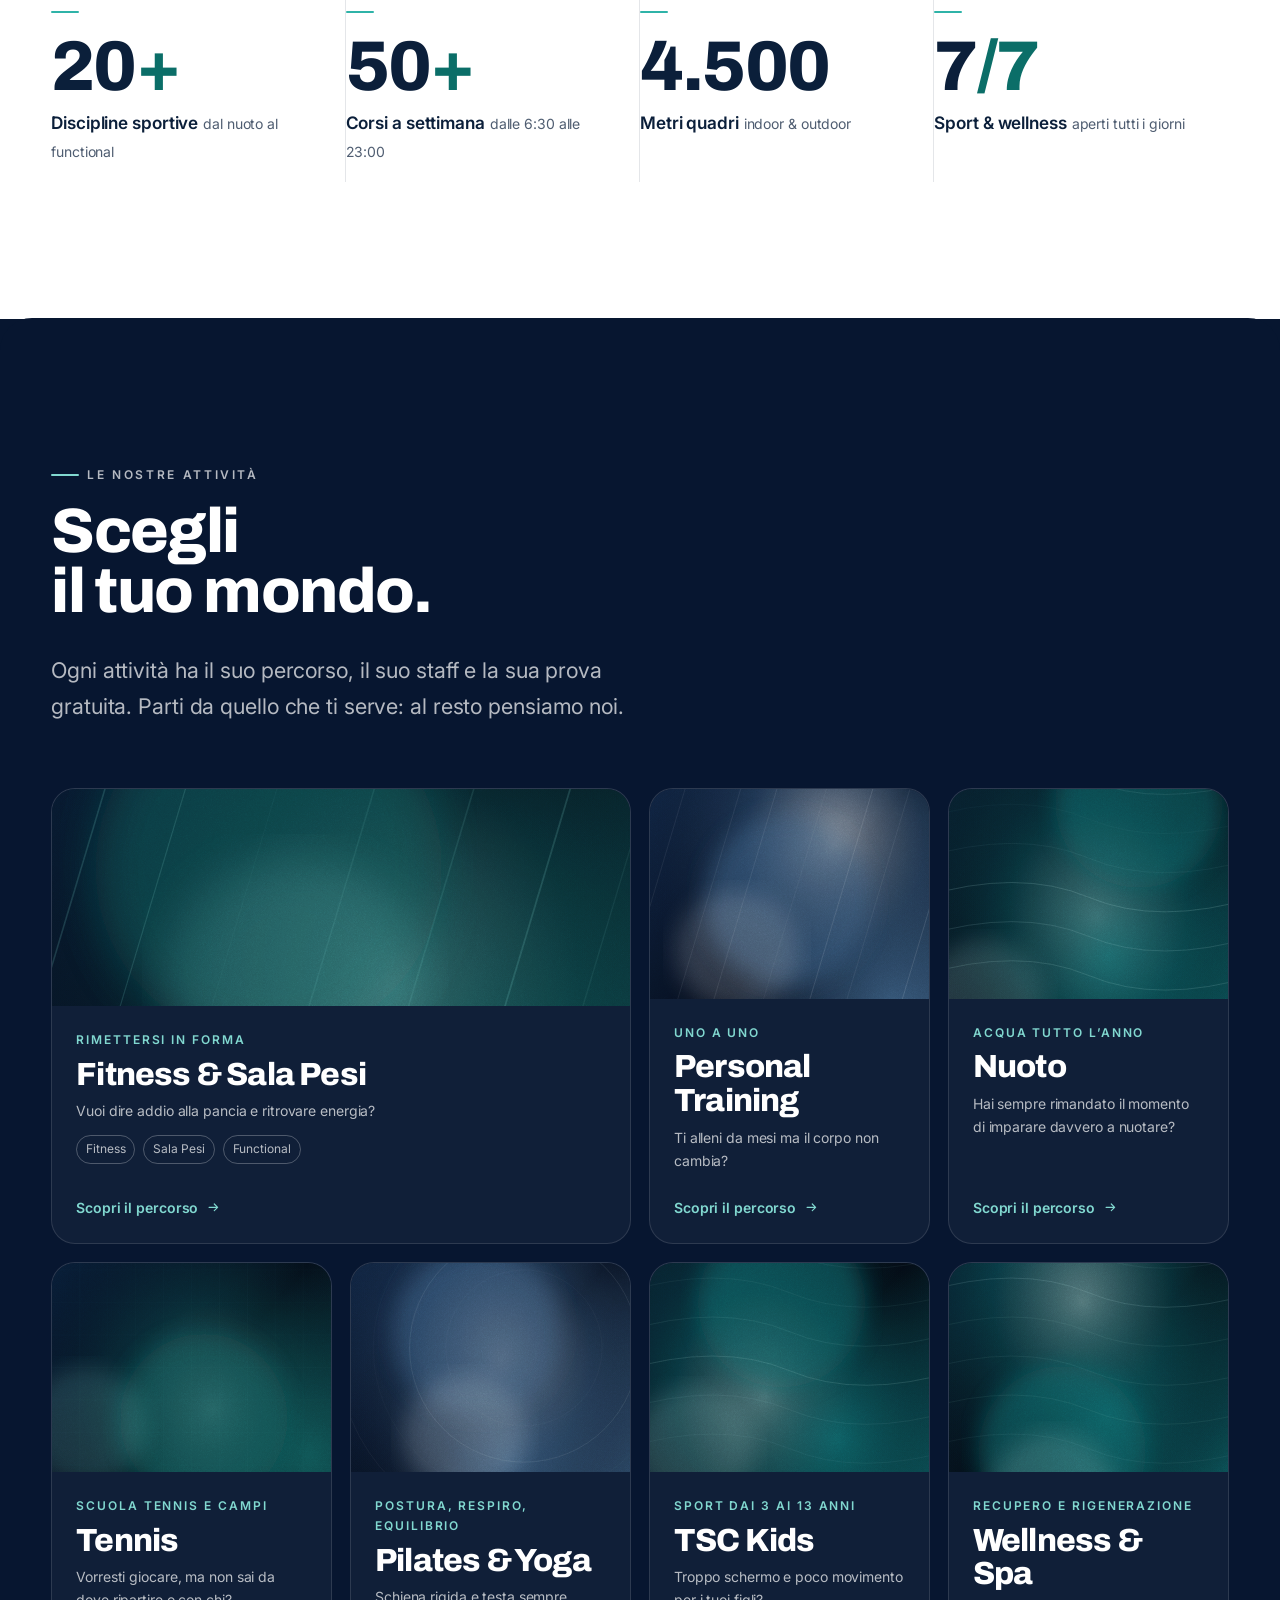
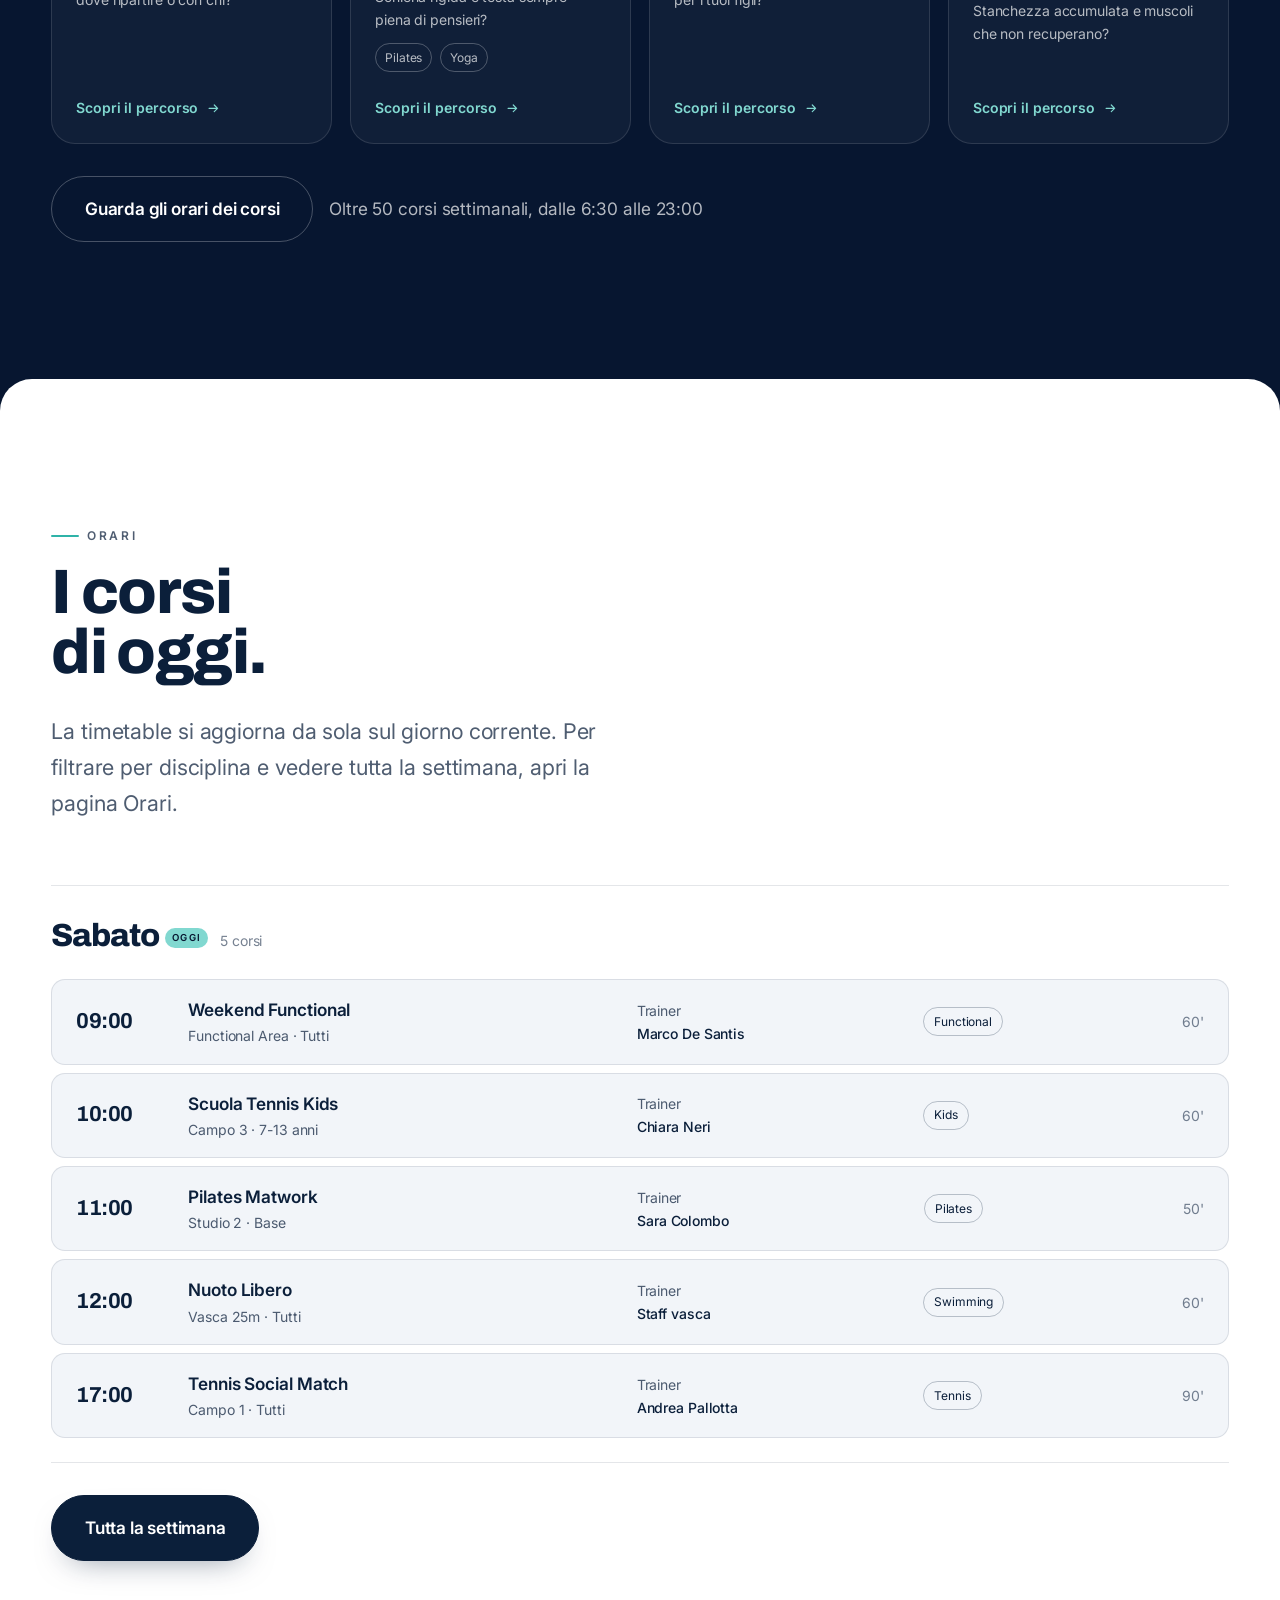
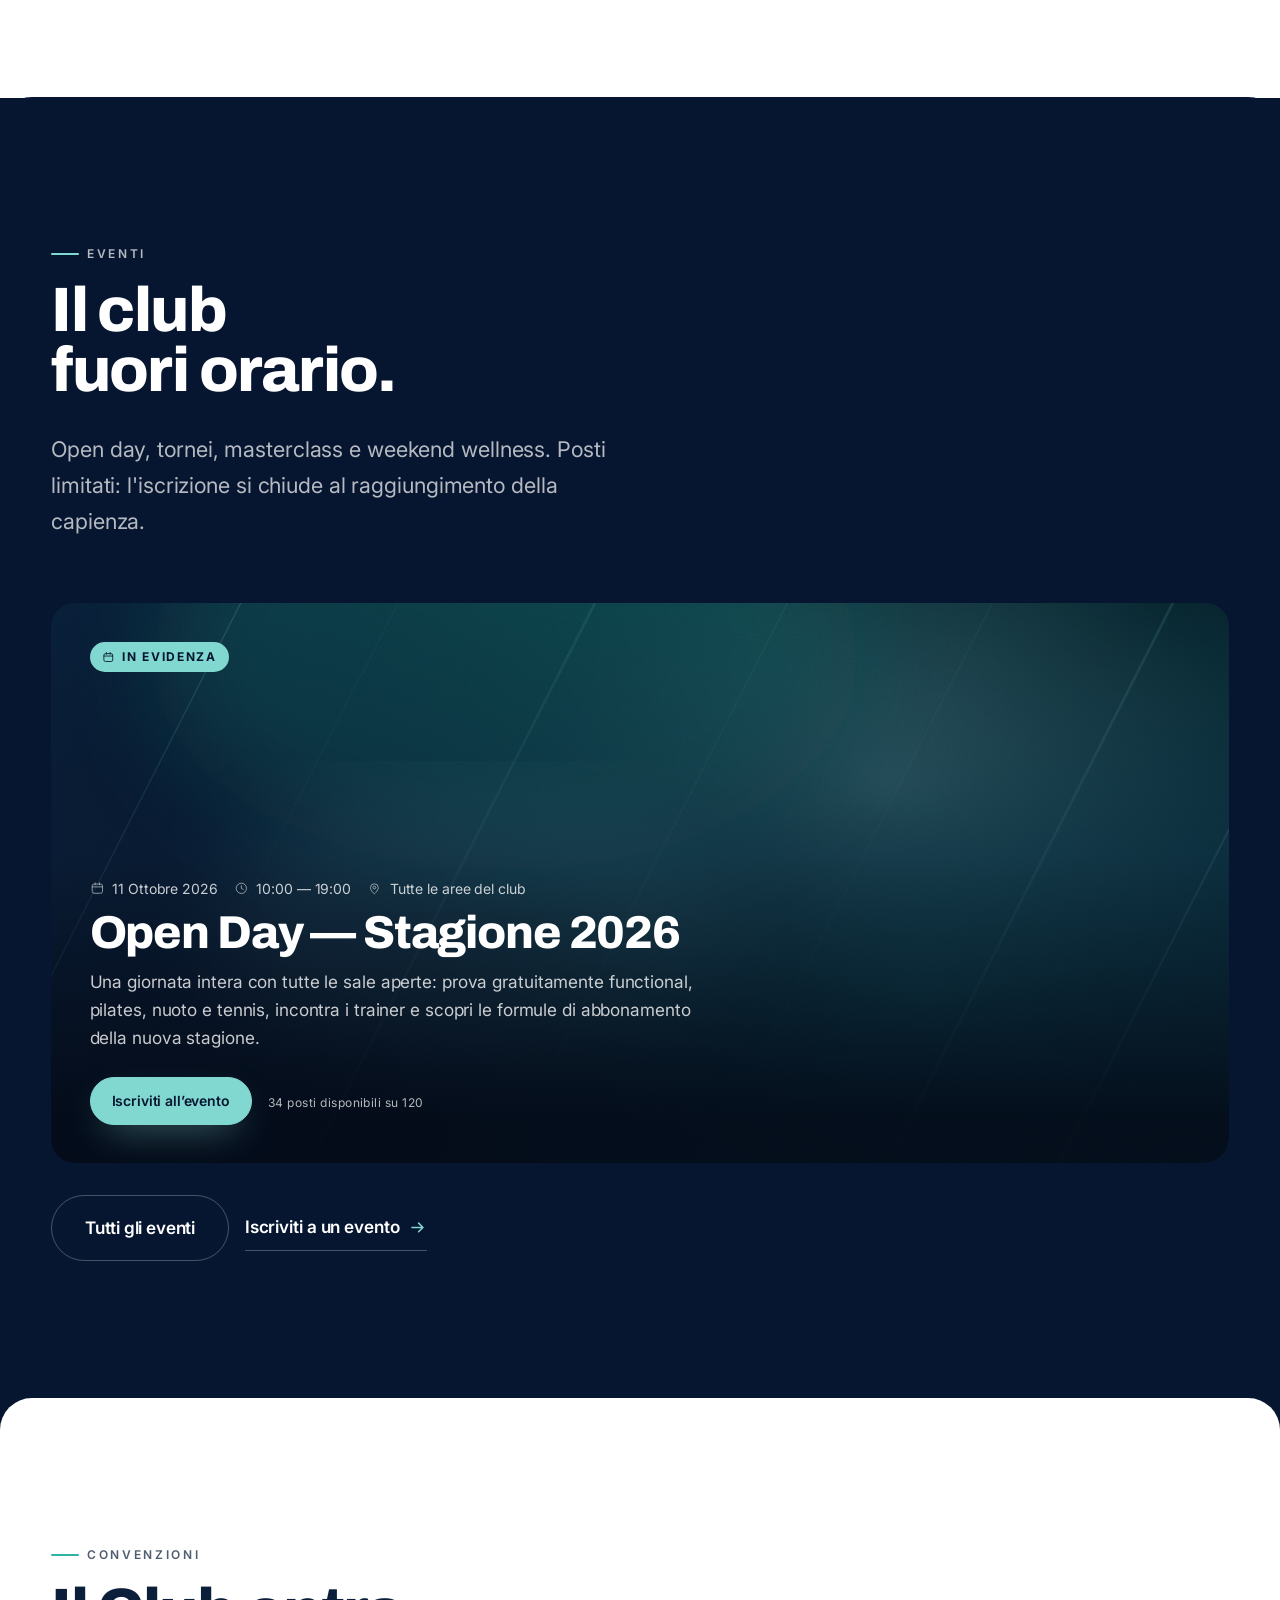
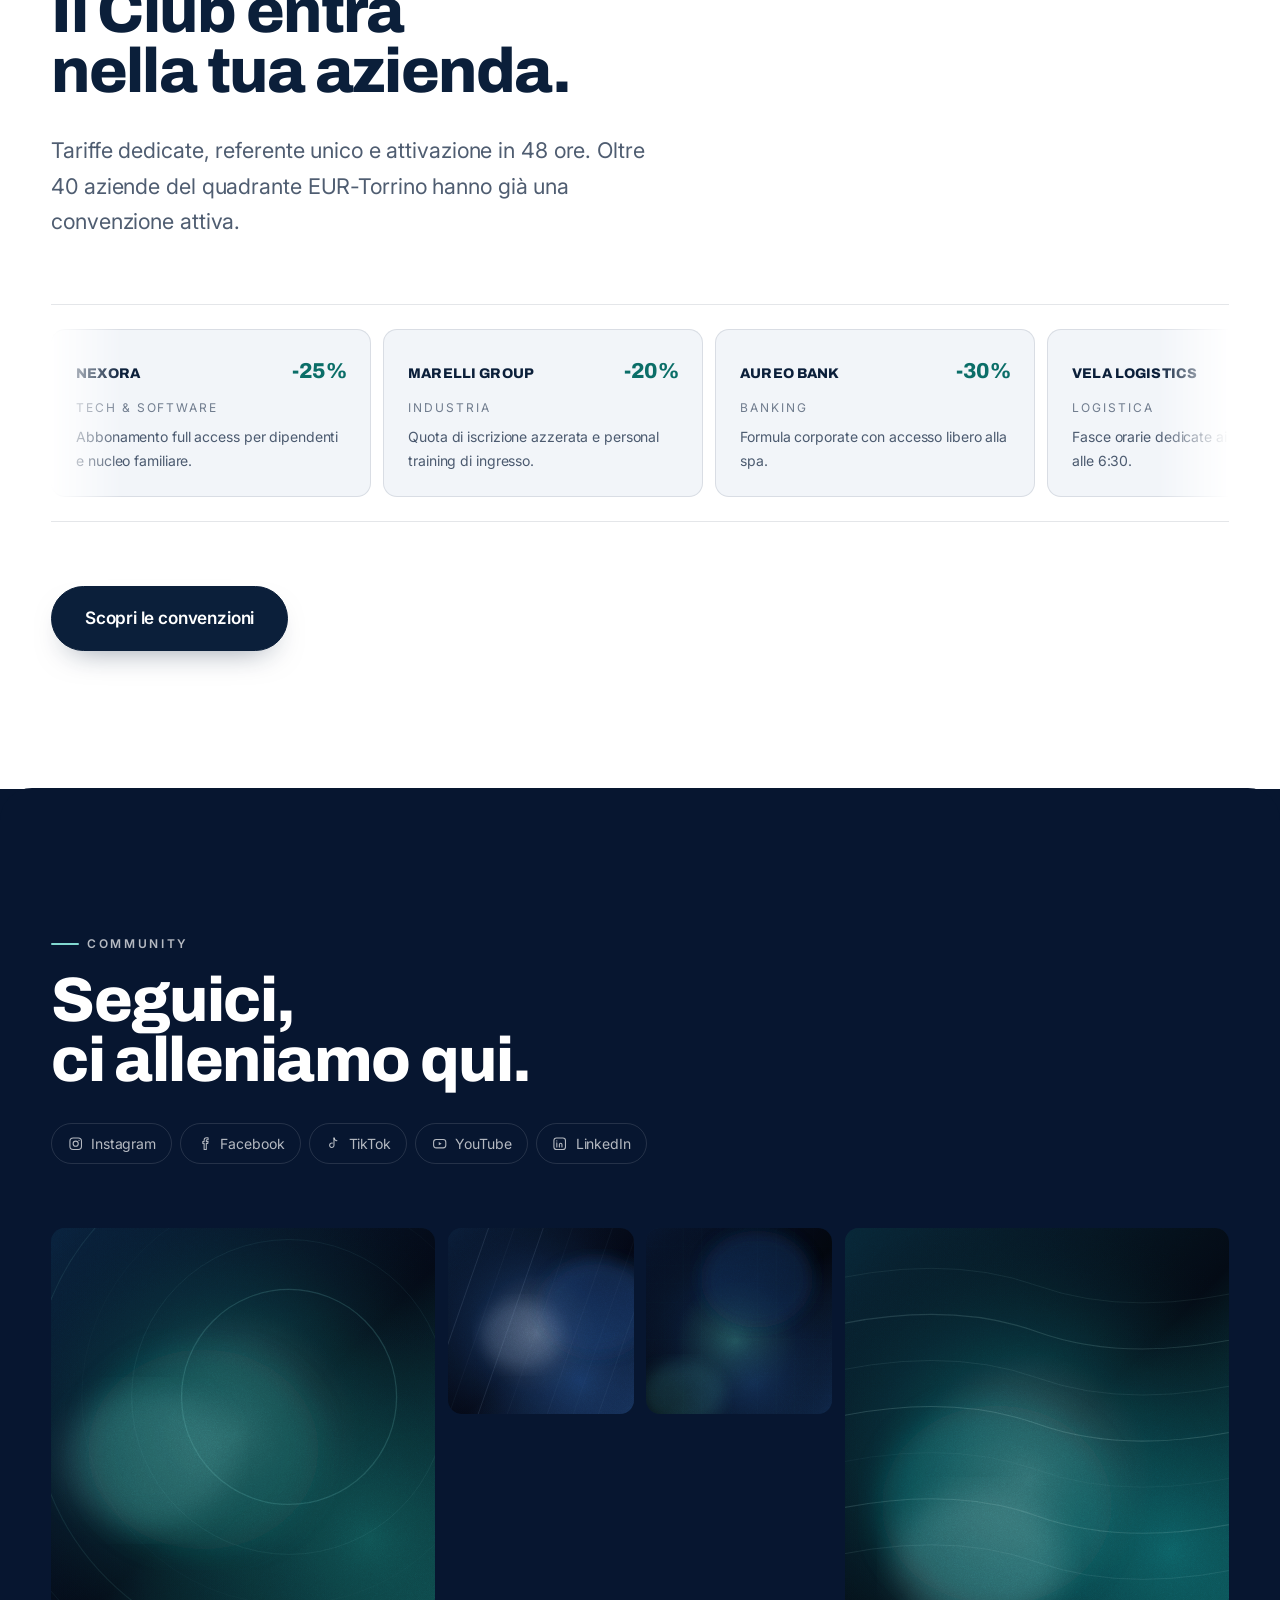
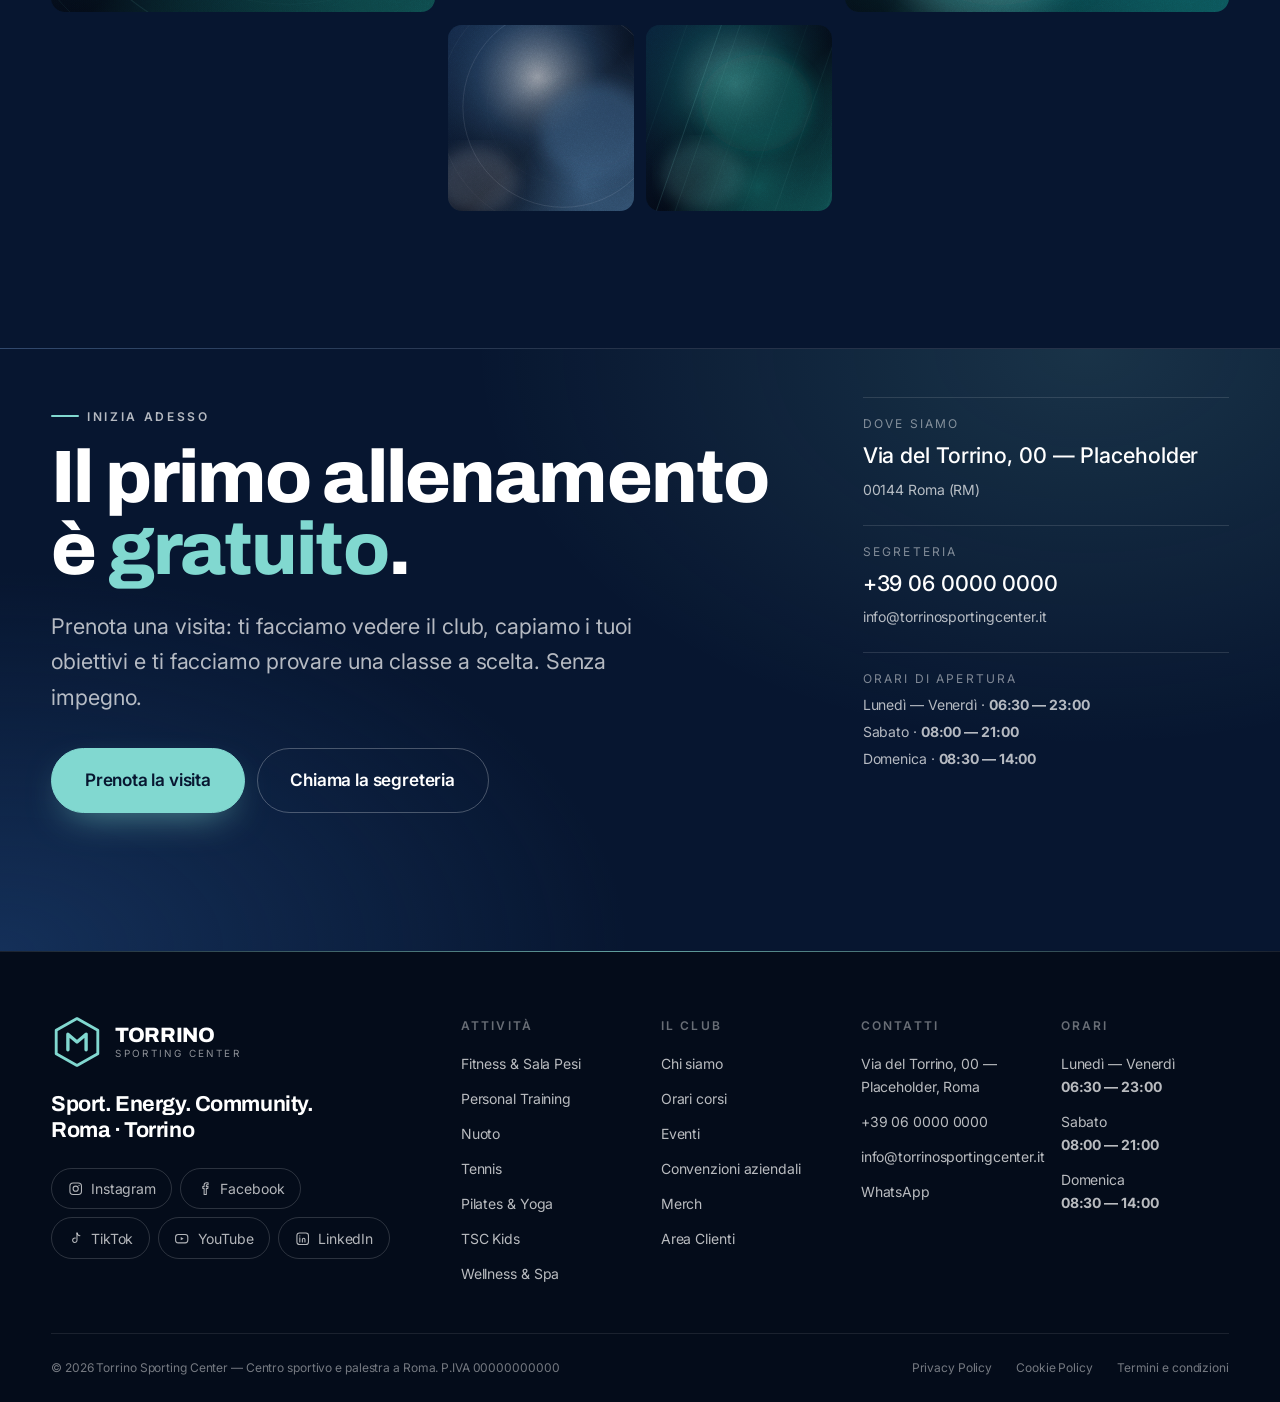
==== commit cd5ab672: "Impostazione Mail Carlo Ristrutturato il sito sotto indicazione dell'ultima mail di carlo" ====
--- a/index.html
+++ b/index.html
@@ -11,7 +11,8 @@
      Home → [centro sportivo Roma]. Le altre pagine hanno la propria, indicata
      nel commento in testa a ciascun file.
 
-       [centro sportivo Roma]  [palestra Roma]  [palestra Torrino]
+       [centro sportivo Roma]  [circolo sportivo Roma]
+       ([palestra Torrino] è la keyword di fitness.html: non ripeterla qui)
 
      Sostituire con le keyword concordate con il cliente. Niente keyword stuffing.
      ======================================================================== -->
@@ -132,27 +133,28 @@
   </section>
 
   <!-- =======================================================================
-       ATTIVITÀ — teaser di 6 discipline, elenco completo su attivita.html
+       SCEGLI IL TUO MONDO — una scheda per pagina verticale (TSC.verticals).
+       È il ponte fra la vetrina del club e i percorsi dedicati: ogni scheda
+       parte da un bisogno e porta alla pagina dell'attività.
        ==================================================================== -->
   <section class="activities section" id="attivita">
     <div class="shell">
       <div class="section__head">
         <div>
-          <p class="eyebrow reveal">Attività &amp; Corsi</p>
-          <h2 class="display reveal" data-delay="60">Venti modi<br>di allenarti.</h2>
+          <p class="eyebrow reveal">Le nostre attività</p>
+          <h2 class="display reveal" data-delay="60">Scegli<br>il tuo mondo.</h2>
         </div>
         <p class="section__note reveal" data-delay="120">
-          Dal functional al nuoto, dal tennis al wellness. Ogni attività è inclusa
-          nella formula full access.
+          Ogni attività ha il suo percorso, il suo staff e la sua prova gratuita.
+          Parti da quello che ti serve: al resto pensiamo noi.
         </p>
       </div>
 
-      <!-- data-limit: in home mostriamo solo le prime 4 schede -->
-      <div class="activity-grid" id="activity-grid" data-limit="4"></div>
+      <div class="world-grid" id="world-grid"></div>
 
       <div class="section__cta reveal">
-        <a class="btn btn--outline btn--lg" href="attivita.html">Vedi tutte le attività</a>
-        <span class="u-muted">10 discipline, oltre 50 corsi settimanali</span>
+        <a class="btn btn--outline btn--lg" href="orari.html">Guarda gli orari dei corsi</a>
+        <span class="u-muted">Oltre 50 corsi settimanali, dalle 6:30 alle 23:00</span>
       </div>
     </div>
   </section>
@@ -233,31 +235,6 @@
 
       <div class="section__cta reveal">
         <a class="btn btn--primary btn--lg" href="convenzioni.html">Scopri le convenzioni</a>
-      </div>
-    </div>
-  </section>
-
-  <!-- =======================================================================
-       MERCH
-       ==================================================================== -->
-  <section class="merch section section--light section--mist" id="merch">
-    <div class="shell">
-      <div class="section__head">
-        <div>
-          <p class="eyebrow reveal">Merch</p>
-          <h2 class="display reveal" data-delay="60">Porta il club<br>fuori dal club.</h2>
-        </div>
-        <p class="section__note reveal" data-delay="120">
-          Capsule ufficiale in edizione limitata: tessuti tecnici, logo ricamato,
-          produzione italiana.
-        </p>
-      </div>
-
-      <div class="merch__grid" id="merch-grid"></div>
-
-      <div class="section__cta reveal">
-        <a class="btn btn--outline btn--lg" href="merch.html">Vedi la capsule</a>
-        <span class="u-muted">Spedizione in 48h · Ritiro gratuito in club</span>
       </div>
     </div>
   </section>
--- a/css/style.css
+++ b/css/style.css
@@ -9,8 +9,10 @@
      05. Bottoni & link
      06. Header / navigazione
      07. Hero & ticker
+         07b. Page hero (pagine interne)
+         07c. Pagine verticali (percorso in 9 tappe + modale lead)
      08. Il Club & statistiche
-     09. Attività & filtri
+     09. Attività & filtri (+ schede "Scegli il tuo mondo")
      10. Orari / timetable
      11. Eventi & form
      12. Convenzioni & carousel partner
@@ -848,6 +850,456 @@
 }
 
 /* -----------------------------------------------------------------------------
+   07c. PAGINE VERTICALI — percorso in 9 tappe, reso da initVertical()
+   Hero problema → normalizzazione → soluzione → percorso → testimonianze →
+   attrezzature → staff → FAQ → CTA finale. L'alternanza navy/bianco è decisa
+   dal markup: qui i componenti leggono solo i token di superficie.
+   -------------------------------------------------------------------------- */
+/* I titoli arrivano dai dati e l'evidenziatore può coprire più parole
+   ("tutta dedicata al recupero"): qui va a capo, altrimenti su mobile
+   allarga la pagina. `clone` ripete l'evidenziatore su ogni riga. */
+[data-vertical] .u-mark {
+  white-space: normal;
+  -webkit-box-decoration-break: clone;
+  box-decoration-break: clone;
+}
+
+.v-icon {
+  display: inline-grid;
+  place-items: center;
+  flex-shrink: 0;
+  width: 48px;
+  height: 48px;
+  border-radius: var(--r-md);
+  background: var(--accent-tint);
+  color: var(--accent-text);
+}
+.v-icon svg { width: 24px; height: 24px; }
+.v-icon--lg { width: 64px; height: 64px; border-radius: 50%; }
+.v-icon--lg svg { width: 30px; height: 30px; }
+
+.v-trust {
+  display: flex;
+  flex-wrap: wrap;
+  gap: var(--sp-2) var(--sp-5);
+  font-size: var(--t-sm);
+  color: var(--fg-soft);
+}
+.v-trust li { display: inline-flex; align-items: center; gap: var(--sp-2); }
+.v-trust svg { width: 18px; height: 18px; color: var(--accent-text); }
+
+/* --- 1. Hero: il problema e la prima CTA --- */
+.v-hero {
+  position: relative;
+  padding-block: calc(var(--header-h) + var(--sp-7)) var(--sp-9);
+  background:
+    radial-gradient(70% 130% at 92% -10%, rgb(var(--tiffany-rgb) / 0.16), transparent 58%),
+    radial-gradient(60% 110% at 0% 110%, color-mix(in srgb, var(--navy-600) 70%, transparent), transparent 70%),
+    var(--navy-900);
+  color: var(--fg);
+  overflow: hidden;
+}
+.v-hero__inner {
+  display: grid;
+  grid-template-columns: minmax(0, 1.1fr) minmax(0, 0.9fr);
+  gap: clamp(var(--sp-6), 5vw, var(--sp-9));
+  align-items: center;
+}
+.v-hero__copy { display: grid; gap: var(--sp-5); justify-items: start; }
+.v-hero__copy .crumbs { margin-bottom: 0; }
+.v-hero__logo { width: auto; height: 56px; }
+.v-hero__title {
+  font-family: var(--font-display);
+  font-weight: 800;
+  font-size: clamp(2.1rem, 1.3rem + 3.2vw, 4.6rem);
+  line-height: 0.98;
+  letter-spacing: -0.03em;
+  text-wrap: balance;
+}
+.v-hero__lead { max-width: 52ch; font-size: var(--t-lg); color: var(--fg-soft); }
+.v-hero__actions { display: flex; flex-wrap: wrap; gap: var(--sp-3); }
+
+.v-hero__visual {
+  position: relative;
+  aspect-ratio: 6 / 7;
+  border-radius: var(--r-xl);
+  overflow: hidden;
+  box-shadow: var(--shadow-lg);
+}
+.v-hero__visual > img { position: absolute; inset: 0; width: 100%; height: 100%; object-fit: cover; }
+
+/* Card "prova" sulla foto: superficie chiara via .surface-light nel markup */
+.v-proof {
+  position: absolute;
+  left: var(--sp-5);
+  bottom: var(--sp-5);
+  display: grid;
+  gap: var(--sp-2);
+  width: min(270px, calc(100% - var(--sp-5) * 2));
+  padding: var(--sp-5);
+  border-radius: var(--r-lg);
+  background: var(--bg);
+  color: var(--fg);
+  box-shadow: var(--shadow-lg);
+}
+.v-proof__value {
+  font-family: var(--font-display);
+  font-weight: 800;
+  font-size: var(--t-2xl);
+  line-height: 1;
+  letter-spacing: -0.03em;
+}
+.v-proof__value span { font-size: var(--t-base); letter-spacing: -0.01em; color: var(--accent-text); }
+.v-proof__label { font-size: var(--t-sm); line-height: 1.4; color: var(--fg-soft); }
+.v-proof ul {
+  display: grid;
+  gap: var(--sp-2);
+  margin-top: var(--sp-1);
+  padding-top: var(--sp-3);
+  border-top: 1px solid var(--line);
+  font-size: var(--t-sm);
+  font-weight: 600;
+}
+.v-proof li { display: flex; align-items: center; gap: var(--sp-2); }
+.v-proof svg { width: 18px; height: 18px; color: var(--accent-text); }
+
+/* --- 2. Normalizzazione: "ti riconosci?" --- */
+.v-problem__grid {
+  display: grid;
+  grid-template-columns: minmax(0, 3fr) minmax(0, 1fr);
+  gap: var(--sp-5);
+}
+.v-pains { display: grid; grid-template-columns: repeat(3, minmax(0, 1fr)); gap: var(--sp-5); }
+.v-pain,
+.v-pillars li,
+.v-story,
+.v-tool {
+  border: 1px solid var(--line);
+  border-radius: var(--r-lg);
+  background: var(--card);
+}
+.v-pain { display: grid; align-content: start; gap: var(--sp-3); padding: var(--sp-6) var(--sp-5); }
+.v-pain h3 { font-size: var(--t-lg); line-height: 1.15; }
+.v-pain p { font-size: var(--t-sm); color: var(--fg-soft); }
+
+/* Blocco statistica: pieno di --accent (navy su chiaro), numero in Tiffany */
+.v-stat {
+  display: grid;
+  align-content: end;
+  gap: var(--sp-3);
+  padding: var(--sp-6) var(--sp-5);
+  border-radius: var(--r-lg);
+  background: var(--accent);
+  color: var(--accent-fg);
+}
+.v-stat__value {
+  font-family: var(--font-display);
+  font-weight: 800;
+  font-size: var(--t-2xl);
+  line-height: 1;
+  letter-spacing: -0.03em;
+  color: var(--accent-on-accent);
+}
+.v-stat p { font-size: var(--t-sm); opacity: 0.86; }
+
+/* --- 3. La soluzione --- */
+.v-solution__inner {
+  display: grid;
+  grid-template-columns: minmax(0, 0.9fr) minmax(0, 1.1fr);
+  gap: clamp(var(--sp-6), 5vw, var(--sp-9));
+  align-items: center;
+}
+.v-solution__copy { display: grid; gap: var(--sp-5); justify-items: start; }
+.v-solution__lead { max-width: 50ch; font-size: var(--t-lg); color: var(--fg-soft); }
+.v-pillars { display: grid; grid-template-columns: repeat(2, minmax(0, 1fr)); gap: var(--sp-4); }
+.v-pillars li { display: grid; align-content: start; gap: var(--sp-2); padding: var(--sp-6) var(--sp-5); }
+.v-pillars .v-icon { margin-bottom: var(--sp-2); }
+.v-pillars strong {
+  font-family: var(--font-display);
+  font-weight: 800;
+  font-size: var(--t-xl);
+  line-height: 1.05;
+  letter-spacing: -0.025em;
+}
+.v-pillars li > span:last-child { font-size: var(--t-sm); color: var(--fg-soft); }
+
+/* --- 4. Il percorso: step numerati su un filo tratteggiato --- */
+.v-steps {
+  position: relative;
+  display: grid;
+  grid-template-columns: repeat(5, minmax(0, 1fr));
+  gap: var(--sp-5);
+}
+.v-steps::before {
+  content: '';
+  position: absolute;
+  left: 24px;
+  right: 24px;
+  top: 24px;
+  border-top: 1px dashed var(--line-strong);
+}
+.v-step { position: relative; display: grid; align-content: start; gap: var(--sp-2); }
+.v-step__n {
+  display: grid;
+  place-items: center;
+  width: 48px;
+  height: 48px;
+  margin-bottom: var(--sp-3);
+  border-radius: 50%;
+  background: var(--cta-bg);
+  color: var(--cta-fg);
+  font-family: var(--font-display);
+  font-weight: 800;
+  font-size: var(--t-lg);
+  /* Anello del colore di fondo: interrompe il filo attorno al numero */
+  box-shadow: 0 0 0 8px var(--bg);
+}
+.v-step__meta {
+  font-size: var(--t-xs);
+  font-weight: 600;
+  letter-spacing: 0.16em;
+  text-transform: uppercase;
+  color: var(--accent-text);
+}
+.v-step h3 { font-size: var(--t-lg); line-height: 1.15; }
+.v-step p:last-child { font-size: var(--t-sm); color: var(--fg-soft); }
+
+/* --- 5. Testimonianze --- */
+.v-stories__grid { display: grid; grid-template-columns: repeat(3, minmax(0, 1fr)); gap: var(--sp-5); }
+.v-story { display: flex; flex-direction: column; gap: var(--sp-5); padding: var(--sp-6); }
+.v-story blockquote { font-size: var(--t-lg); line-height: 1.45; }
+.v-story blockquote::before {
+  content: '“';
+  display: block;
+  height: 0.5em;
+  font-family: var(--font-display);
+  font-size: 3.4rem;
+  line-height: 1;
+  color: var(--accent-line);
+}
+.v-story figcaption {
+  display: flex;
+  align-items: center;
+  gap: var(--sp-3);
+  margin-top: auto;
+  font-size: var(--t-sm);
+  color: var(--fg-soft);
+}
+.v-story figcaption strong { display: block; font-weight: 600; color: var(--fg); }
+.v-story figcaption img,
+.v-story__avatar { flex-shrink: 0; width: 48px; height: 48px; border-radius: 50%; object-fit: cover; }
+.v-story__avatar {
+  display: grid;
+  place-items: center;
+  background: var(--accent);
+  color: var(--accent-fg);
+  font-family: var(--font-display);
+  font-weight: 800;
+}
+.v-story__result {
+  padding: var(--sp-4);
+  border-radius: var(--r-md);
+  background: var(--accent-tint);
+  font-size: var(--t-sm);
+  color: var(--fg-soft);
+}
+.v-story__result strong {
+  display: block;
+  font-family: var(--font-display);
+  font-weight: 800;
+  font-size: var(--t-xl);
+  line-height: 1.1;
+  letter-spacing: -0.02em;
+  color: var(--fg);
+}
+
+/* --- 6. Tecnologie e attrezzature --- */
+.v-equipment__grid { display: grid; grid-template-columns: repeat(4, minmax(0, 1fr)); gap: var(--sp-5); }
+.v-tool { display: grid; align-content: start; gap: var(--sp-2); padding: var(--sp-3) var(--sp-3) var(--sp-5); }
+.v-tool__media { aspect-ratio: 4 / 3; margin-bottom: var(--sp-3); border-radius: var(--r-md); overflow: hidden; }
+.v-tool__media img { width: 100%; height: 100%; object-fit: cover; transition: transform 0.8s var(--ease-out); }
+.v-tool:hover .v-tool__media img { transform: scale(1.04); }
+.v-tool > :not(.v-tool__media) { padding-inline: var(--sp-2); }
+.v-tool__tag {
+  font-size: var(--t-xs);
+  font-weight: 600;
+  letter-spacing: 0.14em;
+  text-transform: uppercase;
+  color: var(--accent-text);
+}
+.v-tool h3 { font-size: var(--t-lg); line-height: 1.15; }
+.v-tool p:last-child { font-size: var(--t-sm); color: var(--fg-soft); }
+
+/* --- 7. Staff --- */
+.v-team__grid { display: grid; grid-template-columns: repeat(3, minmax(0, 1fr)); gap: var(--sp-5); }
+.v-member { display: grid; align-content: start; gap: var(--sp-2); }
+.v-member__media {
+  aspect-ratio: 4 / 5;
+  margin-bottom: var(--sp-3);
+  border: 1px solid var(--line);
+  border-radius: var(--r-lg);
+  overflow: hidden;
+}
+.v-member__media img { width: 100%; height: 100%; object-fit: cover; }
+.v-member__role {
+  font-size: var(--t-xs);
+  font-weight: 600;
+  letter-spacing: 0.14em;
+  text-transform: uppercase;
+  color: var(--accent-text);
+}
+.v-member h3 { font-size: var(--t-xl); line-height: 1.1; }
+.v-member p:not(.v-member__role) { font-size: var(--t-sm); color: var(--fg-soft); }
+.v-member__creds { display: flex; flex-wrap: wrap; gap: var(--sp-2); margin-top: var(--sp-2); }
+.v-member__creds li {
+  padding: 0.35em 0.85em;
+  border: 1px solid var(--line-strong);
+  border-radius: var(--r-pill);
+  font-size: var(--t-xs);
+  color: var(--fg-soft);
+}
+
+/* --- 8. FAQ --- */
+.v-faq__inner {
+  display: grid;
+  grid-template-columns: minmax(0, 0.8fr) minmax(0, 1.2fr);
+  gap: clamp(var(--sp-6), 5vw, var(--sp-9));
+  align-items: start;
+}
+.v-faq__head { position: sticky; top: calc(var(--header-h) + var(--sp-5)); display: grid; gap: var(--sp-4); justify-items: start; }
+.v-faq__phone { font-weight: 600; color: var(--fg); text-decoration: underline; text-underline-offset: 3px; }
+.v-faq__list { display: grid; gap: var(--sp-3); }
+.v-qa {
+  border: 1px solid var(--line);
+  border-radius: var(--r-md);
+  background: var(--card);
+  transition: border-color 0.3s var(--ease), background-color 0.3s var(--ease);
+}
+.v-qa[open] { border-color: var(--line-strong); background: var(--card-hover); }
+.v-qa summary {
+  display: flex;
+  align-items: center;
+  justify-content: space-between;
+  gap: var(--sp-4);
+  min-height: 56px;
+  padding: var(--sp-4) var(--sp-5);
+  font-weight: 600;
+  list-style: none;
+  cursor: pointer;
+}
+.v-qa summary::-webkit-details-marker { display: none; }
+.v-qa__plus { position: relative; flex-shrink: 0; width: 20px; height: 20px; }
+.v-qa__plus::before,
+.v-qa__plus::after {
+  content: '';
+  position: absolute;
+  left: 50%;
+  top: 50%;
+  width: 14px;
+  height: 2px;
+  border-radius: 2px;
+  background: var(--accent-text);
+  transform: translate(-50%, -50%);
+  transition: transform 0.3s var(--ease-out);
+}
+.v-qa__plus::after { transform: translate(-50%, -50%) rotate(90deg); }
+.v-qa[open] .v-qa__plus::after { transform: translate(-50%, -50%); }
+.v-qa p { padding: 0 var(--sp-5) var(--sp-5); color: var(--fg-soft); }
+
+/* --- 9. CTA finale (eredita lo sfondo di .final) --- */
+.v-final__inner { display: grid; justify-items: start; }
+.v-final .eyebrow { margin-bottom: var(--sp-4); }
+.v-final .v-trust { margin-top: var(--sp-6); }
+
+/* --- Modale lead: quiz di qualificazione + contatti --- */
+/* Doppia classe: .modal__dialog (sezione 18) viene dopo e fisserebbe 520px */
+.modal__dialog.lead__dialog {
+  width: min(600px, 100%);
+  max-height: calc(100svh - var(--sp-4) * 2);
+  overflow-y: auto;
+  gap: var(--sp-5);
+}
+.lead__dialog > .eyebrow { padding-right: 48px; }
+.lead__progress { height: 4px; border-radius: 4px; background: var(--line); overflow: hidden; }
+.lead__progress span {
+  display: block;
+  width: 0;
+  height: 100%;
+  background: var(--accent-line);
+  transition: width 0.4s var(--ease-out);
+}
+.lead__body { display: grid; gap: var(--sp-4); }
+.lead__intro { font-size: var(--t-sm); color: var(--fg-soft); }
+.lead__count { font-size: var(--t-xs); letter-spacing: 0.16em; text-transform: uppercase; color: var(--fg-faint); }
+.lead__q {
+  font-family: var(--font-display);
+  font-weight: 800;
+  font-size: var(--t-xl);
+  line-height: 1.1;
+  letter-spacing: -0.025em;
+}
+.lead__answers { display: grid; gap: var(--sp-2); }
+.lead__answer {
+  min-height: 52px;
+  padding: var(--sp-3) var(--sp-5);
+  border: 1px solid var(--line-strong);
+  border-radius: var(--r-md);
+  background: var(--card);
+  font-weight: 500;
+  text-align: left;
+  transition: border-color 0.25s var(--ease), background-color 0.25s var(--ease);
+}
+.lead__answer:hover,
+.lead__answer:focus-visible { border-color: var(--accent-line); background: var(--accent-tint); }
+.lead__nav { display: flex; justify-content: space-between; gap: var(--sp-3); }
+.lead__profile {
+  padding: var(--sp-4) var(--sp-5);
+  border-left: 3px solid var(--accent-line);
+  border-radius: var(--r-md);
+  background: var(--accent-tint);
+}
+.lead__profile strong { display: block; margin-bottom: var(--sp-1); color: var(--accent-text); }
+.lead__profile p { font-size: var(--t-sm); color: var(--fg-soft); }
+.lead__form { gap: var(--sp-3) var(--sp-4); }
+.lead__done { display: grid; justify-items: center; gap: var(--sp-4); padding-block: var(--sp-5); text-align: center; }
+
+@media (max-width: 1180px) {
+  .v-problem__grid { grid-template-columns: 1fr; }
+  .v-equipment__grid { grid-template-columns: repeat(2, minmax(0, 1fr)); }
+}
+
+@media (max-width: 1024px) {
+  .v-hero__inner,
+  .v-solution__inner,
+  .v-faq__inner { grid-template-columns: 1fr; }
+  .v-hero__visual { aspect-ratio: 4 / 3; }
+  .v-faq__head { position: static; }
+  .v-stories__grid { grid-template-columns: 1fr; }
+
+  /* Percorso in verticale: il filo scende lungo i numeri */
+  .v-steps { grid-template-columns: 1fr; }
+  .v-steps::before { left: 24px; right: auto; top: 24px; bottom: 24px; border-top: 0; border-left: 1px dashed var(--line-strong); }
+  .v-step { grid-template-columns: 48px minmax(0, 1fr); column-gap: var(--sp-5); }
+  .v-step__n { grid-row: span 3; margin-bottom: 0; }
+}
+
+@media (max-width: 720px) {
+  .v-hero { padding-bottom: var(--sp-8); }
+  .v-hero__visual { aspect-ratio: 4 / 5; }
+  .v-hero__actions .btn,
+  .final__actions .v-cta { flex: 1 1 100%; }
+  /* Le CTA verticali hanno testi lunghi: a 390px vanno a capo invece di sforare */
+  .v-cta { white-space: normal; text-align: center; }
+
+  .v-pains,
+  .v-pillars,
+  .v-equipment__grid,
+  .v-team__grid { grid-template-columns: 1fr; }
+  .v-member__media { aspect-ratio: 4 / 3; }
+  .v-story { padding: var(--sp-5); }
+}
+
+/* -----------------------------------------------------------------------------
    08. IL CLUB & STATISTICHE
    -------------------------------------------------------------------------- */
 /* Layout editoriale: statement a piena larghezza, testo di supporto rientrato */
@@ -984,7 +1436,6 @@
 .activity--lg { grid-column: span 6; aspect-ratio: 16 / 11; }
 .activity--md { grid-column: span 4; }
 .activity--sm { grid-column: span 3; }
-.activity.is-hidden { display: none; }
 
 .activity__media { position: absolute; inset: 0; z-index: -2; }
 .activity__media img {
@@ -1091,7 +1542,77 @@
 .activity__cta svg { width: 1.05em; height: 1.05em; transition: transform 0.35s var(--ease-out); }
 .activity__cta:hover svg { transform: translateX(4px); }
 
-.activities__empty { color: var(--fg-soft); padding-block: var(--sp-7); text-align: center; }
+
+/* --- Scegli il tuo mondo: una scheda per pagina verticale (initWorlds) ---
+   4 colonne, la prima scheda doppia: con 7 mondi le righe restano piene
+   (2+1+1 / 1+1+1+1). A 2 colonne idem; sotto i 720px una colonna. */
+.world-grid {
+  display: grid;
+  grid-template-columns: repeat(4, minmax(0, 1fr));
+  gap: clamp(var(--sp-3), 1.4vw, var(--sp-5));
+}
+.world {
+  display: flex;
+  flex-direction: column;
+  border: 1px solid var(--line);
+  border-radius: var(--r-lg);
+  background: var(--card);
+  color: var(--fg);
+  overflow: hidden;
+  transition: border-color 0.3s var(--ease), background-color 0.3s var(--ease), box-shadow 0.4s var(--ease);
+}
+.world:hover,
+.world:focus-visible { border-color: var(--accent-line); background: var(--card-hover); box-shadow: var(--shadow-lg); }
+.world:first-child { grid-column: span 2; }
+.world__media { aspect-ratio: 4 / 3; overflow: hidden; }
+.world:first-child .world__media { aspect-ratio: 8 / 3; }
+.world__media img { width: 100%; height: 100%; object-fit: cover; transition: transform 1s var(--ease-out); }
+.world:hover .world__media img { transform: scale(1.05); }
+.world__body { display: flex; flex: 1; flex-direction: column; gap: var(--sp-2); padding: var(--sp-5); }
+.world__tagline {
+  font-size: var(--t-xs);
+  font-weight: 600;
+  letter-spacing: 0.16em;
+  text-transform: uppercase;
+  color: var(--accent-text);
+}
+.world__name {
+  font-family: var(--font-display);
+  font-weight: 800;
+  font-size: var(--t-xl);
+  line-height: 1.05;
+  letter-spacing: -0.025em;
+}
+.world__hook { font-size: var(--t-sm); color: var(--fg-soft); }
+.world__tags { display: flex; flex-wrap: wrap; gap: var(--sp-2); padding-top: var(--sp-1); }
+.world__tags li {
+  padding: 0.3em 0.75em;
+  border: 1px solid var(--line-strong);
+  border-radius: var(--r-pill);
+  font-size: var(--t-xs);
+  color: var(--fg-soft);
+}
+.world__cta {
+  display: inline-flex;
+  align-items: center;
+  gap: var(--sp-2);
+  margin-top: auto;
+  padding-top: var(--sp-4);
+  font-size: var(--t-sm);
+  font-weight: 600;
+  color: var(--accent-text);
+}
+.world__cta svg { width: 1.05em; height: 1.05em; transition: transform 0.35s var(--ease-out); }
+.world:hover .world__cta svg { transform: translateX(4px); }
+
+@media (max-width: 1180px) {
+  .world-grid { grid-template-columns: repeat(2, minmax(0, 1fr)); }
+}
+@media (max-width: 720px) {
+  .world-grid { grid-template-columns: 1fr; }
+  .world:first-child { grid-column: auto; }
+  .world:first-child .world__media { aspect-ratio: 4 / 3; }
+}
 
 /* -----------------------------------------------------------------------------
    10. ORARI / TIMETABLE
@@ -2048,6 +2569,19 @@
   animation: msgIn 0.35s var(--ease-out);
 }
 .msg a { color: var(--tiffany-300); text-decoration: underline; text-underline-offset: 2px; }
+/* CTA dentro una risposta dell'assistente verticale: apre il form lead */
+.msg__cta {
+  display: inline-flex;
+  margin-top: var(--sp-3);
+  padding: 0.55em 1.1em;
+  border-radius: var(--r-pill);
+  background: var(--tiffany-300);
+  color: var(--navy-900);
+  font-size: var(--t-xs);
+  font-weight: 600;
+  transition: background-color 0.25s var(--ease);
+}
+.msg__cta:hover { background: var(--color-white); }
 .msg--bot {
   justify-self: start;
   background: rgb(var(--white-rgb) / 0.07);
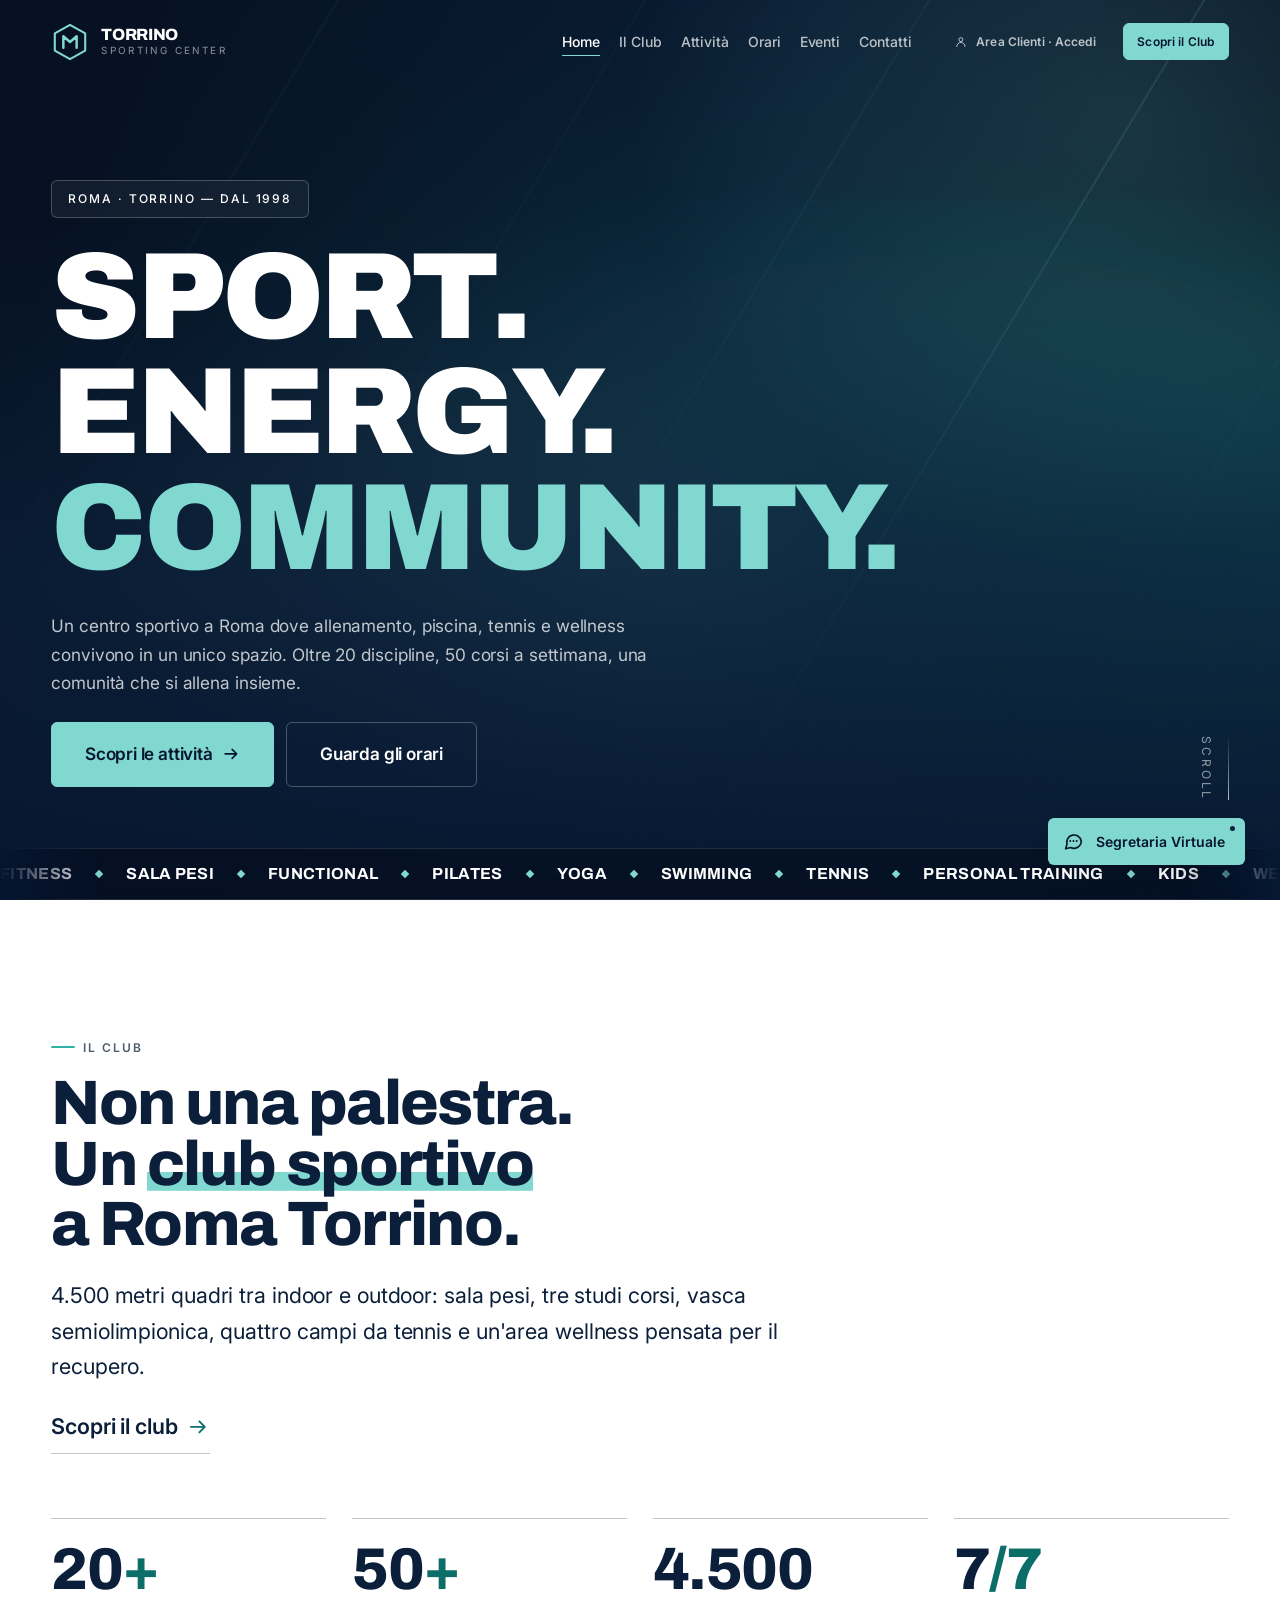
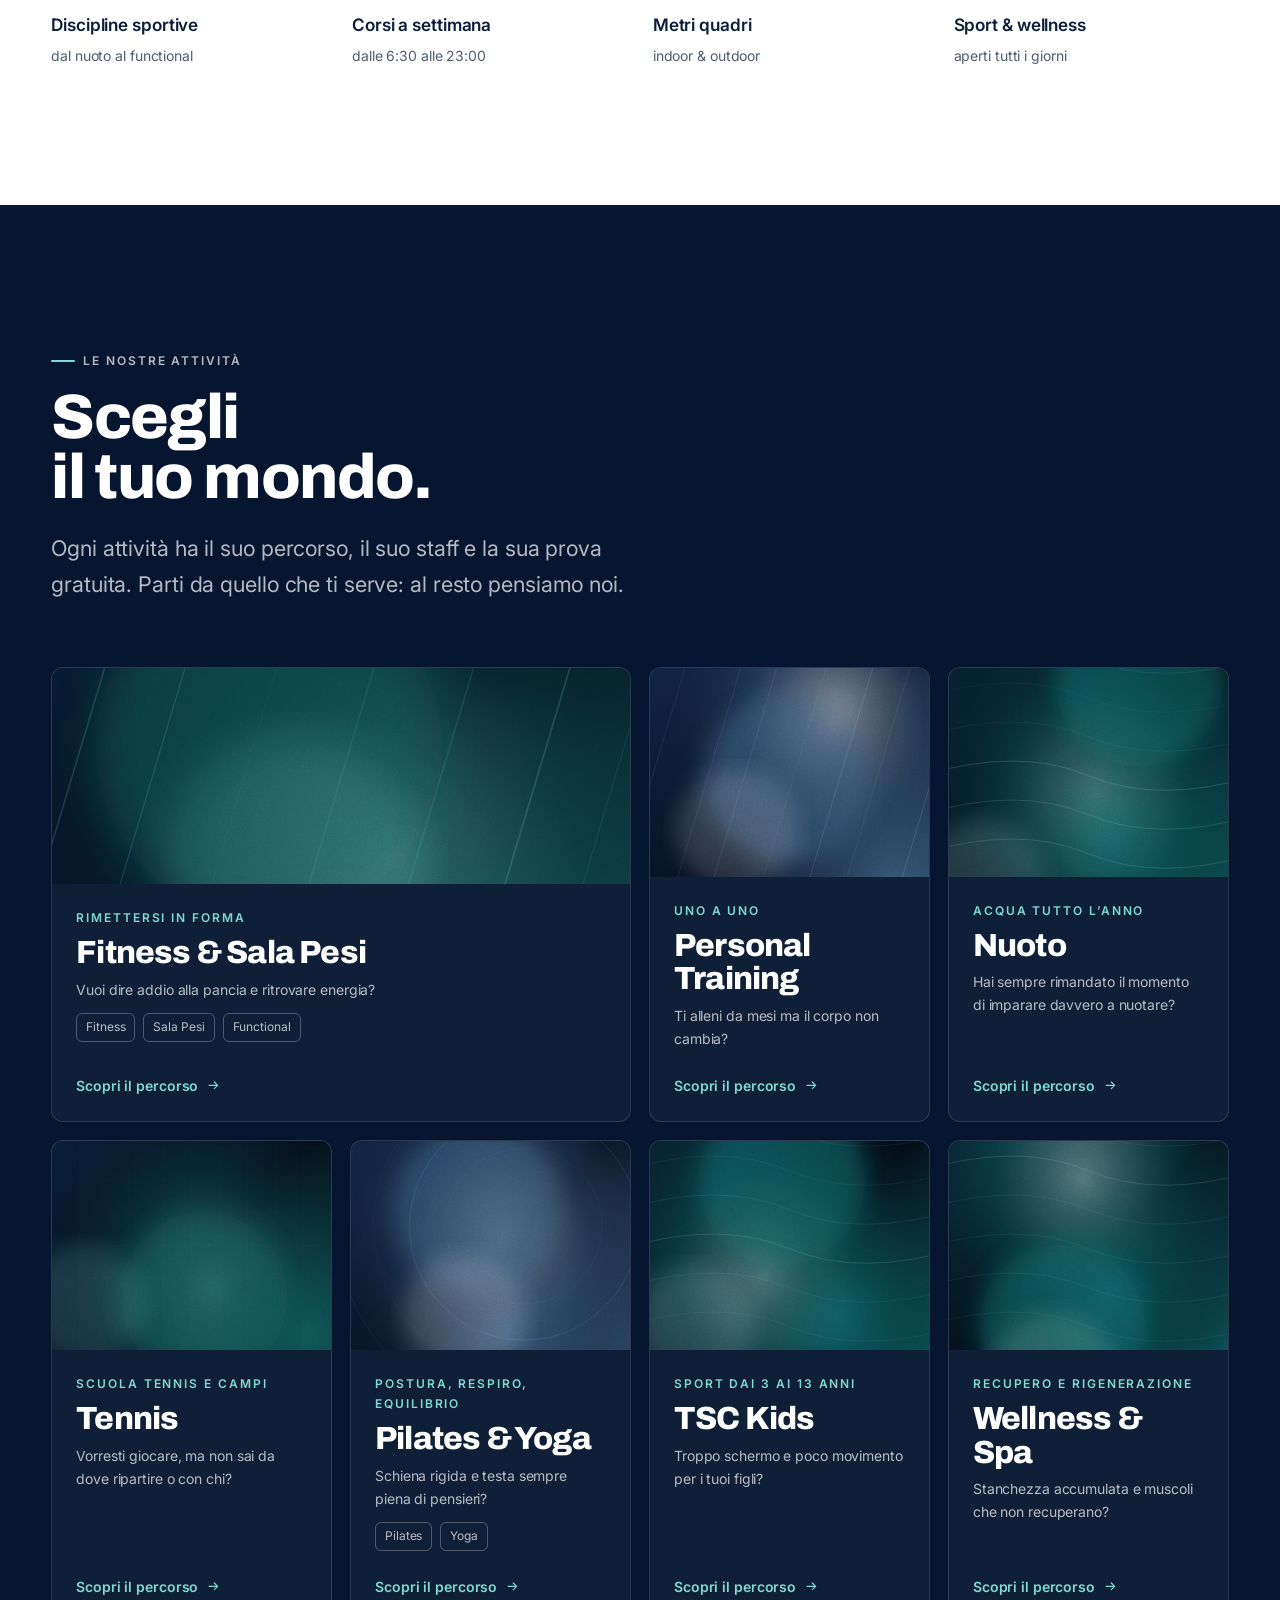
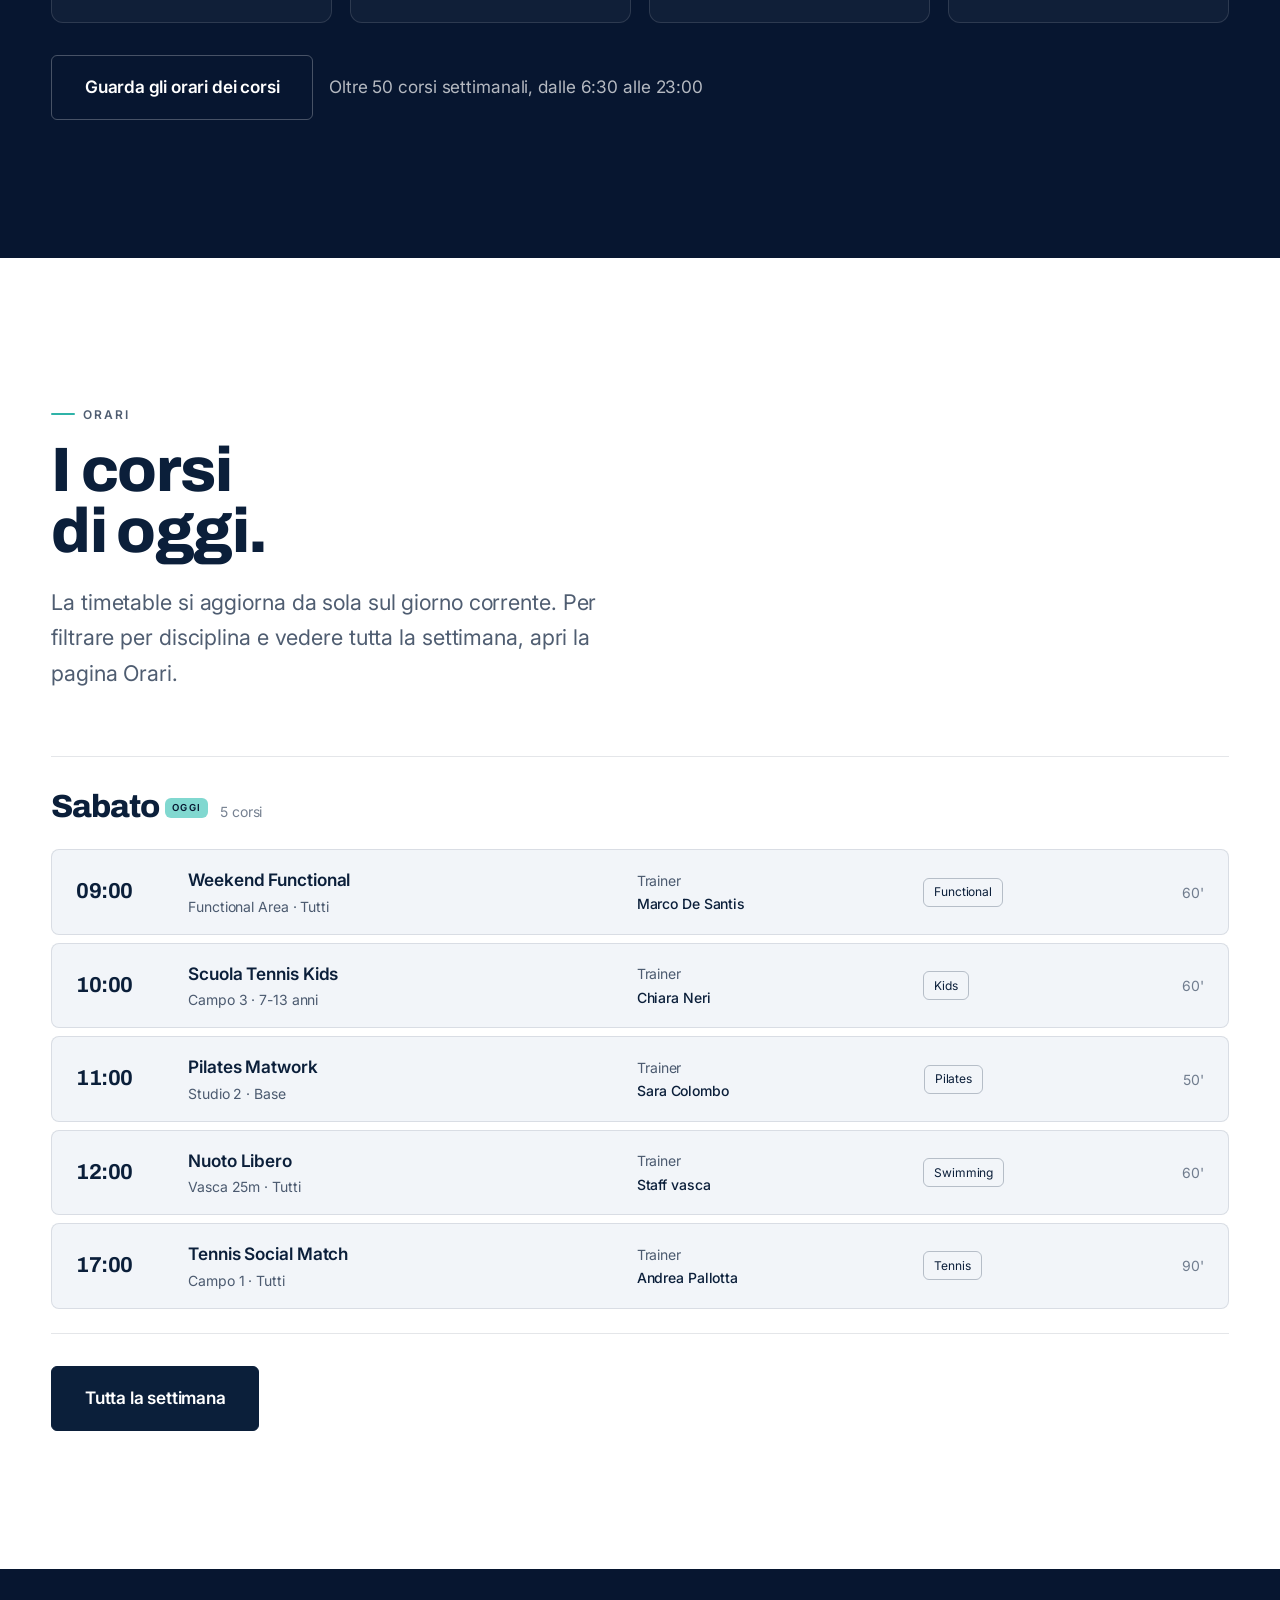
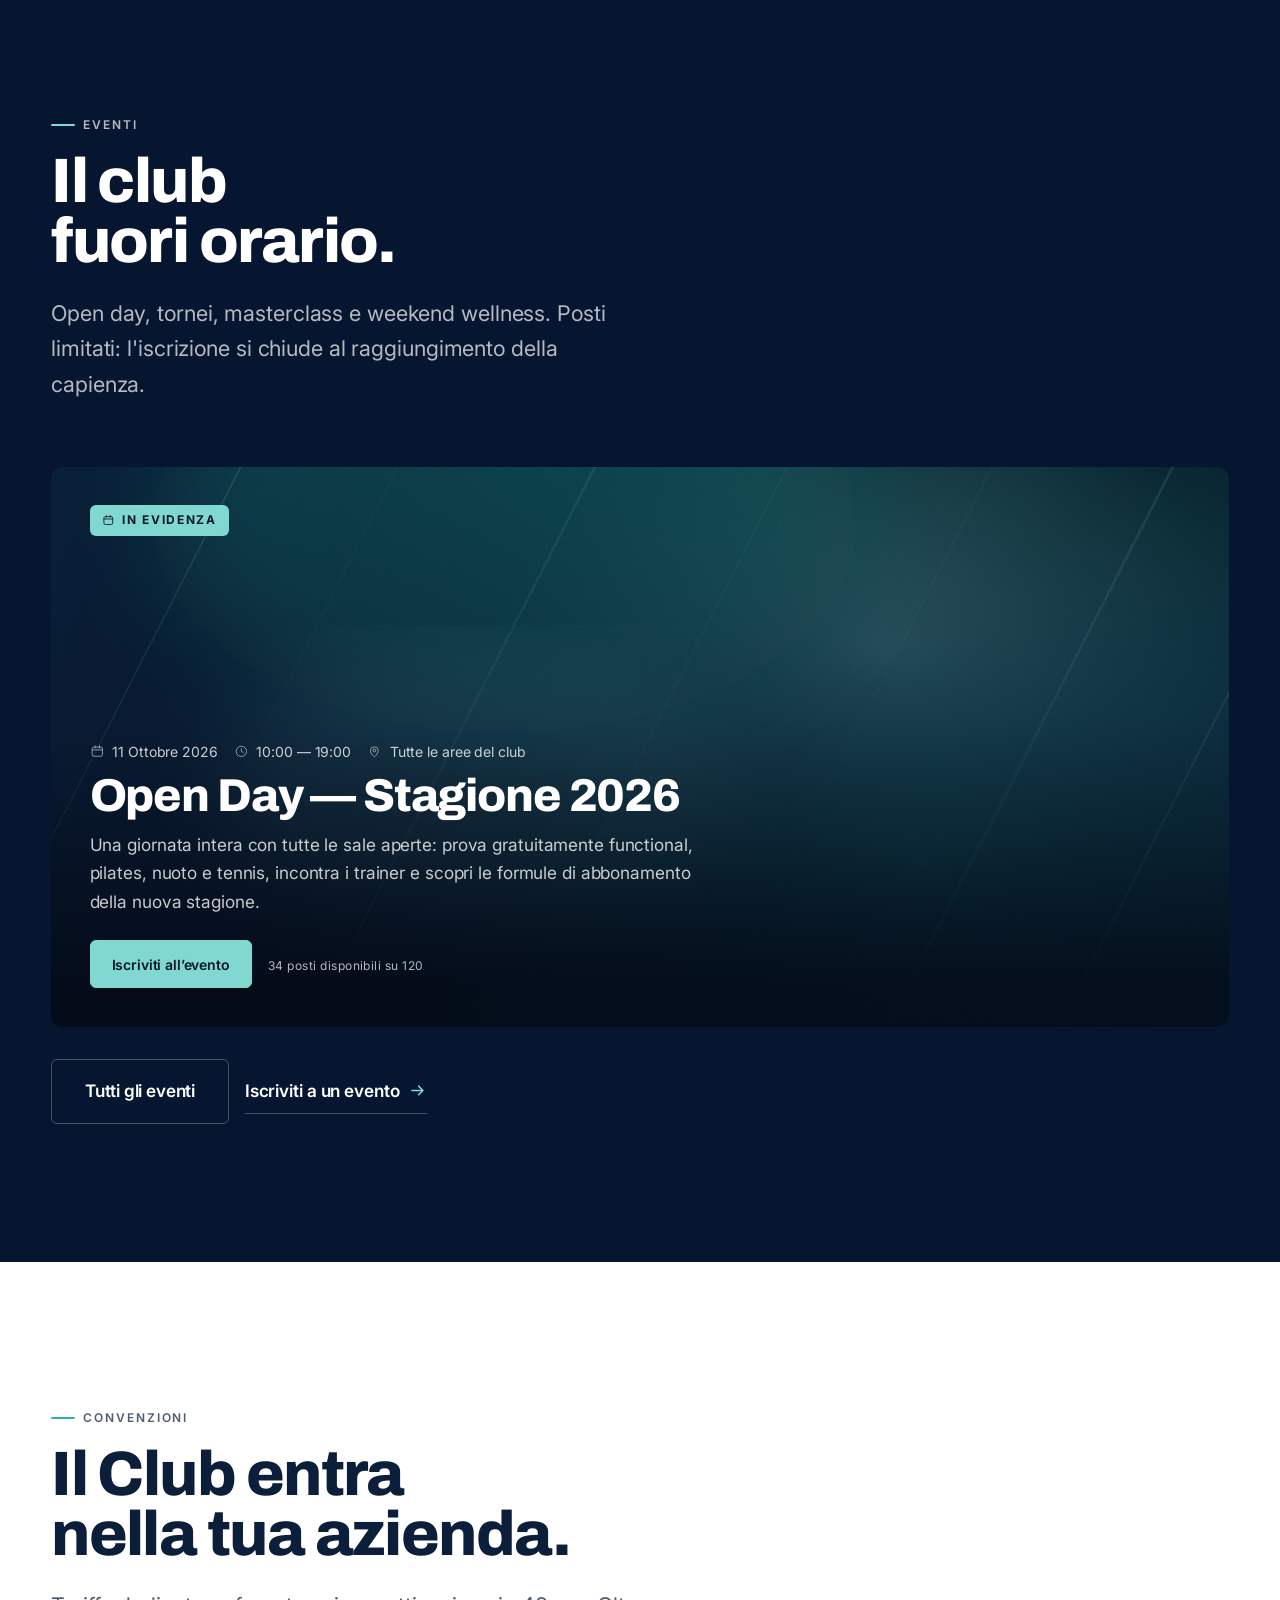
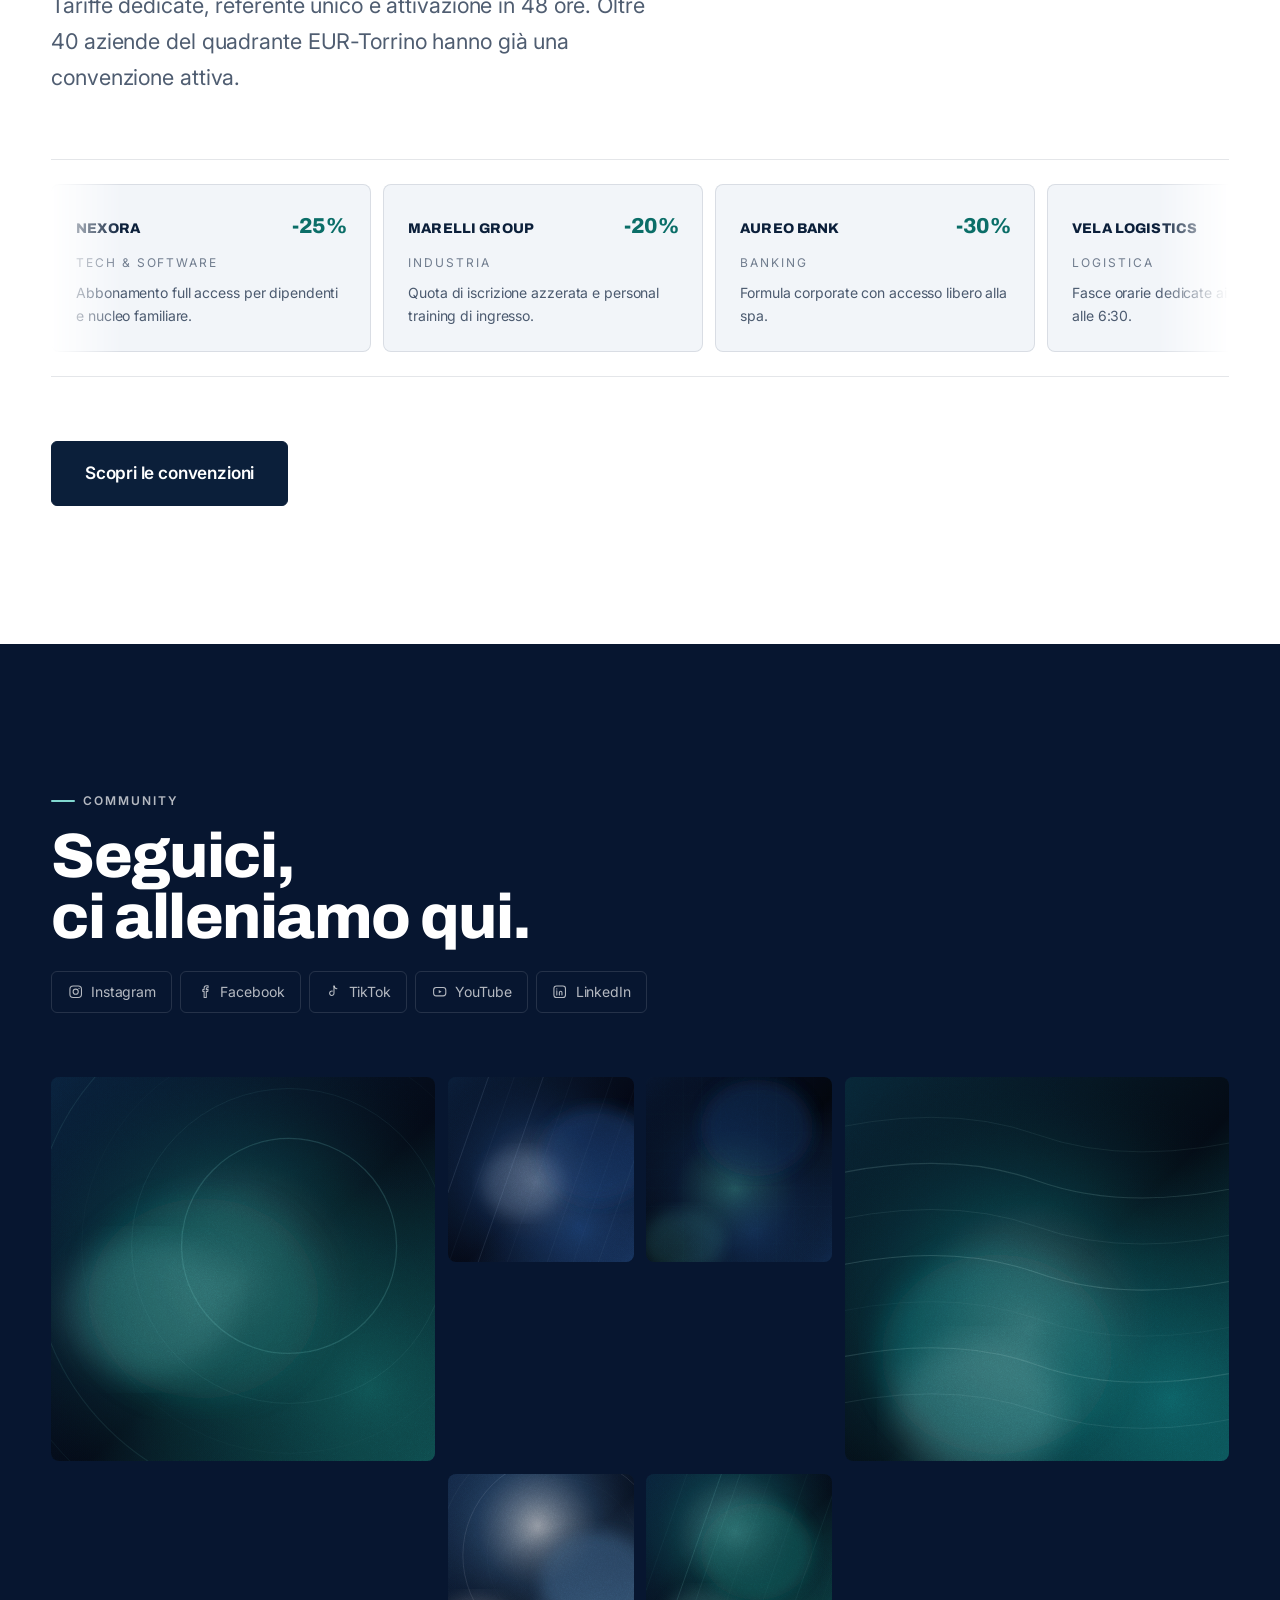
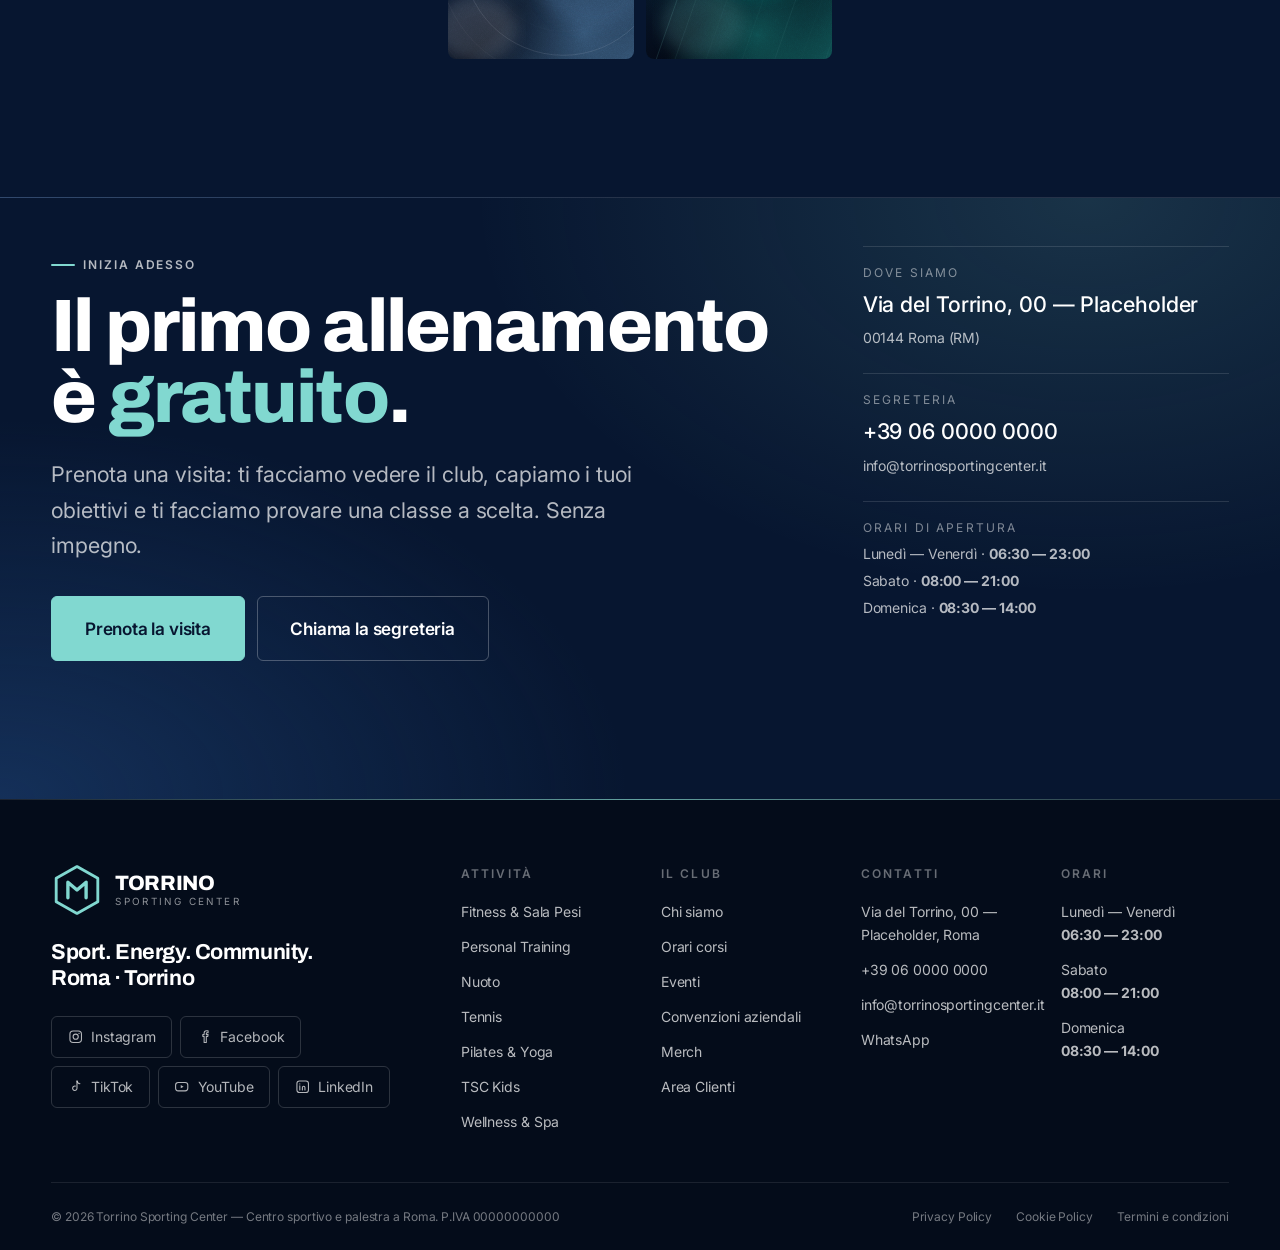
==== commit b1b7ef6a: "Rivisitazione Grafica Rivisitazione Grafica" ====
--- a/index.html
+++ b/index.html
@@ -60,11 +60,10 @@
     <div class="hero__media" data-parallax="0.18">
       <img src="assets/images/hero-club.svg" alt="Atleti in allenamento nelle aree indoor del Torrino Sporting Center a Roma" width="2400" height="1400" fetchpriority="high">
       <div class="hero__scrim" aria-hidden="true"></div>
-      <div class="hero__grain" aria-hidden="true"></div>
     </div>
 
     <div class="shell hero__inner">
-      <p class="hero__eyebrow reveal"><span class="pulse" aria-hidden="true"></span> Roma · Torrino — dal 1998</p>
+      <p class="hero__eyebrow reveal">Roma · Torrino — dal 1998</p>
 
       <h1 class="hero__title">
         <span class="line"><span class="line__in">Sport.</span></span>
--- a/css/style.css
+++ b/css/style.css
@@ -93,7 +93,7 @@
   --cta-fg: var(--navy-900);
   --cta-bg-hover: var(--color-white);
   --cta-fg-hover: var(--navy-900);
-  --cta-shadow: 0 14px 38px -16px rgb(var(--tiffany-rgb) / 0.7);
+  --cta-shadow: none;
   --cta-icon: currentColor;
   /* Punto accent dentro un elemento già pieno di --accent (filtro attivo) */
   --accent-on-accent: var(--tiffany-700);
@@ -132,19 +132,29 @@
   /* Griglia & forme */
   --shell: 1440px;
   --gutter: clamp(1.15rem, 4vw, 3.5rem);
-  --r-sm: 6px;
-  --r-md: 14px;
-  --r-lg: 24px;
-  --r-xl: 32px;
+  /* Griglia editoriale a 12 colonne: intestazioni, gallerie e numeri usano lo
+     stesso passo, così titolo (7 col) e testo (5 col) cadono sugli stessi bordi. */
+  --grid-gap: clamp(1rem, 2vw, 2rem);
+  /* Forme sobrie: raggi contenuti, un solo raggio per tutti i controlli
+     (bottoni, filtri, campi, chip). Il tondo pieno resta a punti e avatar. */
+  --r-sm: 4px;
+  --r-md: 8px;
+  --r-lg: 12px;
+  --r-xl: 16px;
+  --r-control: 6px;
   --r-pill: 999px;
 
   /* Motion */
   --ease: cubic-bezier(0.22, 0.61, 0.36, 1);
   --ease-out: cubic-bezier(0.16, 1, 0.3, 1);
   --dur: 0.45s;
+  --dur-ui: 0.2s;                   /* hover e stati dei controlli */
 
   --header-h: 84px;
-  --shadow-lg: 0 32px 80px -32px rgb(var(--deep-rgb) / 0.75);
+  /* Elevazione: tre livelli, neutri (mai ombre colorate) */
+  --shadow-sm: 0 1px 2px rgb(var(--deep-rgb) / 0.08), 0 6px 16px -10px rgb(var(--deep-rgb) / 0.3);
+  --shadow-md: 0 16px 36px -20px rgb(var(--deep-rgb) / 0.5);
+  --shadow-lg: 0 28px 64px -30px rgb(var(--deep-rgb) / 0.7);
 }
 
 /* Superficie bianca — inverte tutti i componenti figli */
@@ -168,7 +178,7 @@
   --cta-fg: var(--color-white);
   --cta-bg-hover: var(--tiffany-300);
   --cta-fg-hover: var(--navy-900);
-  --cta-shadow: 0 14px 32px -18px rgb(var(--navy-rgb) / 0.55);
+  --cta-shadow: none;
   --cta-icon: var(--tiffany-300);
   --accent-on-accent: var(--tiffany-300);
   --danger: #C4323A;
@@ -246,7 +256,7 @@
   padding: var(--sp-3) var(--sp-5);
   background: var(--tiffany-300);
   color: var(--navy-900);
-  border-radius: var(--r-pill);
+  border-radius: var(--r-control);
   font-weight: 600;
   transition: top 0.25s var(--ease);
 }
@@ -273,14 +283,14 @@
   gap: var(--sp-2);
   font-size: var(--t-xs);
   font-weight: 600;
-  letter-spacing: 0.22em;
+  letter-spacing: 0.16em;
   text-transform: uppercase;
   color: var(--fg-soft);
 }
 /* Firma del brand: il trattino Tiffany davanti a ogni eyebrow */
 .eyebrow::before {
   content: '';
-  width: 28px;
+  width: 24px;
   height: 2px;
   border-radius: 2px;
   background: var(--accent-line);
@@ -346,18 +356,21 @@
 /* Due sezioni scure consecutive: un solo respiro verticale, non due */
 .section:not(.section--light) + .section:not(.section--light) { padding-top: var(--sp-7); }
 
-/* Raccordo morbido tra sezioni chiare e scure */
-.section--light { border-radius: var(--r-xl) var(--r-xl) 0 0; }
-.section--light + .section { border-radius: var(--r-xl) var(--r-xl) 0 0; margin-top: -1px; }
-.section--light + .section--light { border-radius: 0; margin-top: 0; }
-
-.section__head {
-  display: grid;
-  grid-template-columns: minmax(0, 1.35fr) minmax(0, 0.65fr);
-  gap: var(--sp-6) var(--sp-8);
+/* Passaggio chiaro/scuro a filo: niente raccordi arrotondati tra sezioni */
+
+/* Intestazioni a due voci (titolo + nota): 7 + 5 colonne della griglia editoriale */
+.section__head,
+.page-hero__inner {
+  display: grid;
+  grid-template-columns: repeat(12, minmax(0, 1fr));
+  gap: var(--sp-5) var(--grid-gap);
   align-items: end;
-  margin-bottom: var(--sp-8);
-}
+}
+.section__head { margin-bottom: var(--sp-8); }
+.section__head > :first-child,
+.page-hero__inner > :first-child { grid-column: 1 / span 7; }
+.section__head > :last-child,
+.page-hero__inner > :last-child { grid-column: 8 / -1; }
 .section__note {
   color: var(--fg-soft);
   font-size: var(--t-lg);
@@ -380,7 +393,7 @@
   gap: var(--sp-2);
   padding: 0.82em 1.5em;
   border: 1px solid var(--btn-line);
-  border-radius: var(--r-pill);
+  border-radius: var(--r-control);
   background: var(--btn-bg);
   color: var(--btn-fg);
   font-weight: 600;
@@ -388,20 +401,11 @@
   letter-spacing: -0.01em;
   white-space: nowrap;
   overflow: hidden;
-  transition: transform 0.35s var(--ease-out), background-color 0.3s var(--ease),
-              color 0.3s var(--ease), border-color 0.3s var(--ease);
-}
-.btn::after {
-  content: '';
-  position: absolute;
-  inset: 0;
-  background: radial-gradient(60% 120% at 50% 120%, rgb(var(--white-rgb) / 0.25), transparent 70%);
-  opacity: 0;
-  transition: opacity 0.4s var(--ease);
-}
-.btn:hover { transform: translateY(-2px); }
-.btn:hover::after { opacity: 1; }
-.btn:active { transform: translateY(0); }
+  min-height: 44px;
+  transition: background-color var(--dur-ui) var(--ease), color var(--dur-ui) var(--ease),
+              border-color var(--dur-ui) var(--ease);
+}
+.btn:active { transform: translateY(1px); }
 
 /* CTA primaria: Tiffany su navy, navy su bianco (con freccia Tiffany).
    Colori letti dai token --cta-* della superficie. */
@@ -425,7 +429,7 @@
 .btn--ghost { --btn-line: transparent; --btn-fg: var(--fg-soft); }
 .btn--ghost:hover { --btn-fg: var(--fg); --btn-bg: var(--card-hover); }
 
-.btn--sm { padding: 0.62em 1.15em; font-size: var(--t-xs); letter-spacing: 0.01em; }
+.btn--sm { min-height: 36px; padding: 0.62em 1.15em; font-size: var(--t-xs); letter-spacing: 0.01em; }
 .btn--lg { padding: 1.02em 1.9em; font-size: var(--t-base); }
 
 .btn__icon { display: inline-flex; width: 1.15em; height: 1.15em; }
@@ -495,9 +499,7 @@
 .brand__mark {
   width: 38px; height: 38px;
   color: var(--tiffany-300);
-  transition: transform 0.6s var(--ease-out);
-}
-.brand:hover .brand__mark { transform: rotate(-12deg) scale(1.06); }
+}
 .brand__mark svg { width: 100%; height: 100%; }
 .brand__text { display: flex; flex-direction: column; line-height: 1; }
 .brand__text strong {
@@ -560,7 +562,7 @@
   display: none;
   width: 46px; height: 46px;
   border: 1px solid rgb(var(--white-rgb) / 0.2);
-  border-radius: var(--r-pill);
+  border-radius: var(--r-control);
   padding: 13px 12px;
   flex-direction: column;
   justify-content: space-between;
@@ -610,13 +612,6 @@
     linear-gradient(to top, var(--navy-900) 2%, rgb(var(--navy-rgb) / 0.74) 38%, rgb(var(--navy-rgb) / 0.2) 72%),
     linear-gradient(105deg, rgb(var(--deep-rgb) / 0.92) 8%, rgb(var(--navy-rgb) / 0.4) 55%, transparent 88%);
 }
-.hero__grain {
-  position: absolute;
-  inset: 0;
-  opacity: 0.35;
-  mix-blend-mode: overlay;
-  background-image: url("data:image/svg+xml,%3Csvg xmlns='http://www.w3.org/2000/svg' width='160' height='160'%3E%3Cfilter id='n'%3E%3CfeTurbulence type='fractalNoise' baseFrequency='.85' numOctaves='3'/%3E%3C/filter%3E%3Crect width='160' height='160' filter='url(%23n)' opacity='.55'/%3E%3C/svg%3E");
-}
 
 .hero__inner { position: relative; }
 
@@ -626,7 +621,7 @@
   gap: var(--sp-3);
   padding: var(--sp-2) var(--sp-4);
   border: 1px solid rgb(var(--white-rgb) / 0.22);
-  border-radius: var(--r-pill);
+  border-radius: var(--r-control);
   background: rgb(var(--white-rgb) / 0.05);
   backdrop-filter: blur(10px);
   -webkit-backdrop-filter: blur(10px);
@@ -655,13 +650,7 @@
 .hero__title .line:nth-child(1) .line__in { animation-delay: 0.15s; }
 .hero__title .line:nth-child(2) .line__in { animation-delay: 0.27s; }
 .hero__title .line:nth-child(3) .line__in { animation-delay: 0.39s; }
-.line__in--accent {
-  color: transparent;
-  -webkit-text-stroke: 1.5px var(--tiffany-300);
-  text-stroke: 1.5px var(--tiffany-300);
-  transition: color 0.6s var(--ease);
-}
-.hero:hover .line__in--accent { color: rgb(var(--tiffany-rgb) / 0.14); }
+.line__in--accent { color: var(--tiffany-300); }
 
 @keyframes lineUp { to { transform: translateY(0); } }
 
@@ -723,17 +712,7 @@
   position: relative;
   overflow: hidden;
 }
-.hero__scroll-line::after {
-  content: '';
-  position: absolute;
-  inset: 0;
-  background: var(--tiffany-300);
-  animation: scrollLine 2.2s var(--ease) infinite;
-}
-@keyframes scrollLine {
-  0% { transform: translateY(-100%); }
-  60%, 100% { transform: translateY(100%); }
-}
+
 
 /* Ticker discipline */
 .ticker {
@@ -755,8 +734,9 @@
   align-items: center;
   gap: var(--sp-5);
   width: max-content;
-  animation: marquee 42s linear infinite;
-}
+  animation: marquee 64s linear infinite;
+}
+.ticker:hover .ticker__track { animation-play-state: paused; }
 .ticker__track span {
   font-family: var(--font-display);
   font-weight: 700;
@@ -765,7 +745,13 @@
   text-transform: uppercase;
   white-space: nowrap;
 }
-.ticker__track i { color: var(--tiffany-300); font-style: normal; font-size: 0.7rem; }
+.ticker__track i {
+  flex-shrink: 0;
+  width: 6px; height: 6px;
+  font-size: 0;
+  background: var(--tiffany-300);
+  transform: rotate(45deg);
+}
 
 @keyframes marquee {
   from { transform: translateX(0); }
@@ -795,12 +781,6 @@
   height: 2px;
   background: linear-gradient(90deg, var(--tiffany-300), transparent);
 }
-.page-hero__inner {
-  display: grid;
-  grid-template-columns: minmax(0, 1.35fr) minmax(0, 0.65fr);
-  gap: var(--sp-5) var(--sp-8);
-  align-items: end;
-}
 .page-hero h1 {
   font-family: var(--font-display);
   font-weight: 800;
@@ -845,7 +825,7 @@
 }
 
 @media (max-width: 1280px) {
-  .page-hero__inner { grid-template-columns: 1fr; align-items: start; }
+  .page-hero__inner { align-items: start; }
   .page-hero__lead { padding-bottom: 0; }
 }
 
@@ -1118,7 +1098,7 @@
 .v-tool { display: grid; align-content: start; gap: var(--sp-2); padding: var(--sp-3) var(--sp-3) var(--sp-5); }
 .v-tool__media { aspect-ratio: 4 / 3; margin-bottom: var(--sp-3); border-radius: var(--r-md); overflow: hidden; }
 .v-tool__media img { width: 100%; height: 100%; object-fit: cover; transition: transform 0.8s var(--ease-out); }
-.v-tool:hover .v-tool__media img { transform: scale(1.04); }
+.v-tool:hover .v-tool__media img { transform: scale(1.03); }
 .v-tool > :not(.v-tool__media) { padding-inline: var(--sp-2); }
 .v-tool__tag {
   font-size: var(--t-xs);
@@ -1154,7 +1134,7 @@
 .v-member__creds li {
   padding: 0.35em 0.85em;
   border: 1px solid var(--line-strong);
-  border-radius: var(--r-pill);
+  border-radius: var(--r-control);
   font-size: var(--t-xs);
   color: var(--fg-soft);
 }
@@ -1302,28 +1282,37 @@
 /* -----------------------------------------------------------------------------
    08. IL CLUB & STATISTICHE
    -------------------------------------------------------------------------- */
-/* Layout editoriale: statement a piena larghezza, testo di supporto rientrato */
+/* Intestazione a due voci sulla griglia editoriale: eyebrow e titolo nelle prime
+   7 colonne, testo di supporto nelle ultime 5, allineato al fondo del titolo.
+   Stesso schema di .section__head: i bordi coincidono in tutta la pagina. */
 .club__head {
   display: grid;
   grid-template-columns: repeat(12, minmax(0, 1fr));
-  gap: var(--sp-5) var(--sp-6);
+  gap: 0 var(--grid-gap);
+  align-items: end;
   margin-bottom: var(--sp-8);
 }
-.club__head .eyebrow { grid-column: 1 / -1; }
-.club__title { grid-column: 1 / 10; font-size: clamp(2.3rem, 6vw, 5.6rem); }
+.club__head .eyebrow { grid-column: 1 / span 7; grid-row: 1; margin-bottom: var(--sp-4); }
+.club__title { grid-column: 1 / span 7; grid-row: 2; }
 .club__intro {
-  grid-column: 7 / -1;
+  grid-column: 8 / -1;
+  grid-row: 1 / span 2;
   display: grid;
   gap: var(--sp-4);
   justify-items: start;
+  max-width: 46ch;
   font-size: var(--t-lg);
-  margin-top: var(--sp-3);
-}
-
+}
+.club__intro .u-muted { font-size: var(--t-base); }
+
+/* Galleria: una foto grande (7 col) e due impilate (5 col), stessa altezza
+   totale e stessi bordi dell'intestazione. Le altezze sono fissate dalla
+   griglia, non dai rapporti delle singole foto: niente scalini. */
 .club__gallery {
   display: grid;
-  grid-template-columns: repeat(12, 1fr);
-  gap: clamp(var(--sp-3), 1.6vw, var(--sp-5));
+  grid-template-columns: repeat(12, minmax(0, 1fr));
+  grid-template-rows: repeat(2, clamp(180px, 19vw, 290px));
+  gap: var(--grid-gap);
   margin-bottom: var(--sp-8);
 }
 .club__shot {
@@ -1331,64 +1320,73 @@
   overflow: hidden;
   border-radius: var(--r-lg);
   background: var(--bg-alt);
-  grid-column: span 4;
-  aspect-ratio: 4 / 3;
-  transform-style: preserve-3d;
-}
-.club__shot--tall { grid-column: span 5; aspect-ratio: 4 / 5; }
-.club__shot:nth-child(2) { grid-column: span 4; align-self: end; }
-.club__shot:nth-child(3) { grid-column: span 3; aspect-ratio: 3 / 4; }
+  grid-column: 8 / -1;
+}
+.club__shot--tall { grid-column: 1 / span 7; grid-row: 1 / span 2; }
 .club__shot img {
   width: 100%; height: 100%;
   object-fit: cover;
   transition: transform 0.9s var(--ease-out);
 }
-.club__shot:hover img { transform: scale(1.06); }
+.club__shot:hover img { transform: scale(1.03); }
 .club__shot figcaption {
   position: absolute;
   left: var(--sp-4); bottom: var(--sp-4);
-  padding: var(--sp-2) var(--sp-4);
-  border-radius: var(--r-pill);
-  background: rgb(var(--deep-rgb) / 0.55);
-  backdrop-filter: blur(12px);
-  -webkit-backdrop-filter: blur(12px);
-  border: 1px solid rgb(var(--white-rgb) / 0.18);
+  padding: var(--sp-2) var(--sp-3);
+  border-radius: var(--r-control);
+  background: rgb(var(--deep-rgb) / 0.72);
   color: var(--color-white);
   font-size: var(--t-xs);
-  letter-spacing: 0.04em;
-}
-
+  font-weight: 500;
+  letter-spacing: 0.02em;
+}
+
+/* Numeri: quattro colonne con il filo in testa a ciascuna, testo mai a
+   contatto con un divisore. Cifre tabulari: il contatore non fa ballare il layout. */
 .stats {
   display: grid;
-  grid-template-columns: repeat(4, 1fr);
-  border-top: 1px solid var(--line);
+  grid-template-columns: repeat(4, minmax(0, 1fr));
+  gap: var(--sp-6) var(--grid-gap);
 }
 .stats li {
-  padding: var(--sp-6) var(--sp-5) var(--sp-4) 0;
-  border-right: 1px solid var(--line);
-}
-.stats li::before {
-  content: '';
-  display: block;
-  width: 28px; height: 2px;
-  border-radius: 2px;
-  margin-bottom: var(--sp-5);
-  background: var(--accent-line);
-}
-.stats li:last-child { border-right: 0; }
+  display: grid;
+  align-content: start;
+  gap: var(--sp-1);
+  padding-top: var(--sp-5);
+  border-top: 1px solid var(--line-strong);
+}
 .stats__value {
   display: flex;
   align-items: baseline;
   font-family: var(--font-display);
   font-weight: 800;
-  font-size: clamp(2.6rem, 5.5vw, 5rem);
-  line-height: 0.85;
+  font-size: clamp(2.6rem, 4.6vw, 4.4rem);
+  font-variant-numeric: tabular-nums;
+  line-height: 0.9;
   letter-spacing: -0.025em;
   margin-bottom: var(--sp-3);
 }
 .stats__suffix { color: var(--accent-text); }
 .stats__label { font-weight: 600; font-size: var(--t-base); }
 .stats__note { color: var(--fg-soft); font-size: var(--t-sm); }
+
+/* Variante a griglia del metodo (il-club.html): stesse quattro colonne dei
+   numeri, così le due sezioni hanno lo stesso ritmo. */
+.benefits.benefits--grid {
+  grid-template-columns: repeat(4, minmax(0, 1fr));
+  gap: var(--sp-6) var(--grid-gap);
+}
+.benefits.benefits--grid li,
+.benefits.benefits--grid li:last-child {
+  grid-template-columns: 1fr;
+  align-content: start;
+  gap: var(--sp-3);
+  padding: var(--sp-5) 0 0;
+  border-top: 1px solid var(--line-strong);
+  border-bottom: 0;
+}
+.benefits.benefits--grid li:hover { border-top-color: var(--accent-line); }
+.benefits.benefits--grid p { max-width: 34ch; }
 
 /* -----------------------------------------------------------------------------
    09. ATTIVITÀ & FILTRI
@@ -1402,7 +1400,7 @@
 .filter {
   padding: 0.58em 1.15em;
   border: 1px solid var(--line);
-  border-radius: var(--r-pill);
+  border-radius: var(--r-control);
   background: transparent;
   color: var(--fg-soft);
   font-size: var(--t-sm);
@@ -1464,7 +1462,7 @@
 }
 .activity:hover::after,
 .activity:focus-within::after { transform: scaleX(1); }
-.activity:hover img { transform: scale(1.07); }
+.activity:hover img { transform: scale(1.03); }
 
 .activity__body {
   position: relative;
@@ -1524,7 +1522,7 @@
 .activity__meta li {
   padding: 0.35em 0.8em;
   border: 1px solid rgb(var(--white-rgb) / 0.22);
-  border-radius: var(--r-pill);
+  border-radius: var(--r-control);
   font-size: var(--t-xs);
   color: rgb(var(--white-rgb) / 0.85);
   backdrop-filter: blur(8px);
@@ -1562,12 +1560,12 @@
   transition: border-color 0.3s var(--ease), background-color 0.3s var(--ease), box-shadow 0.4s var(--ease);
 }
 .world:hover,
-.world:focus-visible { border-color: var(--accent-line); background: var(--card-hover); box-shadow: var(--shadow-lg); }
+.world:focus-visible { border-color: var(--accent-line); background: var(--card-hover); box-shadow: var(--shadow-md); }
 .world:first-child { grid-column: span 2; }
 .world__media { aspect-ratio: 4 / 3; overflow: hidden; }
 .world:first-child .world__media { aspect-ratio: 8 / 3; }
 .world__media img { width: 100%; height: 100%; object-fit: cover; transition: transform 1s var(--ease-out); }
-.world:hover .world__media img { transform: scale(1.05); }
+.world:hover .world__media img { transform: scale(1.03); }
 .world__body { display: flex; flex: 1; flex-direction: column; gap: var(--sp-2); padding: var(--sp-5); }
 .world__tagline {
   font-size: var(--t-xs);
@@ -1588,7 +1586,7 @@
 .world__tags li {
   padding: 0.3em 0.75em;
   border: 1px solid var(--line-strong);
-  border-radius: var(--r-pill);
+  border-radius: var(--r-control);
   font-size: var(--t-xs);
   color: var(--fg-soft);
 }
@@ -1652,7 +1650,7 @@
   appearance: none;
   padding: 0.6em 2.6em 0.6em 1.1em;
   border: 1px solid var(--line-strong);
-  border-radius: var(--r-pill);
+  border-radius: var(--r-control);
   background: transparent;
   background-image: url("data:image/svg+xml,%3Csvg xmlns='http://www.w3.org/2000/svg' viewBox='0 0 24 24' fill='none' stroke='%230B1F3A' stroke-width='2'%3E%3Cpath d='m6 9 6 6 6-6'/%3E%3C/svg%3E");
   background-repeat: no-repeat;
@@ -1690,7 +1688,7 @@
   display: inline-block;
   margin-left: 0.6em;
   padding: 0.2em 0.7em;
-  border-radius: var(--r-pill);
+  border-radius: var(--r-control);
   background: var(--tiffany-300);
   color: var(--navy-900);
   font-family: var(--font-body);
@@ -1717,7 +1715,6 @@
               border-color 0.3s var(--ease);
 }
 .slot:hover {
-  transform: translateX(6px);
   background: var(--card-hover);
   border-color: var(--line-strong);
 }
@@ -1732,7 +1729,7 @@
   transition: transform 0.4s var(--ease-out);
 }
 .slot:hover::before { transform: scaleY(1); }
-.section--light .slot:hover { box-shadow: 0 18px 40px -28px rgb(var(--navy-rgb) / 0.5); }
+.section--light .slot:hover { box-shadow: var(--shadow-sm); }
 .slot__time {
   font-family: var(--font-display);
   font-weight: 700;
@@ -1747,7 +1744,7 @@
   justify-self: start;
   padding: 0.3em 0.85em;
   border: 1px solid var(--line-strong);
-  border-radius: var(--r-pill);
+  border-radius: var(--r-control);
   font-size: var(--t-xs);
   white-space: nowrap;
 }
@@ -1800,7 +1797,7 @@
   object-fit: cover;
   transition: transform 1.2s var(--ease-out);
 }
-.event-featured:hover img { transform: scale(1.05); }
+.event-featured:hover img { transform: scale(1.03); }
 .event-featured::before {
   content: '';
   position: absolute;
@@ -1816,7 +1813,7 @@
   align-items: center;
   gap: var(--sp-2);
   padding: 0.45em 1em;
-  border-radius: var(--r-pill);
+  border-radius: var(--r-control);
   background: var(--tiffany-300);
   color: var(--navy-900);
   font-size: var(--t-xs);
@@ -1888,7 +1885,6 @@
 .event-card:hover {
   background: var(--card-hover);
   border-color: var(--accent-line);
-  transform: translateY(-3px);
 }
 .event-card__thumb {
   border-radius: var(--r-sm);
@@ -1961,18 +1957,17 @@
 .field { display: grid; gap: var(--sp-2); min-width: 0; }
 .field--wide { grid-column: 1 / -1; }
 .field label {
-  font-size: var(--t-xs);
+  font-size: var(--t-sm);
   font-weight: 600;
-  letter-spacing: 0.14em;
-  text-transform: uppercase;
-  color: var(--fg-faint);
+  color: var(--fg);
 }
 .field input:not([type='checkbox']),
 .field select {
   width: 100%;
+  min-height: 48px;
   padding: 0.85em 1.05em;
   border: 1px solid var(--line-strong);
-  border-radius: var(--r-md);
+  border-radius: var(--r-control);
   background: var(--bg-alt);
   color: var(--fg);
   transition: border-color 0.3s var(--ease), background-color 0.3s var(--ease), box-shadow 0.3s var(--ease);
@@ -2077,10 +2072,10 @@
   gap: var(--sp-4);
   padding: var(--sp-5) 0;
   border-top: 1px solid var(--line);
-  transition: padding-left 0.4s var(--ease-out);
+  transition: border-color var(--dur-ui) var(--ease);
 }
 .benefits li:last-child { border-bottom: 1px solid var(--line); }
-.benefits li:hover { padding-left: var(--sp-3); border-top-color: var(--accent-line); }
+.benefits li:hover { border-top-color: var(--accent-line); }
 .benefits__n {
   font-family: var(--font-display);
   font-weight: 800;
@@ -2099,7 +2094,7 @@
   background: var(--bg-alt);
 }
 .corporate__shot img { width: 100%; height: 100%; object-fit: cover; transition: transform 1s var(--ease-out); }
-.corporate__shot:hover img { transform: scale(1.05); }
+.corporate__shot:hover img { transform: scale(1.03); }
 .corporate__shot figcaption {
   position: absolute;
   left: var(--sp-4); right: var(--sp-4); bottom: var(--sp-4);
@@ -2149,7 +2144,7 @@
   transition: background-color 0.35s var(--ease), border-color 0.35s var(--ease);
 }
 .partner:hover { background: var(--card-hover); border-color: var(--accent-line); }
-.section--light .partner:hover { box-shadow: 0 18px 40px -28px rgb(var(--navy-rgb) / 0.5); }
+.section--light .partner:hover { box-shadow: var(--shadow-sm); }
 .partner > * { min-width: 0; }
 .partner__top { display: flex; align-items: baseline; justify-content: space-between; gap: var(--sp-3); }
 .partner__name {
@@ -2196,7 +2191,7 @@
   --cta-bg-hover: var(--color-white);
   --cta-fg-hover: var(--navy-900);
   --cta-icon: currentColor;
-  --cta-shadow: 0 14px 38px -16px rgb(var(--tiffany-rgb) / 0.6);
+  --cta-shadow: none;
 }
 .corporate__cta p {
   font-family: var(--font-display);
@@ -2231,14 +2226,14 @@
   object-fit: cover;
   transition: transform 0.9s var(--ease-out);
 }
-.product:hover .product__media img { transform: scale(1.06); }
+.product:hover .product__media img { transform: scale(1.03); }
 .product__media { transition: box-shadow 0.5s var(--ease); }
-.section--light .product:hover .product__media { box-shadow: 0 26px 50px -30px rgb(var(--navy-rgb) / 0.6); }
+.section--light .product:hover .product__media { box-shadow: var(--shadow-md); }
 .product__line {
   position: absolute;
   top: var(--sp-3); left: var(--sp-3);
   padding: 0.3em 0.8em;
-  border-radius: var(--r-pill);
+  border-radius: var(--r-control);
   background: rgb(var(--deep-rgb) / 0.55);
   backdrop-filter: blur(10px);
   -webkit-backdrop-filter: blur(10px);
@@ -2252,7 +2247,7 @@
   position: absolute;
   left: var(--sp-3); right: var(--sp-3); bottom: var(--sp-3);
   padding: 0.75em 1em;
-  border-radius: var(--r-pill);
+  border-radius: var(--r-control);
   background: var(--tiffany-300);
   color: var(--navy-900);
   font-size: var(--t-sm);
@@ -2286,7 +2281,7 @@
   gap: var(--sp-2);
   padding: 0.6em 1.1em;
   border: 1px solid var(--line);
-  border-radius: var(--r-pill);
+  border-radius: var(--r-control);
   font-size: var(--t-sm);
   color: var(--fg-soft);
   transition: all 0.3s var(--ease);
@@ -2295,7 +2290,6 @@
   color: var(--cta-fg);
   background: var(--cta-bg);
   border-color: var(--cta-bg);
-  transform: translateY(-2px);
 }
 .social__links svg { width: 1.1em; height: 1.1em; }
 
@@ -2315,7 +2309,7 @@
 .feed__item:nth-child(1) { grid-column: span 2; grid-row: span 2; }
 .feed__item:nth-child(4) { grid-column: span 2; }
 .feed__item img { width: 100%; height: 100%; object-fit: cover; transition: transform 0.9s var(--ease-out); }
-.feed__item:hover img { transform: scale(1.08); }
+.feed__item:hover img { transform: scale(1.03); }
 .feed__overlay {
   position: absolute;
   inset: 0;
@@ -2467,15 +2461,15 @@
   align-items: center;
   gap: var(--sp-3);
   padding: 0.85em 1.4em 0.85em 1.05em;
-  border-radius: var(--r-pill);
+  border-radius: var(--r-control);
   background: var(--tiffany-300);
   color: var(--navy-900);
   font-weight: 600;
   font-size: var(--t-sm);
-  box-shadow: 0 18px 46px -18px rgb(var(--tiffany-rgb) / 0.85), 0 4px 12px rgb(var(--deep-rgb) / 0.3);
-  transition: transform 0.4s var(--ease-out), box-shadow 0.4s var(--ease), background-color 0.3s var(--ease);
-}
-.chat__fab:hover { transform: translateY(-3px) scale(1.02); }
+  box-shadow: var(--shadow-md);
+  transition: background-color var(--dur-ui) var(--ease);
+}
+.chat__fab:hover { background: var(--color-white); }
 .chat__fab-icon,
 .chat__fab-close { width: 22px; height: 22px; transition: transform 0.4s var(--ease-out), opacity 0.25s var(--ease); }
 .chat__fab-close { position: absolute; left: 1.05em; opacity: 0; transform: rotate(-90deg); }
@@ -2489,7 +2483,6 @@
   border-radius: 50%;
   background: var(--navy-800);
   border: 2px solid var(--tiffany-300);
-  animation: pulse 2.6s infinite;
 }
 .chat.is-open .chat__fab-dot { display: none; }
 
@@ -2563,7 +2556,7 @@
 .msg {
   max-width: 86%;
   padding: 0.75em 1em;
-  border-radius: 16px;
+  border-radius: var(--r-lg);
   font-size: var(--t-sm);
   line-height: 1.55;
   animation: msgIn 0.35s var(--ease-out);
@@ -2574,7 +2567,7 @@
   display: inline-flex;
   margin-top: var(--sp-3);
   padding: 0.55em 1.1em;
-  border-radius: var(--r-pill);
+  border-radius: var(--r-control);
   background: var(--tiffany-300);
   color: var(--navy-900);
   font-size: var(--t-xs);
@@ -2627,7 +2620,7 @@
   flex-shrink: 0;
   padding: 0.5em 0.95em;
   border: 1px solid rgb(var(--white-rgb) / 0.18);
-  border-radius: var(--r-pill);
+  border-radius: var(--r-control);
   font-size: var(--t-xs);
   color: rgb(var(--white-rgb) / 0.8);
   white-space: nowrap;
@@ -2645,7 +2638,7 @@
   flex: 1;
   padding: 0.7em 1em;
   border: 1px solid rgb(var(--white-rgb) / 0.16);
-  border-radius: var(--r-pill);
+  border-radius: var(--r-control);
   background: rgb(var(--deep-rgb) / 0.3);
   color: var(--color-white);
   font-size: var(--t-sm);
@@ -2660,9 +2653,9 @@
   border-radius: 50%;
   background: var(--tiffany-300);
   color: var(--navy-900);
-  transition: transform 0.3s var(--ease-out);
-}
-.chat__send:hover { transform: scale(1.08) rotate(8deg); }
+  transition: background-color var(--dur-ui) var(--ease);
+}
+.chat__send:hover { background: var(--color-white); }
 .chat__send svg { width: 19px; height: 19px; }
 .chat__disclaimer {
   padding: 0 var(--sp-4) var(--sp-3);
@@ -2746,8 +2739,8 @@
    -------------------------------------------------------------------------- */
 .reveal {
   opacity: 0;
-  transform: translateY(26px);
-  transition: opacity 0.85s var(--ease-out), transform 0.85s var(--ease-out);
+  transform: translateY(16px);
+  transition: opacity 0.6s var(--ease-out), transform 0.6s var(--ease-out);
   transition-delay: var(--reveal-delay, 0ms);
 }
 .reveal.is-in { opacity: 1; transform: none; }
@@ -2765,11 +2758,17 @@
 /* --- Sotto i 1280px i titoli editoriali prendono tutta la larghezza --- */
 @media (max-width: 1280px) {
   .section__head,
+  .page-hero__inner { align-items: start; }
+  .section__head > :first-child,
+  .section__head > :last-child,
+  .page-hero__inner > :first-child,
+  .page-hero__inner > :last-child { grid-column: 1 / -1; }
   .corporate__head { grid-template-columns: 1fr; align-items: start; }
   .section__note { padding-bottom: 0; }
+  .club__head .eyebrow,
   .club__title,
-  .club__intro { grid-column: 1 / -1; }
-  .club__intro { max-width: 62ch; }
+  .club__intro { grid-column: 1 / -1; grid-row: auto; }
+  .club__intro { max-width: 62ch; margin-top: var(--sp-5); }
 }
 
 /* --- Laptop --- */
@@ -2847,19 +2846,16 @@
   .nav__account .btn { justify-content: center; padding: 1em 1.5em; font-size: var(--t-sm); }
 
   /* Layout a colonna singola per le griglie editoriali */
-  .section__head,
-  .club__head,
   .corporate__head { grid-template-columns: 1fr; align-items: start; }
   .section__note { padding-bottom: 0; }
 
-  .club__gallery { grid-template-columns: repeat(6, 1fr); }
-  .club__shot--tall { grid-column: span 6; aspect-ratio: 16 / 10; }
-  .club__shot:nth-child(2) { grid-column: span 3; aspect-ratio: 1; }
-  .club__shot:nth-child(3) { grid-column: span 3; aspect-ratio: 1; }
-
-  .stats { grid-template-columns: repeat(2, 1fr); }
-  .stats li:nth-child(2n) { border-right: 0; }
-  .stats li:nth-child(n + 3) { border-top: 1px solid var(--line); }
+  /* Galleria: la foto grande in testa a tutta larghezza, le altre due affiancate */
+  .club__gallery { grid-template-rows: clamp(240px, 44vw, 420px) clamp(160px, 28vw, 280px); }
+  .club__shot { grid-column: span 6; }
+  .club__shot--tall { grid-column: 1 / -1; grid-row: 1; }
+
+  .stats,
+  .benefits.benefits--grid { grid-template-columns: repeat(2, minmax(0, 1fr)); }
 
   /* Due colonne piene: niente span su 12 colonne, così nessuna card sfora */
   .activity-grid { grid-template-columns: repeat(2, minmax(0, 1fr)); }
@@ -2895,15 +2891,13 @@
 
   .section__head { margin-bottom: var(--sp-6); }
 
-  .club__gallery { grid-template-columns: 1fr; }
+  .club__gallery { grid-template-rows: none; }
   .club__shot,
-  .club__shot--tall,
-  .club__shot:nth-child(2),
-  .club__shot:nth-child(3) { grid-column: 1 / -1; aspect-ratio: 4 / 3; }
-
-  .stats { grid-template-columns: 1fr; }
-  .stats li { border-right: 0; border-top: 1px solid var(--line); padding-block: var(--sp-5); }
-  .stats li:first-child { border-top: 0; }
+  .club__shot--tall { grid-column: 1 / -1; grid-row: auto; aspect-ratio: 4 / 3; }
+
+  /* Numeri: restano su due colonne anche su mobile, compatti e allineati */
+  .stats { gap: var(--sp-5) var(--sp-4); }
+  .benefits.benefits--grid { grid-template-columns: 1fr; }
 
   .activity-grid { grid-template-columns: 1fr; }
   .activity,
@@ -2978,6 +2972,14 @@
 /* -----------------------------------------------------------------------------
    21. ACCESSIBILITÀ / REDUCED MOTION / PRINT
    -------------------------------------------------------------------------- */
+/* Su schermi touch (anche tablet sopra i 720px) i contenuti "all'hover"
+   restano sempre visibili: descrizioni attività, acquisto rapido, feed. */
+@media (hover: none), (pointer: coarse) {
+  .activity__reveal { grid-template-rows: 1fr; opacity: 1; }
+  .product__quick { transform: none; opacity: 1; }
+  .feed__overlay { opacity: 1; }
+}
+
 @media (prefers-reduced-motion: reduce) {
   html { scroll-behavior: auto; }
   *,
